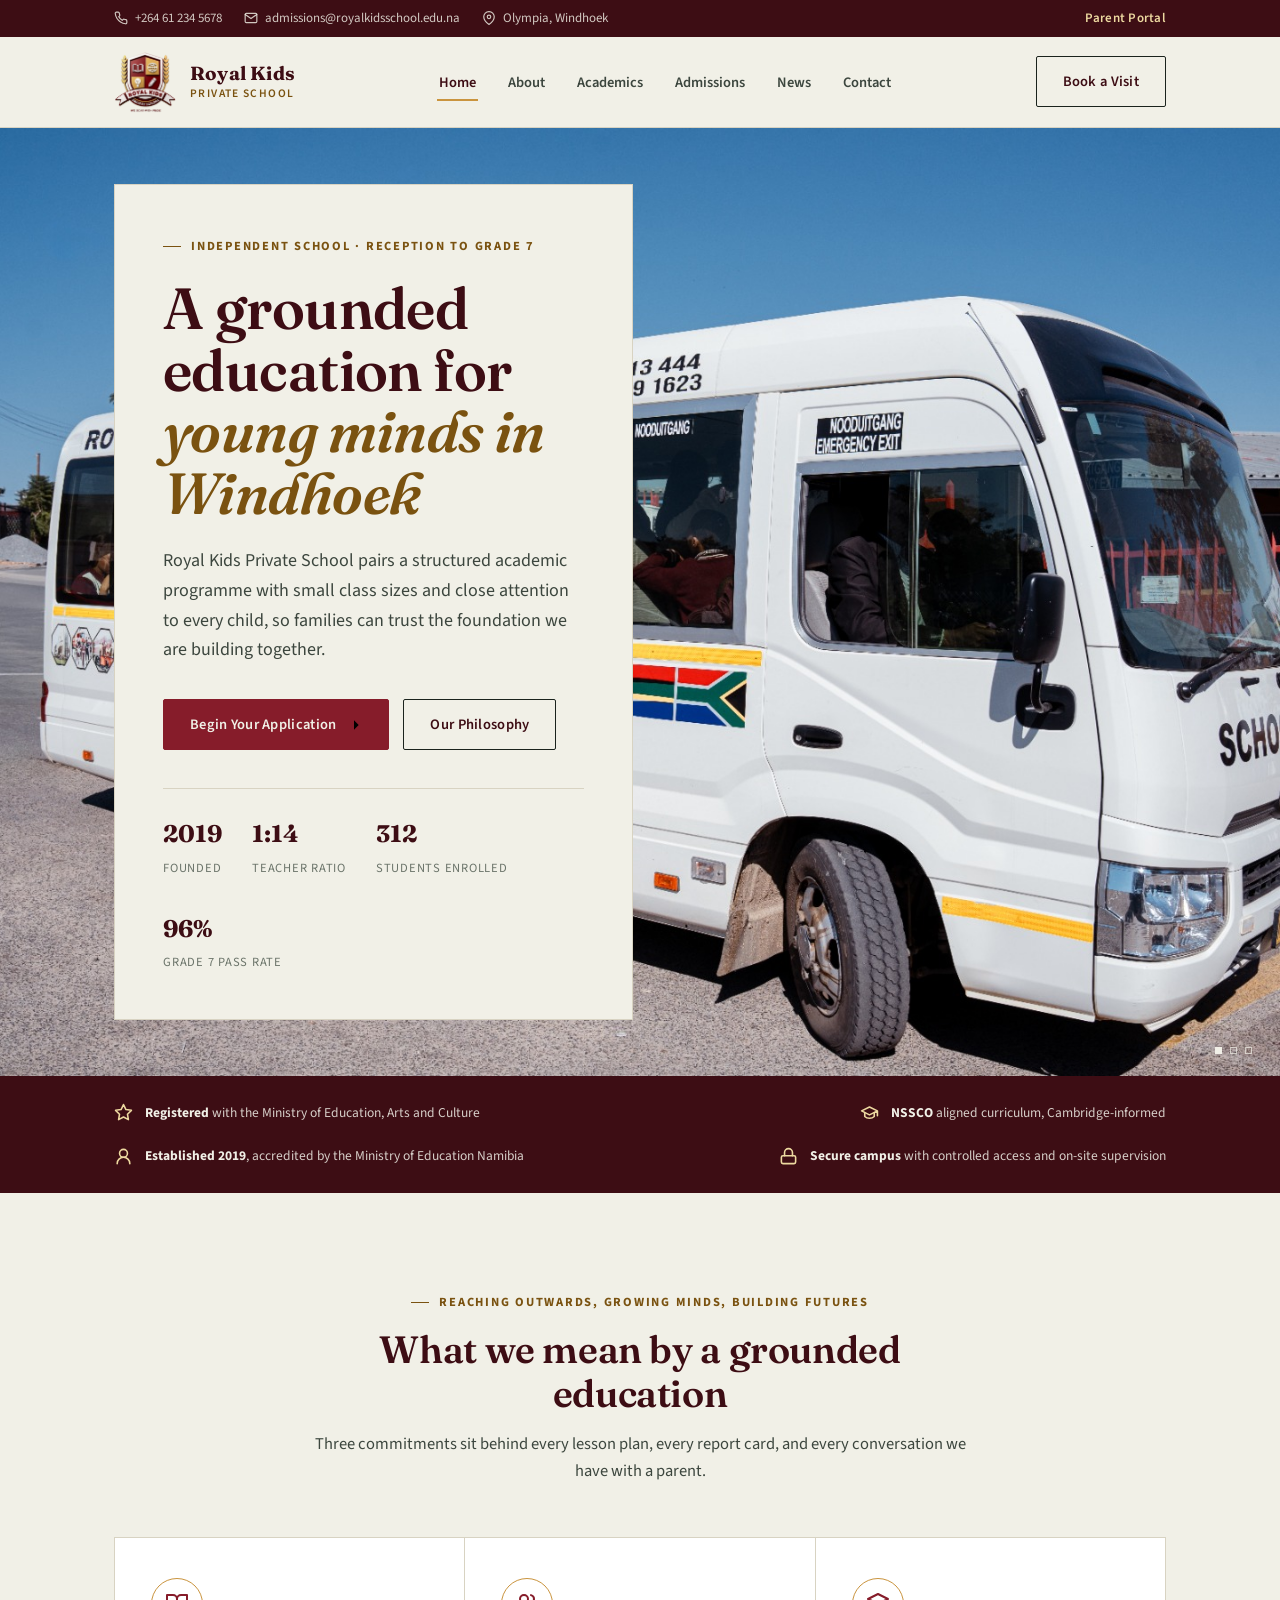
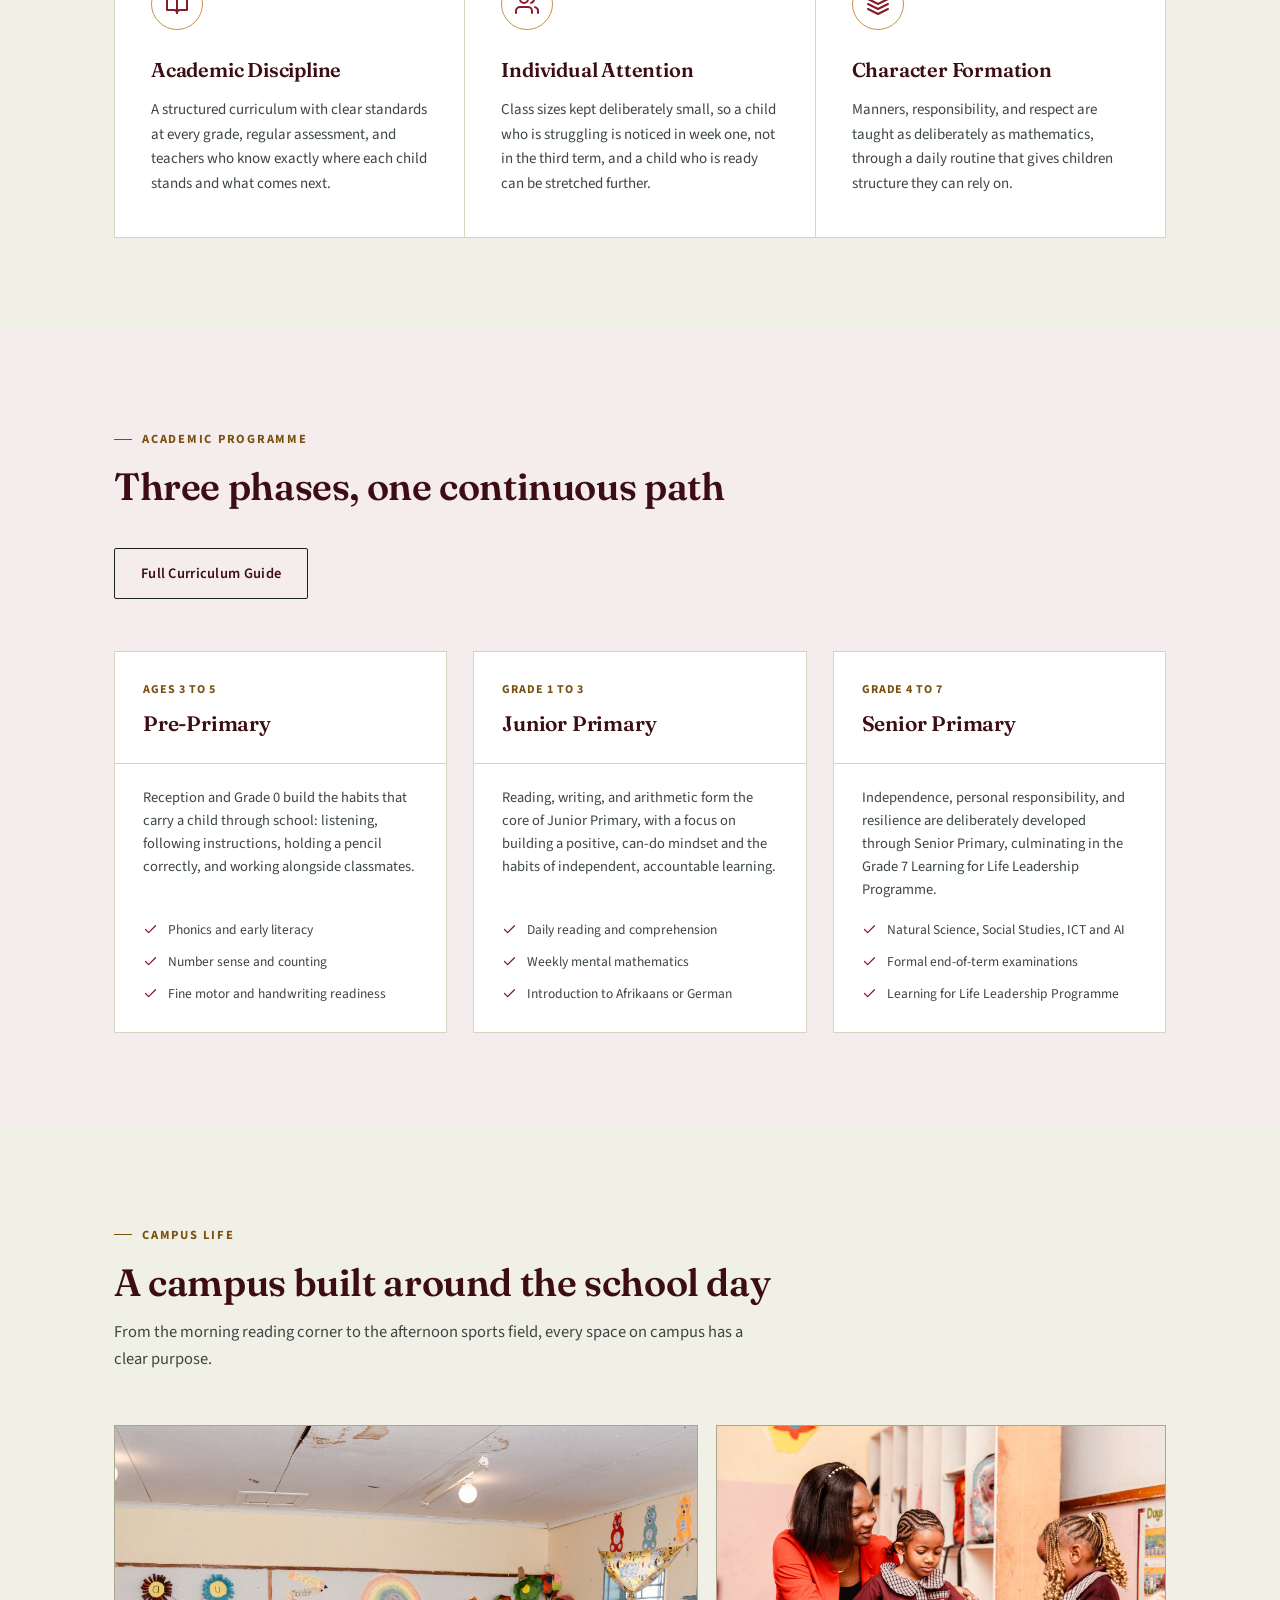
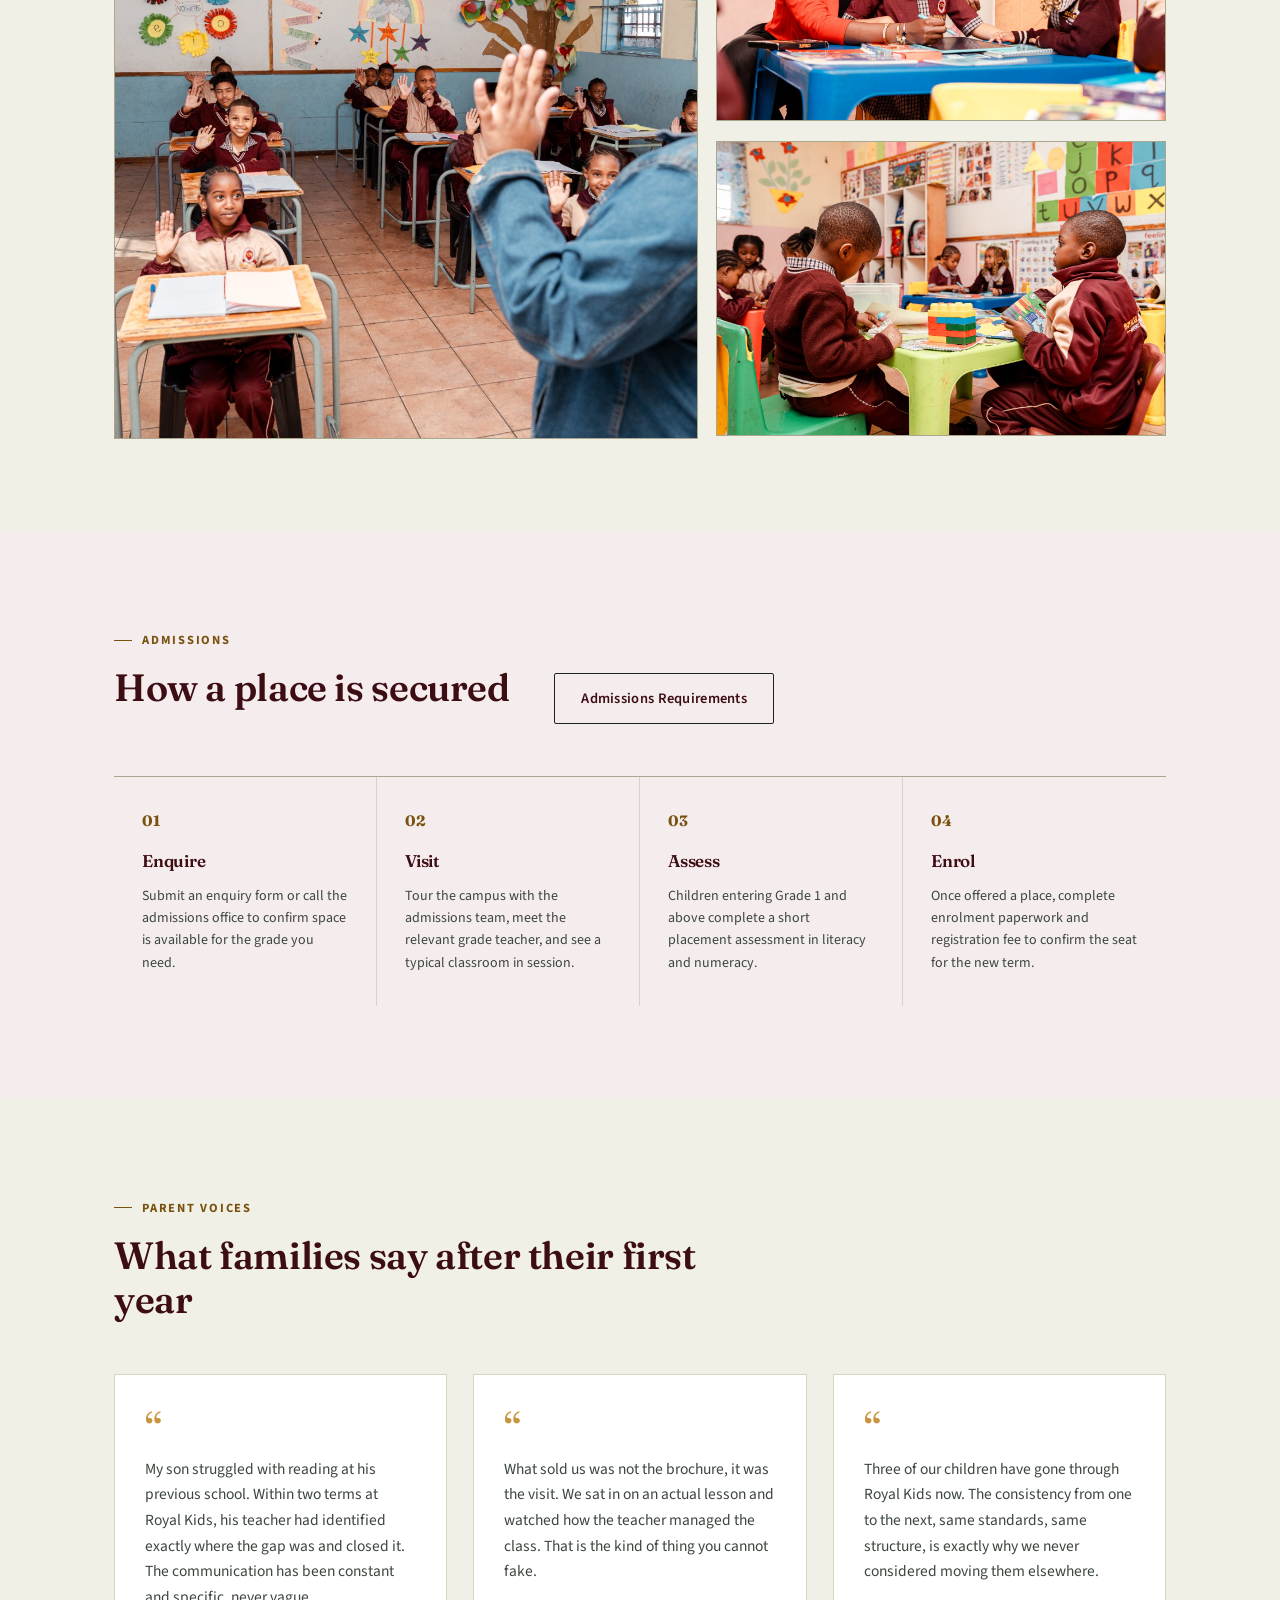
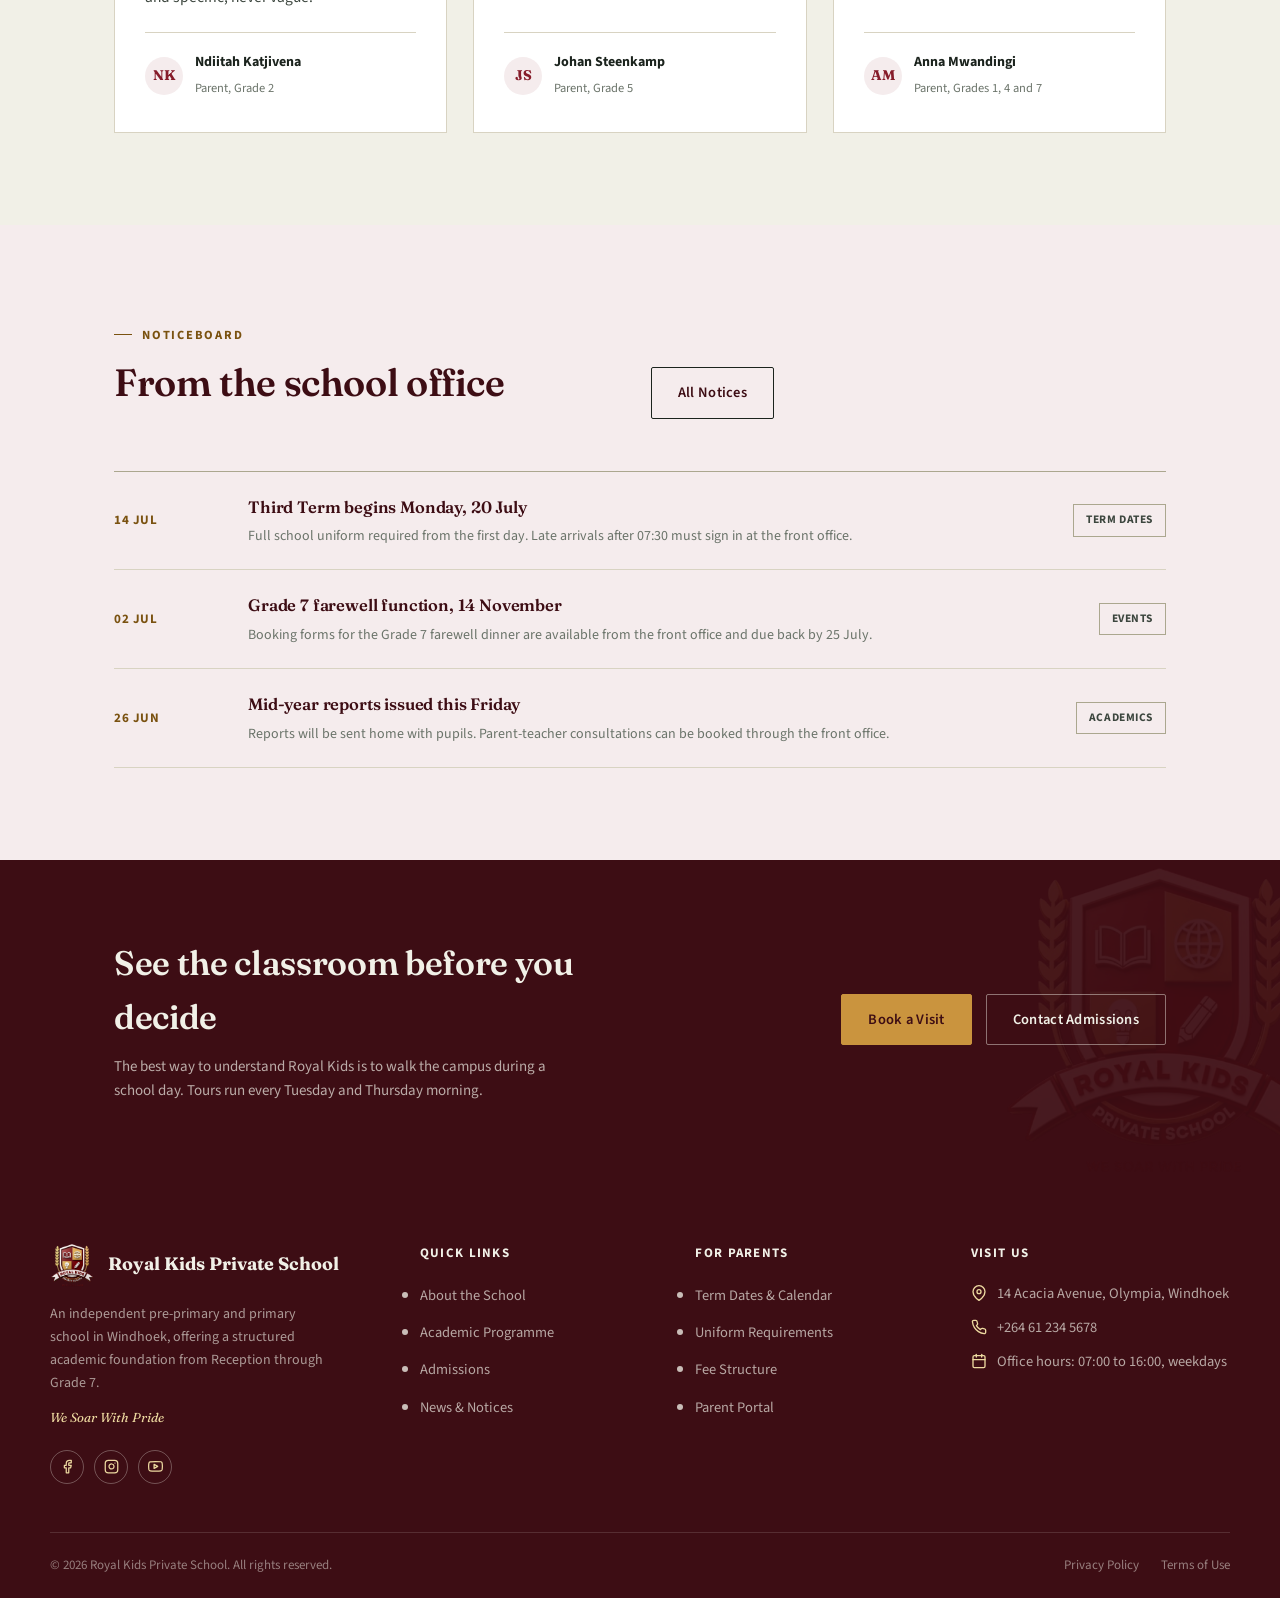
==== index.html @ d5364cf5 "feat(images): replace stock photos with real school photography Swaps all 15 stock/placeholder photo" ====
<!DOCTYPE html>
<html lang="en">
<head>
<meta charset="UTF-8">
<meta name="viewport" content="width=device-width, initial-scale=1.0">
<title>Royal Kids Private School | Windhoek, Namibia</title>
<meta name="description" content="Royal Kids Private School is an independent pre-primary and primary school in Windhoek, Namibia, offering a structured academic programme from Reception through Grade 7.">
<link rel="preconnect" href="https://fonts.googleapis.com">
<link rel="preconnect" href="https://fonts.gstatic.com" crossorigin>
<link href="https://fonts.googleapis.com/css2?family=Fraunces:ital,opsz,wght@0,9..144,400;0,9..144,500;0,9..144,600;0,9..144,700;1,9..144,500&family=Source+Sans+3:wght@400;500;600;700&display=swap" rel="stylesheet">
<link rel="icon" type="image/png" href="images/royal-logo.png">
<link rel="stylesheet" href="css/tokens.css">
<link rel="stylesheet" href="css/layout.css">
<link rel="stylesheet" href="css/home.css">
</head>
<body>

<div class="topbar">
  <div class="container">
    <div class="topbar-contact">
      <a href="tel:+264612345678">
        <svg class="icon" viewBox="0 0 24 24" stroke-width="2" stroke-linecap="round" stroke-linejoin="round"><path d="M22 16.92v3a2 2 0 0 1-2.18 2 19.79 19.79 0 0 1-8.63-3.07 19.5 19.5 0 0 1-6-6 19.79 19.79 0 0 1-3.07-8.67A2 2 0 0 1 4.11 2h3a2 2 0 0 1 2 1.72c.127.96.361 1.903.7 2.81a2 2 0 0 1-.45 2.11L8.09 9.91a16 16 0 0 0 6 6l1.27-1.27a2 2 0 0 1 2.11-.45c.907.339 1.85.573 2.81.7A2 2 0 0 1 22 16.92z"/></svg>
        +264 61 234 5678
      </a>
      <a href="mailto:admissions@royalkidsschool.edu.na">
        <svg class="icon" viewBox="0 0 24 24" stroke-width="2" stroke-linecap="round" stroke-linejoin="round"><path d="M4 4h16c1.1 0 2 .9 2 2v12c0 1.1-.9 2-2 2H4c-1.1 0-2-.9-2-2V6c0-1.1.9-2 2-2z"/><polyline points="22,6 12,13 2,6"/></svg>
        admissions@royalkidsschool.edu.na
      </a>
      <span>
        <svg class="icon" viewBox="0 0 24 24" stroke-width="2" stroke-linecap="round" stroke-linejoin="round"><path d="M21 10c0 7-9 13-9 13s-9-6-9-13a9 9 0 1 1 18 0z"/><circle cx="12" cy="10" r="3"/></svg>
        Olympia, Windhoek
      </span>
    </div>
    <div class="topbar-portal">
      <a href="#">Parent Portal</a>
    </div>
  </div>
</div>

<header class="site-header">
  <div class="container">
    <a href="index.html" class="brand">
      <img src="images/royal-logo.png" alt="Royal Kids Private School crest" class="brand-mark">
      <span class="brand-name">
        <strong>Royal Kids</strong>
        <span>Private School</span>
      </span>
    </a>
    <nav class="main-nav" aria-label="Primary">
      <ul>
        <li><a href="index.html" aria-current="page">Home</a></li>
        <li><a href="pages/about.html">About</a></li>
        <li><a href="pages/academics.html">Academics</a></li>
        <li><a href="pages/admissions.html">Admissions</a></li>
        <li><a href="pages/news.html">News</a></li>
        <li><a href="pages/contact.html">Contact</a></li>
      </ul>
    </nav>
    <div class="nav-cta">
      <a href="pages/admissions.html" class="btn btn-outline">Book a Visit</a>
      <button class="nav-toggle" aria-label="Open menu" aria-expanded="false" id="navToggle">
        <svg class="icon" viewBox="0 0 24 24" stroke-width="2" stroke-linecap="round" stroke-linejoin="round"><line x1="3" y1="12" x2="21" y2="12"/><line x1="3" y1="6" x2="21" y2="6"/><line x1="3" y1="18" x2="21" y2="18"/></svg>
      </button>
    </div>
  </div>
  <nav class="mobile-nav" id="mobileNav" aria-label="Mobile">
    <ul>
      <li><a href="index.html">Home</a></li>
      <li><a href="pages/about.html">About</a></li>
      <li><a href="pages/academics.html">Academics</a></li>
      <li><a href="pages/admissions.html">Admissions</a></li>
      <li><a href="pages/news.html">News</a></li>
      <li><a href="pages/contact.html">Contact</a></li>
    </ul>
    <div class="mobile-cta">
      <a href="pages/admissions.html" class="btn btn-primary" style="width:100%; justify-content:center;">Book a Visit</a>
    </div>
  </nav>
</header>

<main>

  <!-- HERO -->
  <section class="hero">
    <div class="hero-slideshow" aria-hidden="true">
      <div class="hero-slide is-active">
        <img src="images/photos/photo-hero-school-grounds.jpg" alt="">
      </div>
      <div class="hero-slide">
        <img src="images/photos/photo-hero-slide-2.jpg" alt="">
      </div>
      <div class="hero-slide">
        <img src="images/photos/photo-hero-slide-3.jpg" alt="">
      </div>
    </div>
    <div class="container">
      <div class="hero-copy">
        <span class="eyebrow">Independent School &middot; Reception to Grade 7</span>
        <h1>A grounded education for <em>young minds in Windhoek</em></h1>
        <p class="lede">Royal Kids Private School pairs a structured academic programme with small class sizes and close attention to every child, so families can trust the foundation we are building together.</p>
        <div class="hero-actions">
          <a href="pages/admissions.html" class="btn btn-primary">
            Begin Your Application
            <svg viewBox="0 0 24 24" stroke-width="2" stroke-linecap="round" stroke-linejoin="round"><line x1="5" y1="12" x2="19" y2="12"/><polyline points="12,5 19,12 12,19"/></svg>
          </a>
          <a href="pages/about.html" class="btn btn-outline">Our Philosophy</a>
        </div>
        <div class="hero-meta">
          <div class="hero-meta-item">
            <strong>2019</strong>
            <span>Founded</span>
          </div>
          <div class="hero-meta-item">
            <strong>1:14</strong>
            <span>Teacher Ratio</span>
          </div>
          <div class="hero-meta-item">
            <strong>312</strong>
            <span>Students Enrolled</span>
          </div>
          <div class="hero-meta-item">
            <strong>96%</strong>
            <span>Grade 7 Pass Rate</span>
          </div>
        </div>
      </div>
    </div>
    <div class="hero-indicators" aria-hidden="true">
      <button class="hero-indicator is-active"></button>
      <button class="hero-indicator"></button>
      <button class="hero-indicator"></button>
    </div>
  </section>

  <!-- CREDENTIALS STRIP -->
  <section class="credentials">
    <div class="container">
      <div class="credential-item">
        <svg class="icon" viewBox="0 0 24 24" stroke-width="2" stroke-linecap="round" stroke-linejoin="round"><path d="M12 2l3.09 6.26L22 9.27l-5 4.87 1.18 6.88L12 17.77l-6.18 3.25L7 14.14 2 9.27l6.91-1.01z"/></svg>
        <span><strong>Registered</strong> with the Ministry of Education, Arts and Culture</span>
      </div>
      <div class="credential-item">
        <svg class="icon" viewBox="0 0 24 24" stroke-width="2" stroke-linecap="round" stroke-linejoin="round"><path d="M22 10v6M2 10l10-5 10 5-10 5z"/><path d="M6 12v5c3 3 9 3 12 0v-5"/></svg>
        <span><strong>NSSCO</strong> aligned curriculum, Cambridge-informed</span>
      </div>
      <div class="credential-item">
        <svg class="icon" viewBox="0 0 24 24" stroke-width="2" stroke-linecap="round" stroke-linejoin="round"><circle cx="12" cy="8" r="5"/><path d="M20 21a8 8 0 1 0-16 0"/></svg>
        <span><strong>Established 2019</strong>, accredited by the Ministry of Education Namibia</span>
      </div>
      <div class="credential-item">
        <svg class="icon" viewBox="0 0 24 24" stroke-width="2" stroke-linecap="round" stroke-linejoin="round"><rect x="3" y="11" width="18" height="10" rx="2"/><path d="M7 11V7a5 5 0 0110 0v4"/></svg>
        <span><strong>Secure campus</strong> with controlled access and on-site supervision</span>
      </div>
    </div>
  </section>

  <!-- PHILOSOPHY PILLARS -->
  <section class="section">
    <div class="container">
      <div class="section-head section-head--center">
        <span class="eyebrow" style="justify-content:center;">Reaching Outwards, Growing Minds, Building Futures</span>
        <h2>What we mean by a grounded education</h2>
        <p>Three commitments sit behind every lesson plan, every report card, and every conversation we have with a parent.</p>
      </div>
      <div class="pillars">
        <div class="pillar">
          <div class="pillar-icon">
            <svg class="icon" viewBox="0 0 24 24" stroke-width="2" stroke-linecap="round" stroke-linejoin="round"><path d="M2 3h6a4 4 0 014 4v14a3 3 0 00-3-3H2z"/><path d="M22 3h-6a4 4 0 00-4 4v14a3 3 0 013-3h7z"/></svg>
          </div>
          <h3>Academic Discipline</h3>
          <p>A structured curriculum with clear standards at every grade, regular assessment, and teachers who know exactly where each child stands and what comes next.</p>
        </div>
        <div class="pillar">
          <div class="pillar-icon">
            <svg class="icon" viewBox="0 0 24 24" stroke-width="2" stroke-linecap="round" stroke-linejoin="round"><path d="M17 21v-2a4 4 0 00-4-4H5a4 4 0 00-4 4v2"/><circle cx="9" cy="7" r="4"/><path d="M23 21v-2a4 4 0 00-3-3.87"/><path d="M16 3.13a4 4 0 010 7.75"/></svg>
          </div>
          <h3>Individual Attention</h3>
          <p>Class sizes kept deliberately small, so a child who is struggling is noticed in week one, not in the third term, and a child who is ready can be stretched further.</p>
        </div>
        <div class="pillar">
          <div class="pillar-icon">
            <svg class="icon" viewBox="0 0 24 24" stroke-width="2" stroke-linecap="round" stroke-linejoin="round"><path d="M12 2L2 7l10 5 10-5-10-5z"/><path d="M2 17l10 5 10-5"/><path d="M2 12l10 5 10-5"/></svg>
          </div>
          <h3>Character Formation</h3>
          <p>Manners, responsibility, and respect are taught as deliberately as mathematics, through a daily routine that gives children structure they can rely on.</p>
        </div>
      </div>
    </div>
  </section>

  <!-- PROGRAMME PHASES -->
  <section class="section section--alt">
    <div class="container">
      <div class="section-head section-head--row">
        <div>
          <span class="eyebrow">Academic Programme</span>
          <h2>Three phases, one continuous path</h2>
        </div>
        <a href="pages/academics.html" class="btn btn-outline">Full Curriculum Guide</a>
      </div>
      <div class="phases">
        <div class="phase-card">
          <div class="phase-card-head">
            <span class="phase-age">Ages 3 to 5</span>
            <h3>Pre-Primary</h3>
          </div>
          <div class="phase-card-body">
            <p>Reception and Grade 0 build the habits that carry a child through school: listening, following instructions, holding a pencil correctly, and working alongside classmates.</p>
            <ul class="phase-list">
              <li><svg class="icon" viewBox="0 0 24 24" stroke-width="2" stroke-linecap="round" stroke-linejoin="round"><polyline points="20,6 9,17 4,12"/></svg> Phonics and early literacy</li>
              <li><svg class="icon" viewBox="0 0 24 24" stroke-width="2" stroke-linecap="round" stroke-linejoin="round"><polyline points="20,6 9,17 4,12"/></svg> Number sense and counting</li>
              <li><svg class="icon" viewBox="0 0 24 24" stroke-width="2" stroke-linecap="round" stroke-linejoin="round"><polyline points="20,6 9,17 4,12"/></svg> Fine motor and handwriting readiness</li>
            </ul>
          </div>
        </div>
        <div class="phase-card">
          <div class="phase-card-head">
            <span class="phase-age">Grade 1 to 3</span>
            <h3>Junior Primary</h3>
          </div>
          <div class="phase-card-body">
            <p>Reading, writing, and arithmetic form the core of Junior Primary, with a focus on building a positive, can-do mindset and the habits of independent, accountable learning.</p>
            <ul class="phase-list">
              <li><svg class="icon" viewBox="0 0 24 24" stroke-width="2" stroke-linecap="round" stroke-linejoin="round"><polyline points="20,6 9,17 4,12"/></svg> Daily reading and comprehension</li>
              <li><svg class="icon" viewBox="0 0 24 24" stroke-width="2" stroke-linecap="round" stroke-linejoin="round"><polyline points="20,6 9,17 4,12"/></svg> Weekly mental mathematics</li>
              <li><svg class="icon" viewBox="0 0 24 24" stroke-width="2" stroke-linecap="round" stroke-linejoin="round"><polyline points="20,6 9,17 4,12"/></svg> Introduction to Afrikaans or German</li>
            </ul>
          </div>
        </div>
        <div class="phase-card">
          <div class="phase-card-head">
            <span class="phase-age">Grade 4 to 7</span>
            <h3>Senior Primary</h3>
          </div>
          <div class="phase-card-body">
            <p>Independence, personal responsibility, and resilience are deliberately developed through Senior Primary, culminating in the Grade 7 Learning for Life Leadership Programme.</p>
            <ul class="phase-list">
              <li><svg class="icon" viewBox="0 0 24 24" stroke-width="2" stroke-linecap="round" stroke-linejoin="round"><polyline points="20,6 9,17 4,12"/></svg> Natural Science, Social Studies, ICT and AI</li>
              <li><svg class="icon" viewBox="0 0 24 24" stroke-width="2" stroke-linecap="round" stroke-linejoin="round"><polyline points="20,6 9,17 4,12"/></svg> Formal end-of-term examinations</li>
              <li><svg class="icon" viewBox="0 0 24 24" stroke-width="2" stroke-linecap="round" stroke-linejoin="round"><polyline points="20,6 9,17 4,12"/></svg> Learning for Life Leadership Programme</li>
            </ul>
          </div>
        </div>
      </div>
    </div>
  </section>

  <!-- CAMPUS LIFE -->
  <section class="section">
    <div class="container">
      <div class="section-head">
        <span class="eyebrow">Campus Life</span>
        <h2>A campus built around the school day</h2>
        <p>From the morning reading corner to the afternoon sports field, every space on campus has a clear purpose.</p>
      </div>
      <div class="campus-grid">
        <div class="campus-feature">
          <img src="images/photos/photo-campus-classroom.jpg" alt="Royal Kids pupils at their desks in a primary school classroom in Windhoek">
        </div>
        <div class="campus-side">
          <div class="campus-tile">
            <img src="images/photos/photo-campus-library.jpg" alt="A Royal Kids teacher reading together with two pupils at their classroom table">
          </div>
          <div class="campus-tile">
            <img src="images/photos/photo-campus-playground.jpg" alt="Royal Kids pupils playing with building blocks and puzzles in the classroom">
          </div>
        </div>
      </div>
    </div>
  </section>

  <!-- ADMISSIONS PROCESS -->
  <section class="section section--alt">
    <div class="container">
      <div class="section-head section-head--row">
        <div>
          <span class="eyebrow">Admissions</span>
          <h2>How a place is secured</h2>
        </div>
        <a href="pages/admissions.html" class="btn btn-outline">Admissions Requirements</a>
      </div>
    </div>
    <div class="container" style="padding-top: 0;">
      <div class="steps">
        <div class="step">
          <span class="step-number">01</span>
          <h3>Enquire</h3>
          <p>Submit an enquiry form or call the admissions office to confirm space is available for the grade you need.</p>
        </div>
        <div class="step">
          <span class="step-number">02</span>
          <h3>Visit</h3>
          <p>Tour the campus with the admissions team, meet the relevant grade teacher, and see a typical classroom in session.</p>
        </div>
        <div class="step">
          <span class="step-number">03</span>
          <h3>Assess</h3>
          <p>Children entering Grade 1 and above complete a short placement assessment in literacy and numeracy.</p>
        </div>
        <div class="step">
          <span class="step-number">04</span>
          <h3>Enrol</h3>
          <p>Once offered a place, complete enrolment paperwork and registration fee to confirm the seat for the new term.</p>
        </div>
      </div>
    </div>
  </section>

  <!-- TESTIMONIALS -->
  <section class="section">
    <div class="container">
      <div class="section-head">
        <span class="eyebrow">Parent Voices</span>
        <h2>What families say after their first year</h2>
      </div>
      <div class="testimonials">
        <div class="testimonial">
          <span class="testimonial-quote-mark">&ldquo;</span>
          <p class="quote">My son struggled with reading at his previous school. Within two terms at Royal Kids, his teacher had identified exactly where the gap was and closed it. The communication has been constant and specific, never vague.</p>
          <div class="testimonial-byline">
            <div class="testimonial-avatar">NK</div>
            <div>
              <strong>Ndiitah Katjivena</strong>
              <span>Parent, Grade 2</span>
            </div>
          </div>
        </div>
        <div class="testimonial">
          <span class="testimonial-quote-mark">&ldquo;</span>
          <p class="quote">What sold us was not the brochure, it was the visit. We sat in on an actual lesson and watched how the teacher managed the class. That is the kind of thing you cannot fake.</p>
          <div class="testimonial-byline">
            <div class="testimonial-avatar">JS</div>
            <div>
              <strong>Johan Steenkamp</strong>
              <span>Parent, Grade 5</span>
            </div>
          </div>
        </div>
        <div class="testimonial">
          <span class="testimonial-quote-mark">&ldquo;</span>
          <p class="quote">Three of our children have gone through Royal Kids now. The consistency from one to the next, same standards, same structure, is exactly why we never considered moving them elsewhere.</p>
          <div class="testimonial-byline">
            <div class="testimonial-avatar">AM</div>
            <div>
              <strong>Anna Mwandingi</strong>
              <span>Parent, Grades 1, 4 and 7</span>
            </div>
          </div>
        </div>
      </div>
    </div>
  </section>

  <!-- NEWS / NOTICEBOARD -->
  <section class="section section--alt">
    <div class="container">
      <div class="section-head section-head--row">
        <div>
          <span class="eyebrow">Noticeboard</span>
          <h2>From the school office</h2>
        </div>
        <a href="pages/news.html" class="btn btn-outline">All Notices</a>
      </div>
      <div class="notice-list">
        <div class="notice-row">
          <span class="notice-date">14 Jul</span>
          <div class="notice-body">
            <h4>Third Term begins Monday, 20 July</h4>
            <p>Full school uniform required from the first day. Late arrivals after 07:30 must sign in at the front office.</p>
          </div>
          <span class="notice-tag">Term Dates</span>
        </div>
        <div class="notice-row">
          <span class="notice-date">02 Jul</span>
          <div class="notice-body">
            <h4>Grade 7 farewell function, 14 November</h4>
            <p>Booking forms for the Grade 7 farewell dinner are available from the front office and due back by 25 July.</p>
          </div>
          <span class="notice-tag">Events</span>
        </div>
        <div class="notice-row">
          <span class="notice-date">26 Jun</span>
          <div class="notice-body">
            <h4>Mid-year reports issued this Friday</h4>
            <p>Reports will be sent home with pupils. Parent-teacher consultations can be booked through the front office.</p>
          </div>
          <span class="notice-tag">Academics</span>
        </div>
      </div>
    </div>
  </section>

  <!-- CTA BAND -->
  <section class="cta-band">
    <img src="images/royal-logo.png" alt="" class="cta-band-watermark">
    <div class="container">
      <div>
        <h2>See the classroom before you decide</h2>
        <p>The best way to understand Royal Kids is to walk the campus during a school day. Tours run every Tuesday and Thursday morning.</p>
      </div>
      <div class="cta-band-actions">
        <a href="pages/admissions.html" class="btn btn-on-dark">Book a Visit</a>
        <a href="pages/contact.html" class="btn btn-ghost-on-dark">Contact Admissions</a>
      </div>
    </div>
  </section>

</main>

<footer class="site-footer">
  <div class="container footer-top">
    <div class="footer-brand">
      <div class="footer-brand-row">
        <img src="images/royal-logo.png" alt="Royal Kids Private School crest" class="brand-mark">
        <strong>Royal Kids Private School</strong>
      </div>
      <p class="footer-tagline">An independent pre-primary and primary school in Windhoek, offering a structured academic foundation from Reception through Grade 7.</p>
      <p class="footer-soar">We Soar With Pride</p>
      <div class="footer-social">
        <a href="#" aria-label="Facebook"><svg class="icon" viewBox="0 0 24 24" stroke-width="2" stroke-linecap="round" stroke-linejoin="round"><path d="M18 2h-3a5 5 0 00-5 5v3H7v4h3v8h4v-8h3l1-4h-4V7a1 1 0 011-1h3z"/></svg></a>
        <a href="#" aria-label="Instagram"><svg class="icon" viewBox="0 0 24 24" stroke-width="2" stroke-linecap="round" stroke-linejoin="round"><rect x="2" y="2" width="20" height="20" rx="5"/><path d="M16 11.37A4 4 0 1112.63 8 4 4 0 0116 11.37z"/><line x1="17.5" y1="6.5" x2="17.51" y2="6.5"/></svg></a>
        <a href="#" aria-label="YouTube"><svg class="icon" viewBox="0 0 24 24" stroke-width="2" stroke-linecap="round" stroke-linejoin="round"><path d="M22.54 6.42a2.78 2.78 0 00-1.94-2C18.88 4 12 4 12 4s-6.88 0-8.6.46a2.78 2.78 0 00-1.94 2A29 29 0 001 11.75a29 29 0 00.46 5.33A2.78 2.78 0 003.4 19c1.72.46 8.6.46 8.6.46s6.88 0 8.6-.46a2.78 2.78 0 001.94-2 29 29 0 00.46-5.25 29 29 0 00-.46-5.33z"/><polygon points="9.75,15.02 15.5,11.75 9.75,8.48"/></svg></a>
      </div>
    </div>
    <div class="footer-col">
      <h4>Quick Links</h4>
      <ul>
        <li><a href="pages/about.html">About the School</a></li>
        <li><a href="pages/academics.html">Academic Programme</a></li>
        <li><a href="pages/admissions.html">Admissions</a></li>
        <li><a href="pages/news.html">News &amp; Notices</a></li>
      </ul>
    </div>
    <div class="footer-col">
      <h4>For Parents</h4>
      <ul>
        <li><a href="#">Term Dates &amp; Calendar</a></li>
        <li><a href="#">Uniform Requirements</a></li>
        <li><a href="#">Fee Structure</a></li>
        <li><a href="#">Parent Portal</a></li>
      </ul>
    </div>
    <div class="footer-col">
      <h4>Visit Us</h4>
      <ul class="footer-contact">
        <li>
          <svg class="icon" viewBox="0 0 24 24" stroke-width="2" stroke-linecap="round" stroke-linejoin="round"><path d="M21 10c0 7-9 13-9 13s-9-6-9-13a9 9 0 1118 0z"/><circle cx="12" cy="10" r="3"/></svg>
          14 Acacia Avenue, Olympia, Windhoek
        </li>
        <li>
          <svg class="icon" viewBox="0 0 24 24" stroke-width="2" stroke-linecap="round" stroke-linejoin="round"><path d="M22 16.92v3a2 2 0 01-2.18 2 19.79 19.79 0 01-8.63-3.07 19.5 19.5 0 01-6-6 19.79 19.79 0 01-3.07-8.67A2 2 0 014.11 2h3a2 2 0 012 1.72c.127.96.361 1.903.7 2.81a2 2 0 01-.45 2.11L8.09 9.91a16 16 0 006 6l1.27-1.27a2 2 0 012.11-.45c.907.339 1.85.573 2.81.7A2 2 0 0122 16.92z"/></svg>
          +264 61 234 5678
        </li>
        <li>
          <svg class="icon" viewBox="0 0 24 24" stroke-width="2" stroke-linecap="round" stroke-linejoin="round"><rect x="3" y="4" width="18" height="18" rx="2"/><line x1="16" y1="2" x2="16" y2="6"/><line x1="8" y1="2" x2="8" y2="6"/><line x1="3" y1="10" x2="21" y2="10"/></svg>
          Office hours: 07:00 to 16:00, weekdays
        </li>
      </ul>
    </div>
  </div>
  <div class="container footer-bottom">
    <span>&copy; 2026 Royal Kids Private School. All rights reserved.</span>
    <div class="footer-bottom-links">
      <a href="#">Privacy Policy</a>
      <a href="#">Terms of Use</a>
    </div>
  </div>
</footer>

<script src="js/main.js"></script>
</body>
</html>
---- css/tokens.css ----
/* ============================================================
   ROYAL KIDS PRIVATE SCHOOL — DESIGN TOKENS
   A traditional, editorial school identity: maroon and gold,
   warm paper ground.
   No gradients. No drop-shadows-as-decoration. Hairline rules
   throughout, in the spirit of a certificate or report card.
   ============================================================ */

:root {
  /* ---- Color: brand ---- */
  --forest-900: #3D0D14;   /* deepest maroon, nav/footer ground */
  --forest-700: #861C2A;   /* primary brand maroon */
  --forest-600: #9E2333;   /* lighter step, hovers */
  --forest-100: #F5ECED;   /* pale maroon wash for sections */

  --brass-700:  #7A5210;   /* deep gold, text-on-paper accent */
  --brass-500:  #CA943E;   /* primary gold accent */
  --brass-200:  #EDD9A0;   /* pale gold wash */

  --maroon-700: #3A0B14;   /* deep secondary, distinct from primary */
  --maroon-500: #521220;

  /* ---- Color: neutrals ---- */
  --paper:      #f1f0e7;   /* warm sage-tinted paper, page ground */
  --paper-raised: #ffffff; /* cards/panels above paper */
  --ink-900:    #1b231d;   /* near-black, warm green-cast, body text */
  --ink-700:    #3c463e;   /* secondary text */
  --ink-500:    #6b746a;   /* tertiary / muted text */
  --line:       #d8d3c2;   /* hairline borders on paper */
  --line-deep:  #aba78f;   /* slightly stronger hairline */

  /* ---- Type ---- */
  --font-display: "Fraunces", "Iowan Old Style", Georgia, serif;
  --font-body: "Source Sans 3", "Segoe UI", system-ui, sans-serif;

  /* ---- Scale ---- */
  --radius-sm: 2px;
  --radius-md: 3px;

  /* ---- Shadow: used only for true elevation, never decoration ---- */
  --shadow-card: 0 1px 2px rgba(61, 13, 20, 0.06), 0 6px 16px rgba(61, 13, 20, 0.07);

  /* ---- Layout ---- */
  --container: 1180px;
  --container-narrow: 760px;
  --gutter: clamp(20px, 5vw, 64px);
}

* { box-sizing: border-box; }

html {
  scroll-behavior: smooth;
}

@media (prefers-reduced-motion: reduce) {
  html { scroll-behavior: auto; }
  *, *::before, *::after {
    animation-duration: 0.001ms !important;
    animation-iteration-count: 1 !important;
    transition-duration: 0.001ms !important;
  }
}

body {
  margin: 0;
  font-family: var(--font-body);
  background: var(--paper);
  color: var(--ink-900);
  font-size: 16.5px;
  line-height: 1.6;
  -webkit-font-smoothing: antialiased;
}

img { max-width: 100%; display: block; }

a { color: inherit; text-decoration: none; }

h1, h2, h3, h4 {
  font-family: var(--font-display);
  font-weight: 600;
  margin: 0;
  color: var(--forest-900);
  letter-spacing: -0.01em;
}

p { margin: 0; }

ul { margin: 0; padding: 0; }

button { font-family: inherit; cursor: pointer; }

:focus-visible {
  outline: 2px solid var(--brass-700);
  outline-offset: 3px;
}

.container {
  max-width: var(--container);
  margin: 0 auto;
  padding-inline: var(--gutter);
}

.container-narrow {
  max-width: var(--container-narrow);
  margin: 0 auto;
  padding-inline: var(--gutter);
}

/* ---- Eyebrow label: used only where it encodes a real category ---- */
.eyebrow {
  display: inline-flex;
  align-items: center;
  gap: 10px;
  font-family: var(--font-body);
  font-size: 12.5px;
  font-weight: 700;
  letter-spacing: 0.14em;
  text-transform: uppercase;
  color: var(--brass-700);
}

.eyebrow::before {
  content: "";
  width: 18px;
  height: 1px;
  background: var(--brass-700);
  display: inline-block;
}

/* ---- Double rule: the recurring section-divider signature ---- */
.ledger-rule {
  height: 9px;
  border-top: 1px solid var(--line-deep);
  border-bottom: 1px solid var(--line-deep);
}

.ledger-rule--brass {
  border-color: var(--brass-500);
  opacity: 0.6;
}

/* ---- Buttons ---- */
.btn {
  display: inline-flex;
  align-items: center;
  gap: 10px;
  font-family: var(--font-body);
  font-weight: 600;
  font-size: 14.5px;
  letter-spacing: 0.02em;
  padding: 13px 26px;
  border-radius: var(--radius-sm);
  border: 1px solid transparent;
  transition: background 160ms ease, color 160ms ease, border-color 160ms ease;
  white-space: nowrap;
}

.btn-primary {
  background: var(--forest-700);
  color: var(--paper);
  border-color: var(--forest-700);
}
.btn-primary:hover { background: var(--forest-600); }

.btn-outline {
  background: transparent;
  color: var(--forest-900);
  border-color: var(--ink-900);
}
.btn-outline:hover {
  background: var(--forest-900);
  color: var(--paper);
  border-color: var(--forest-900);
}

.btn-on-dark {
  background: var(--brass-500);
  color: var(--forest-900);
  border-color: var(--brass-500);
}
.btn-on-dark:hover { background: var(--brass-200); }

.btn-ghost-on-dark {
  background: transparent;
  color: var(--paper);
  border-color: rgba(241, 240, 231, 0.45);
}
.btn-ghost-on-dark:hover {
  border-color: var(--paper);
  background: rgba(241, 240, 231, 0.08);
}

.btn svg { width: 16px; height: 16px; flex-shrink: 0; }

/* ---- Icon sizing helper ---- */
.icon { width: 22px; height: 22px; stroke: currentColor; fill: none; }
---- css/layout.css ----
/* ============================================================
   SITE HEADER / NAVIGATION
   ============================================================ */

.topbar {
  background: var(--forest-900);
  color: var(--paper);
  font-size: 13px;
}

.topbar .container {
  display: flex;
  align-items: center;
  justify-content: space-between;
  padding-top: 8px;
  padding-bottom: 8px;
  flex-wrap: wrap;
  gap: 8px;
}

.topbar-contact {
  display: flex;
  gap: 22px;
  flex-wrap: wrap;
}

.topbar-contact a,
.topbar-contact span {
  display: inline-flex;
  align-items: center;
  gap: 7px;
  color: rgba(241, 240, 231, 0.82);
  transition: color 150ms ease;
}

.topbar-contact a:hover { color: var(--brass-200); }

.topbar-contact .icon { width: 14px; height: 14px; }

@media (max-width: 700px) {
  .topbar-contact a[href^="mailto"],
  .topbar-contact span { display: none; }
}

.topbar-portal a {
  color: var(--brass-200);
  font-weight: 600;
  letter-spacing: 0.02em;
}

.site-header {
  background: var(--paper);
  border-bottom: 1px solid var(--line);
  position: sticky;
  top: 0;
  z-index: 50;
}

.site-header .container {
  display: flex;
  align-items: center;
  justify-content: space-between;
  padding-top: 14px;
  padding-bottom: 14px;
  gap: 24px;
}

.brand {
  display: flex;
  align-items: center;
  gap: 14px;
}

.brand-mark { width: 62px; height: 62px; flex-shrink: 0; }

.brand-name {
  display: flex;
  flex-direction: column;
  line-height: 1.15;
}

.brand-name strong {
  font-family: var(--font-display);
  font-size: 19px;
  font-weight: 700;
  color: var(--forest-900);
  letter-spacing: 0.01em;
}

.brand-name span {
  font-size: 11.5px;
  letter-spacing: 0.12em;
  text-transform: uppercase;
  color: var(--brass-700);
  font-weight: 600;
  margin-top: 2px;
}

.main-nav {
  display: flex;
  align-items: center;
  gap: 30px;
}

.main-nav ul {
  display: flex;
  gap: 28px;
  list-style: none;
}

.main-nav a {
  font-size: 14.5px;
  font-weight: 600;
  color: var(--ink-700);
  padding: 6px 2px;
  border-bottom: 2px solid transparent;
  transition: color 150ms ease, border-color 150ms ease;
}

.main-nav a:hover,
.main-nav a[aria-current="page"] {
  color: var(--forest-900);
  border-bottom-color: var(--brass-500);
}

.nav-cta { display: flex; align-items: center; gap: 12px; }

.nav-toggle {
  display: none;
  background: transparent;
  border: 1px solid var(--line-deep);
  border-radius: var(--radius-sm);
  width: 42px;
  height: 38px;
  align-items: center;
  justify-content: center;
}

.nav-toggle .icon { width: 20px; height: 20px; color: var(--forest-900); }

@media (max-width: 900px) {
  .main-nav { display: none; }
  .nav-toggle { display: flex; }
  .nav-cta .btn-outline { display: none; }
}

.mobile-nav {
  display: none;
  background: var(--paper);
  border-bottom: 1px solid var(--line);
}

.mobile-nav.is-open { display: block; }

.mobile-nav ul {
  list-style: none;
  display: flex;
  flex-direction: column;
}

.mobile-nav a {
  display: block;
  padding: 14px var(--gutter);
  font-size: 15px;
  font-weight: 600;
  color: var(--ink-700);
  border-top: 1px solid var(--line);
}

.mobile-nav .mobile-cta {
  padding: 16px var(--gutter) 20px;
  border-top: 1px solid var(--line);
}

/* ============================================================
   SITE FOOTER
   ============================================================ */

.site-footer {
  background: var(--forest-900);
  color: rgba(241, 240, 231, 0.78);
}

.footer-top {
  padding: 64px 0 48px;
  display: grid;
  grid-template-columns: 1.4fr 1fr 1fr 1.1fr;
  gap: 40px;
}

@media (max-width: 880px) {
  .footer-top { grid-template-columns: 1fr 1fr; row-gap: 36px; }
}
@media (max-width: 560px) {
  .footer-top { grid-template-columns: 1fr; }
}

.footer-brand .brand-mark { width: 44px; height: 44px; }

.footer-brand {
  display: flex;
  flex-direction: column;
  gap: 16px;
}

.footer-brand-row { display: flex; align-items: center; gap: 14px; }

.footer-brand-row strong {
  font-family: var(--font-display);
  font-size: 18px;
  color: var(--paper);
}

.footer-tagline {
  font-size: 14px;
  line-height: 1.65;
  max-width: 280px;
  color: rgba(241, 240, 231, 0.62);
}

.footer-soar {
  font-family: var(--font-display);
  font-style: italic;
  font-size: 13px;
  color: var(--brass-200);
  margin-top: -4px;
}

.footer-social {
  display: flex;
  gap: 10px;
  margin-top: 6px;
}

.footer-social a {
  width: 34px;
  height: 34px;
  border: 1px solid rgba(241, 240, 231, 0.3);
  border-radius: 50%;
  display: flex;
  align-items: center;
  justify-content: center;
  transition: border-color 150ms ease, background 150ms ease;
}

.footer-social a:hover {
  border-color: var(--brass-500);
  background: rgba(202, 148, 62, 0.15);
}

.footer-social .icon { width: 15px; height: 15px; color: var(--brass-200); }

.footer-col h4 {
  font-family: var(--font-body);
  color: var(--paper);
  font-size: 13px;
  font-weight: 700;
  letter-spacing: 0.1em;
  text-transform: uppercase;
  margin-bottom: 18px;
}

.footer-col ul { display: flex; flex-direction: column; gap: 11px; }

.footer-col a {
  font-size: 14.5px;
  color: rgba(241, 240, 231, 0.68);
  transition: color 150ms ease;
}

.footer-col a:hover { color: var(--brass-200); }

.footer-contact li {
  display: flex;
  align-items: flex-start;
  gap: 10px;
  font-size: 14.5px;
  color: rgba(241, 240, 231, 0.68);
}

.footer-contact .icon { width: 16px; height: 16px; flex-shrink: 0; margin-top: 3px; color: var(--brass-200); }

.footer-bottom {
  border-top: 1px solid rgba(241, 240, 231, 0.14);
  padding: 22px 0;
  display: flex;
  justify-content: space-between;
  align-items: center;
  flex-wrap: wrap;
  gap: 10px;
  font-size: 13px;
  color: rgba(241, 240, 231, 0.5);
}

.footer-bottom-links { display: flex; gap: 22px; }
.footer-bottom-links a:hover { color: var(--brass-200); }

/* ============================================================
   CTA BAND (used across all pages)
   ============================================================ */

.cta-band {
  background: var(--forest-900);
  color: var(--paper);
  position: relative;
  overflow: hidden;
}

.cta-band .container {
  padding-top: 76px;
  padding-bottom: 76px;
  display: flex;
  justify-content: space-between;
  align-items: center;
  gap: 36px;
  flex-wrap: wrap;
  position: relative;
  z-index: 1;
}

.cta-band h2 {
  color: var(--paper);
  font-size: clamp(26px, 3vw, 34px);
  max-width: 480px;
  margin-bottom: 10px;
}

.cta-band p { color: rgba(241, 240, 231, 0.7); font-size: 15px; max-width: 460px; }

.cta-band-actions { display: flex; gap: 14px; flex-wrap: wrap; }

.cta-band-watermark {
  position: absolute;
  right: -40px;
  top: 50%;
  transform: translateY(-50%);
  width: 320px;
  height: 320px;
  opacity: 0.06;
  pointer-events: none;
}

@media (max-width: 700px) {
  .cta-band-watermark { display: none; }
}
---- css/home.css ----
/* ============================================================
   HOME — HERO
   Full-bleed photo slideshow behind a solid copy panel.
   ============================================================ */

.hero {
  position: relative;
  overflow: hidden;
  min-height: 580px;
  display: flex;
  align-items: center;
}

.hero-slideshow {
  position: absolute;
  inset: 0;
  z-index: 0;
}

.hero-slide {
  position: absolute;
  inset: 0;
  opacity: 0;
  transition: opacity 1.2s ease;
}

.hero-slide.is-active { opacity: 1; }

.hero-slide img {
  width: 100%;
  height: 100%;
  display: block;
  object-fit: cover;
}

.hero-indicators {
  position: absolute;
  bottom: 22px;
  right: 28px;
  z-index: 2;
  display: flex;
  gap: 8px;
}

.hero-indicator {
  width: 7px;
  height: 7px;
  padding: 0;
  border: 1px solid rgba(241, 240, 231, 0.7);
  background: transparent;
  cursor: pointer;
  flex-shrink: 0;
}

.hero-indicator.is-active { background: var(--paper); }

.hero .container {
  position: relative;
  z-index: 1;
  display: grid;
  grid-template-columns: 1fr 0.92fr;
  gap: 56px;
  align-items: center;
  padding-top: 56px;
  padding-bottom: 56px;
}

@media (max-width: 980px) {
  .hero { min-height: auto; }
  .hero .container { grid-template-columns: 1fr; gap: 0; padding-top: 40px; padding-bottom: 40px; }
}

.hero-copy {
  background: var(--paper);
  padding: 44px 48px;
  border: 1px solid var(--line);
}

.hero-copy .eyebrow { margin-bottom: 22px; }

.hero-copy h1 {
  font-size: clamp(36px, 4.6vw, 58px);
  line-height: 1.06;
  margin-bottom: 22px;
}

.hero-copy h1 em {
  font-style: italic;
  color: var(--brass-700);
}

.hero-copy p.lede {
  font-size: 18px;
  line-height: 1.65;
  color: var(--ink-700);
  max-width: 480px;
  margin-bottom: 34px;
}

.hero-actions {
  display: flex;
  gap: 14px;
  flex-wrap: wrap;
  margin-bottom: 38px;
}

.hero-meta {
  display: flex;
  gap: 30px;
  flex-wrap: wrap;
  padding-top: 26px;
  border-top: 1px solid var(--line);
}

.hero-meta-item strong {
  display: block;
  font-family: var(--font-display);
  font-size: 24px;
  color: var(--forest-900);
}

.hero-meta-item span {
  font-size: 12.5px;
  letter-spacing: 0.06em;
  text-transform: uppercase;
  color: var(--ink-500);
}

/* ============================================================
   CREDENTIALS STRIP
   ============================================================ */

.credentials {
  background: var(--forest-900);
  color: var(--paper);
}

.credentials .container {
  display: flex;
  justify-content: space-between;
  align-items: center;
  flex-wrap: wrap;
  gap: 22px;
  padding-top: 26px;
  padding-bottom: 26px;
}

.credential-item {
  display: flex;
  align-items: center;
  gap: 12px;
  font-size: 13.5px;
  color: rgba(241, 240, 231, 0.85);
}

.credential-item .icon { width: 19px; height: 19px; color: var(--brass-200); }

.credential-item strong { color: var(--paper); font-weight: 700; }

/* ============================================================
   SECTION SCAFFOLDING
   ============================================================ */

.section { padding: 92px 0; }
.section--tight { padding: 72px 0; }
.section--alt { background: var(--forest-100); }

.section-head {
  max-width: 660px;
  margin-bottom: 52px;
}

.section-head .eyebrow { margin-bottom: 16px; }

.section-head h2 {
  font-size: clamp(28px, 3.2vw, 38px);
  line-height: 1.16;
  margin-bottom: 14px;
}

.section-head p {
  font-size: 16.5px;
  color: var(--ink-700);
  line-height: 1.65;
}

.section-head--center { margin-inline: auto; text-align: center; }
.section-head--row {
  display: flex;
  justify-content: space-between;
  align-items: flex-end;
  gap: 24px;
  flex-wrap: wrap;
}

/* ============================================================
   PILLARS (three philosophy pillars — not numbered, since
   they are not a sequence, just three coequal commitments)
   ============================================================ */

.pillars {
  display: grid;
  grid-template-columns: repeat(3, 1fr);
  gap: 1px;
  background: var(--line);
  border: 1px solid var(--line);
}

@media (max-width: 820px) {
  .pillars { grid-template-columns: 1fr; }
}

.pillar {
  background: var(--paper-raised);
  padding: 40px 36px;
}

.pillar-icon {
  width: 52px;
  height: 52px;
  border: 1px solid var(--brass-500);
  border-radius: 50%;
  display: flex;
  align-items: center;
  justify-content: center;
  margin-bottom: 24px;
}

.pillar-icon .icon { width: 24px; height: 24px; color: var(--forest-700); }

.pillar h3 {
  font-size: 20px;
  margin-bottom: 12px;
}

.pillar p {
  font-size: 15px;
  color: var(--ink-700);
  line-height: 1.65;
}

/* ============================================================
   PROGRAMME PHASES (academic stages)
   ============================================================ */

.phases {
  display: grid;
  grid-template-columns: repeat(3, 1fr);
  gap: 26px;
}

@media (max-width: 880px) {
  .phases { grid-template-columns: 1fr; }
}

.phase-card {
  background: var(--paper-raised);
  border: 1px solid var(--line);
  display: flex;
  flex-direction: column;
}

.phase-card-head {
  padding: 28px 28px 22px;
  border-bottom: 1px solid var(--line);
}

.phase-age {
  font-size: 12px;
  font-weight: 700;
  letter-spacing: 0.08em;
  text-transform: uppercase;
  color: var(--brass-700);
  margin-bottom: 8px;
  display: block;
}

.phase-card-head h3 { font-size: 21px; }

.phase-card-body { padding: 22px 28px 28px; flex: 1; display: flex; flex-direction: column; }

.phase-card-body p {
  font-size: 14.5px;
  color: var(--ink-700);
  line-height: 1.6;
  margin-bottom: 18px;
}

.phase-list {
  list-style: none;
  display: flex;
  flex-direction: column;
  gap: 10px;
  margin-top: auto;
}

.phase-list li {
  display: flex;
  align-items: flex-start;
  gap: 10px;
  font-size: 13.5px;
  color: var(--ink-700);
}

.phase-list .icon { width: 15px; height: 15px; color: var(--forest-700); margin-top: 3px; flex-shrink: 0; }

/* ============================================================
   CAMPUS LIFE — gallery composition
   ============================================================ */

.campus-grid {
  display: grid;
  grid-template-columns: 1.3fr 1fr;
  gap: 18px;
}

@media (max-width: 760px) {
  .campus-grid { grid-template-columns: 1fr; }
}

.campus-feature {
  border: 1px solid var(--line-deep);
  background: var(--paper-raised);
  overflow: hidden;
  aspect-ratio: 600 / 630;
}

.campus-feature img, .campus-tile img { width: 100%; height: 100%; display: block; object-fit: cover; }

.campus-side {
  display: grid;
  grid-template-rows: 1fr 1fr;
  gap: 18px;
}

.campus-tile {
  border: 1px solid var(--line-deep);
  background: var(--paper-raised);
  overflow: hidden;
  aspect-ratio: 700 / 460;
}

/* ============================================================
   ADMISSIONS STEPS (a genuine sequence — numbering justified)
   ============================================================ */

.steps {
  display: grid;
  grid-template-columns: repeat(4, 1fr);
  gap: 0;
  border-top: 1px solid var(--line-deep);
}

@media (max-width: 880px) {
  .steps { grid-template-columns: 1fr; }
}

.step {
  padding: 32px 28px;
  border-right: 1px solid var(--line);
  position: relative;
}

.step:last-child { border-right: none; }

@media (max-width: 880px) {
  .step { border-right: none; border-bottom: 1px solid var(--line); }
  .step:last-child { border-bottom: none; }
}

.step-number {
  font-family: var(--font-display);
  font-size: 15px;
  color: var(--brass-700);
  font-weight: 700;
  margin-bottom: 14px;
  display: block;
}

.step h3 {
  font-size: 17px;
  margin-bottom: 10px;
}

.step p {
  font-size: 14px;
  color: var(--ink-700);
  line-height: 1.6;
}

/* ============================================================
   TESTIMONIALS
   ============================================================ */

.testimonials {
  display: grid;
  grid-template-columns: repeat(3, 1fr);
  gap: 26px;
}

@media (max-width: 880px) {
  .testimonials { grid-template-columns: 1fr; }
}

.testimonial {
  background: var(--paper-raised);
  border: 1px solid var(--line);
  padding: 32px 30px;
  display: flex;
  flex-direction: column;
}

.testimonial-quote-mark {
  font-family: var(--font-display);
  font-size: 44px;
  line-height: 1;
  color: var(--brass-500);
  margin-bottom: 6px;
}

.testimonial p.quote {
  font-size: 15.5px;
  color: var(--ink-700);
  line-height: 1.65;
  margin-bottom: 22px;
  flex: 1;
}

.testimonial-byline {
  display: flex;
  align-items: center;
  gap: 12px;
  padding-top: 18px;
  border-top: 1px solid var(--line);
}

.testimonial-avatar {
  width: 38px;
  height: 38px;
  border-radius: 50%;
  background: var(--forest-100);
  display: flex;
  align-items: center;
  justify-content: center;
  font-family: var(--font-display);
  font-weight: 700;
  color: var(--forest-700);
  font-size: 14px;
  flex-shrink: 0;
}

.testimonial-byline strong { display: block; font-size: 14px; color: var(--ink-900); }
.testimonial-byline span { font-size: 12.5px; color: var(--ink-500); }

/* ============================================================
   NEWS / NOTICEBOARD
   ============================================================ */

.notice-list {
  display: flex;
  flex-direction: column;
}

.notice-row {
  display: grid;
  grid-template-columns: 110px 1fr auto;
  align-items: center;
  gap: 24px;
  padding: 22px 0;
  border-bottom: 1px solid var(--line);
}

@media (max-width: 700px) {
  .notice-row { grid-template-columns: 1fr; gap: 8px; }
}

.notice-row:first-child { border-top: 1px solid var(--line-deep); }

.notice-date {
  font-size: 13px;
  font-weight: 700;
  letter-spacing: 0.04em;
  color: var(--brass-700);
  text-transform: uppercase;
}

.notice-body h4 { font-size: 16.5px; margin-bottom: 5px; }
.notice-body p { font-size: 14px; color: var(--ink-500); }

.notice-tag {
  font-size: 11.5px;
  font-weight: 700;
  letter-spacing: 0.05em;
  text-transform: uppercase;
  padding: 6px 12px;
  border: 1px solid var(--line-deep);
  color: var(--ink-700);
  white-space: nowrap;
}
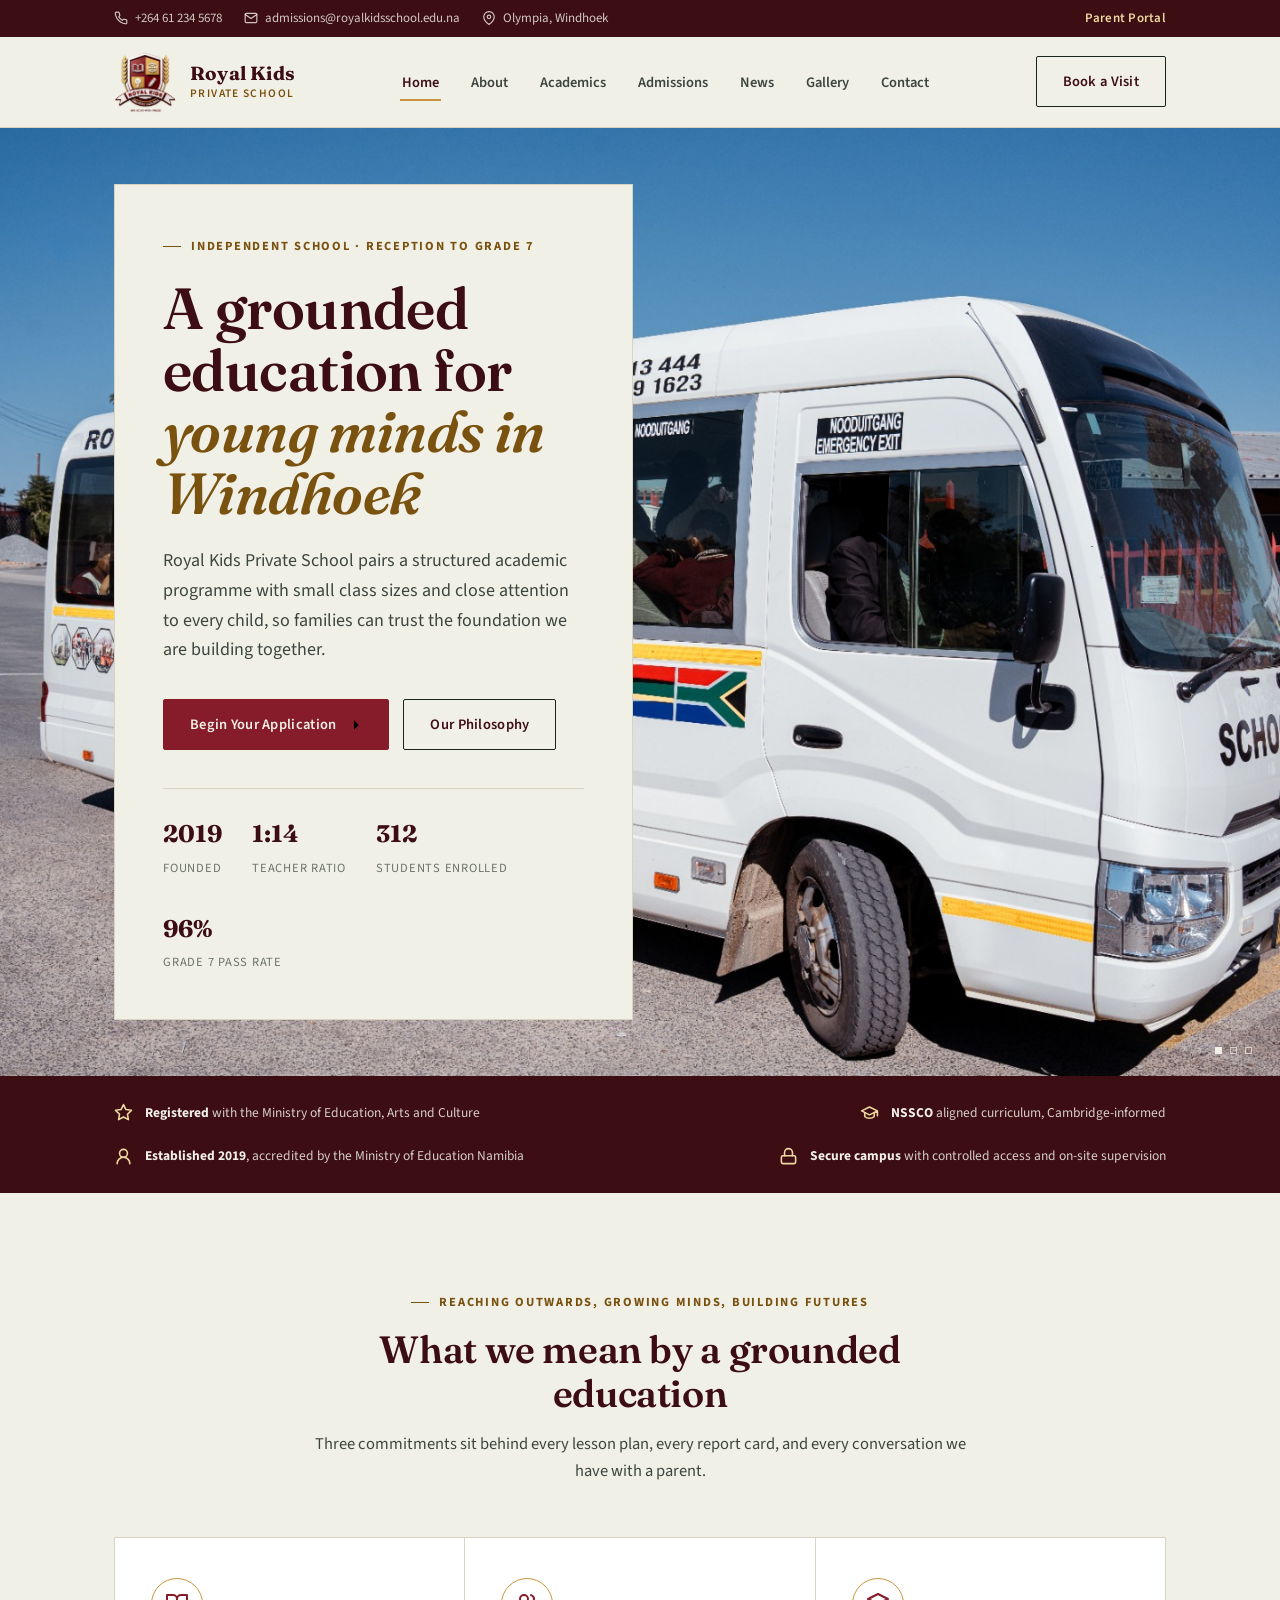
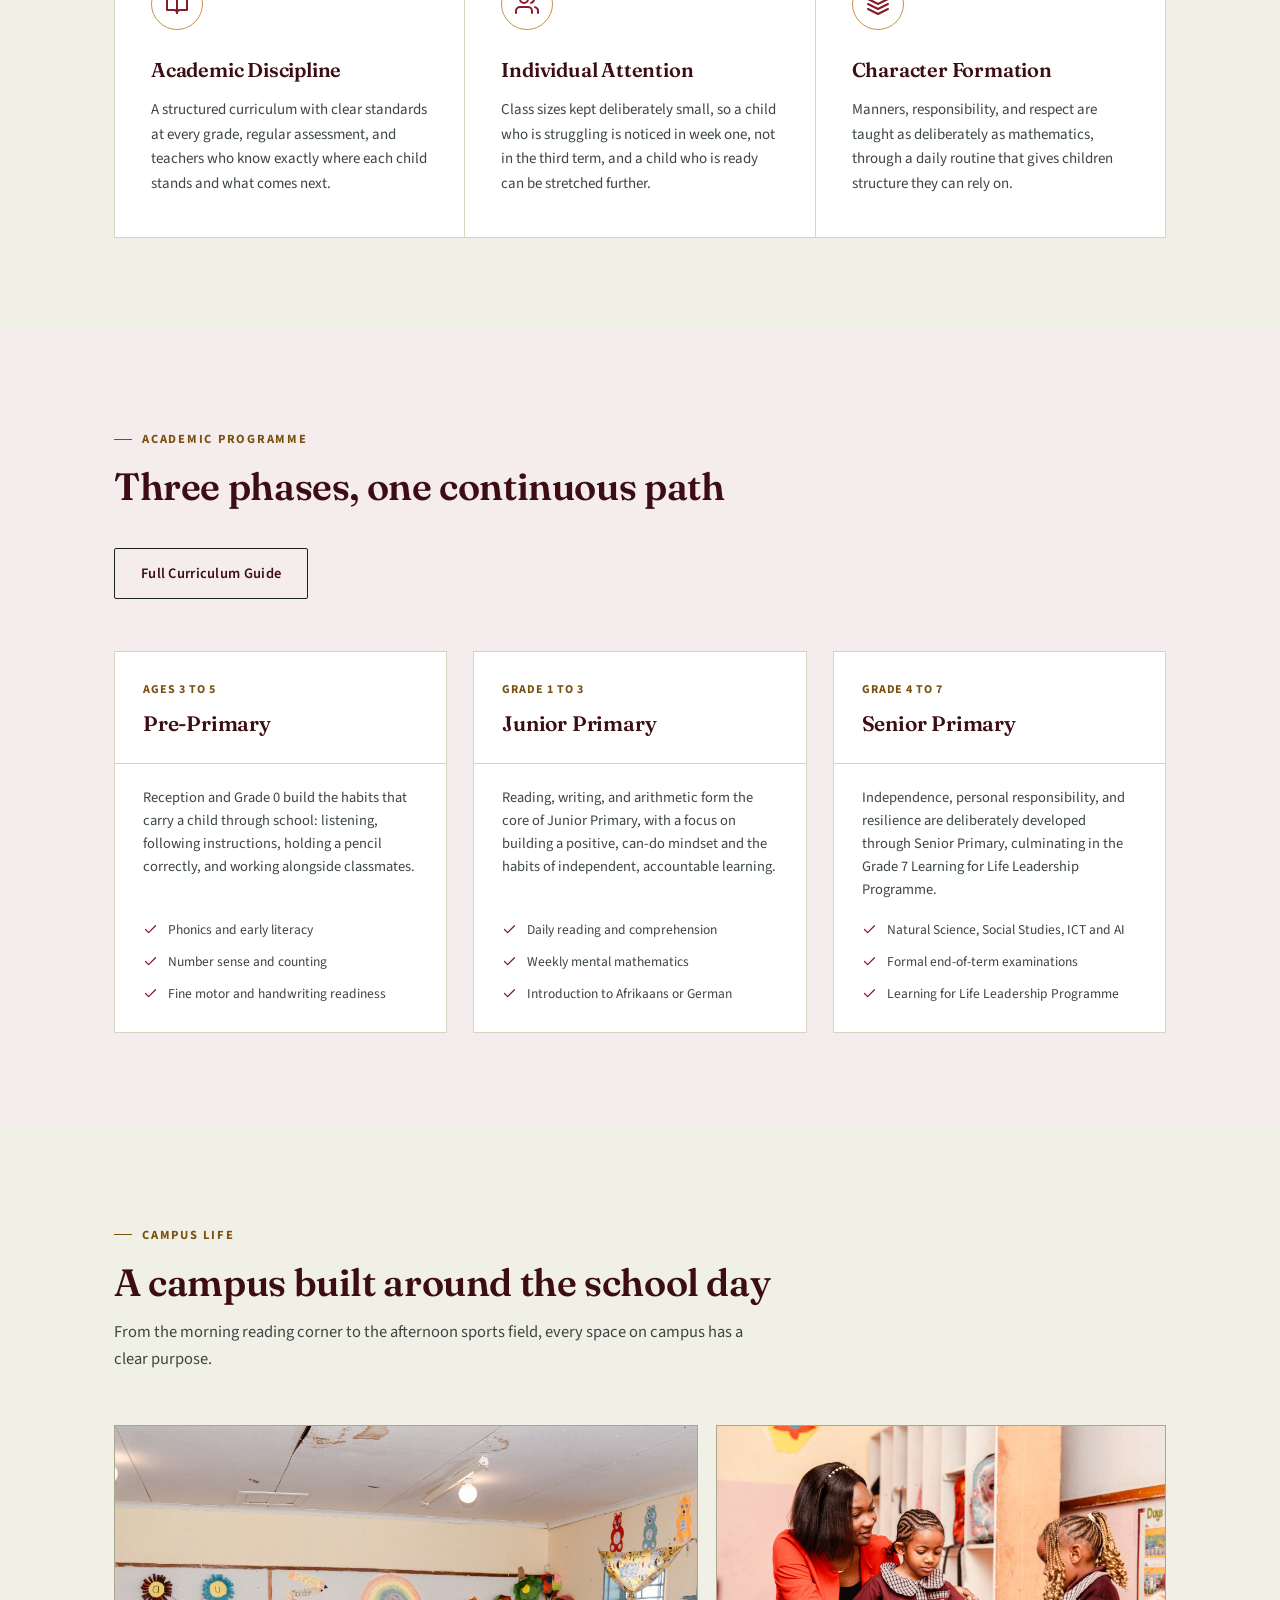
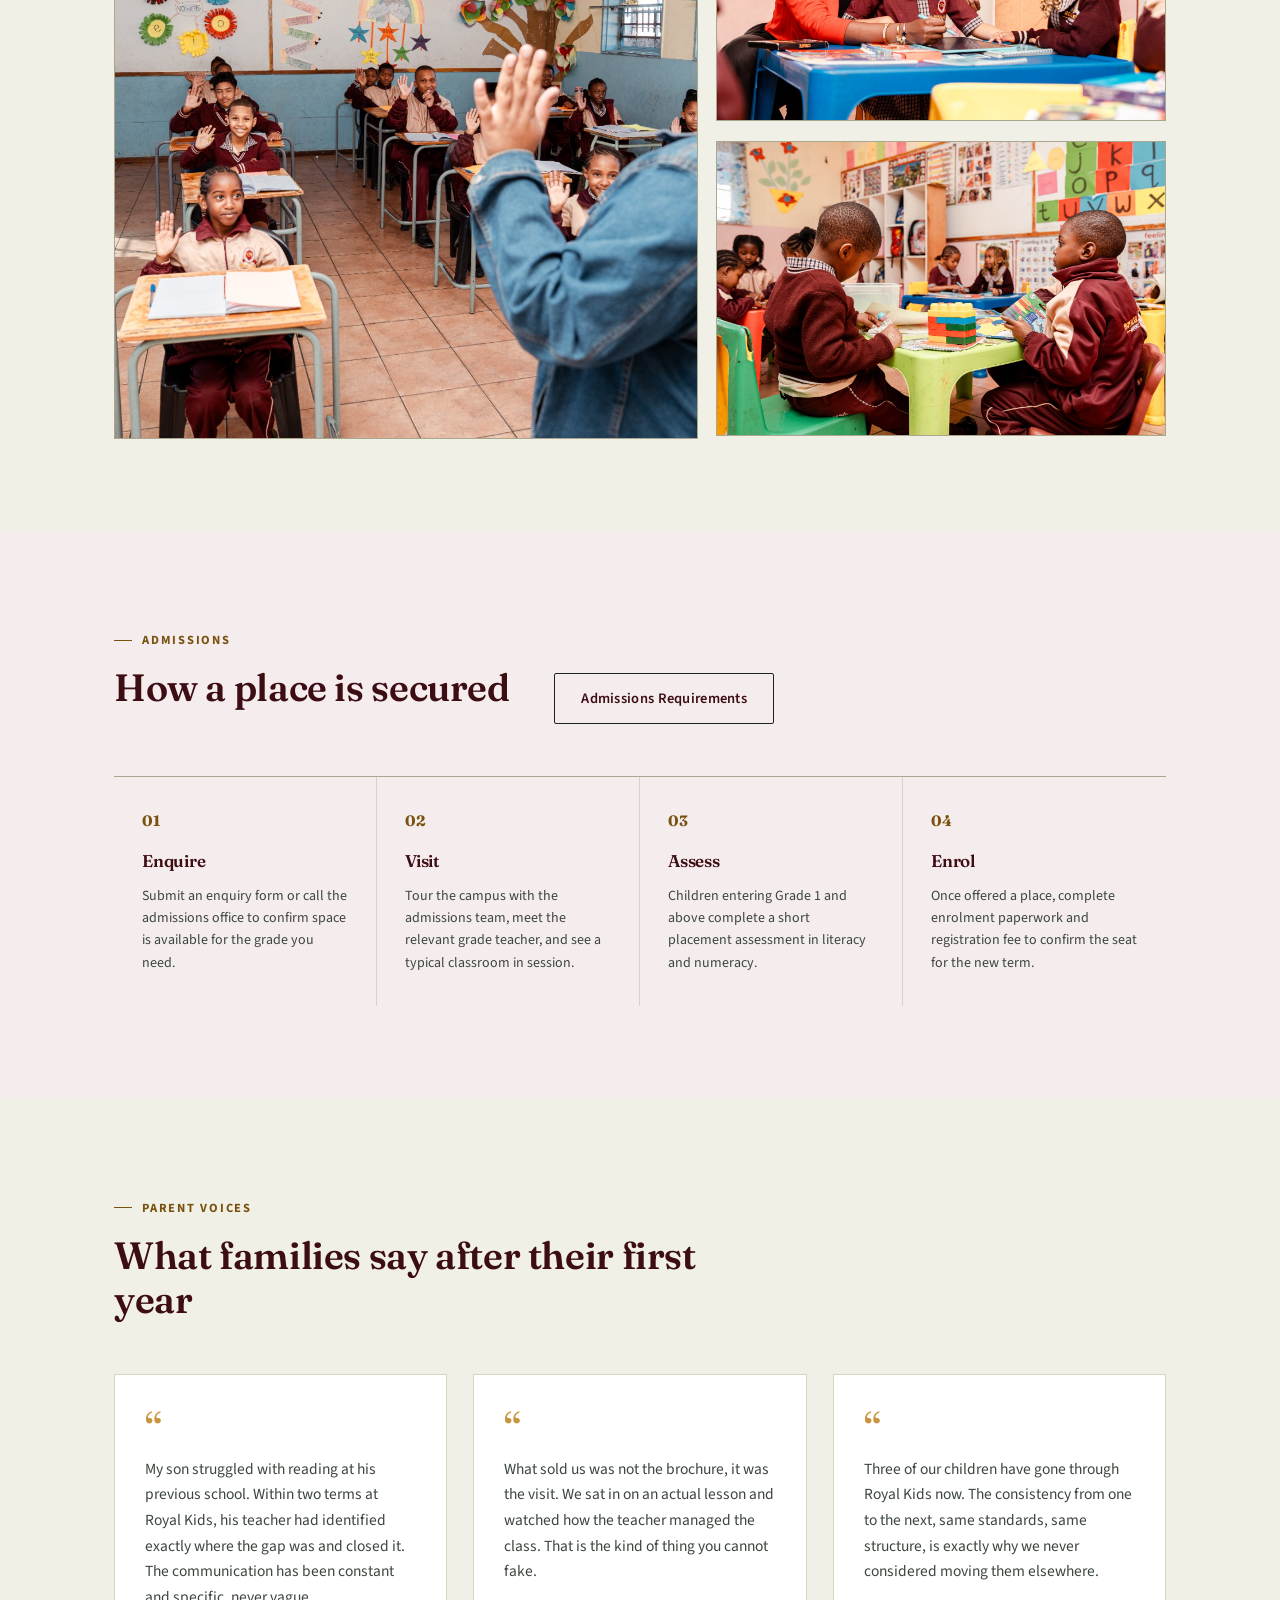
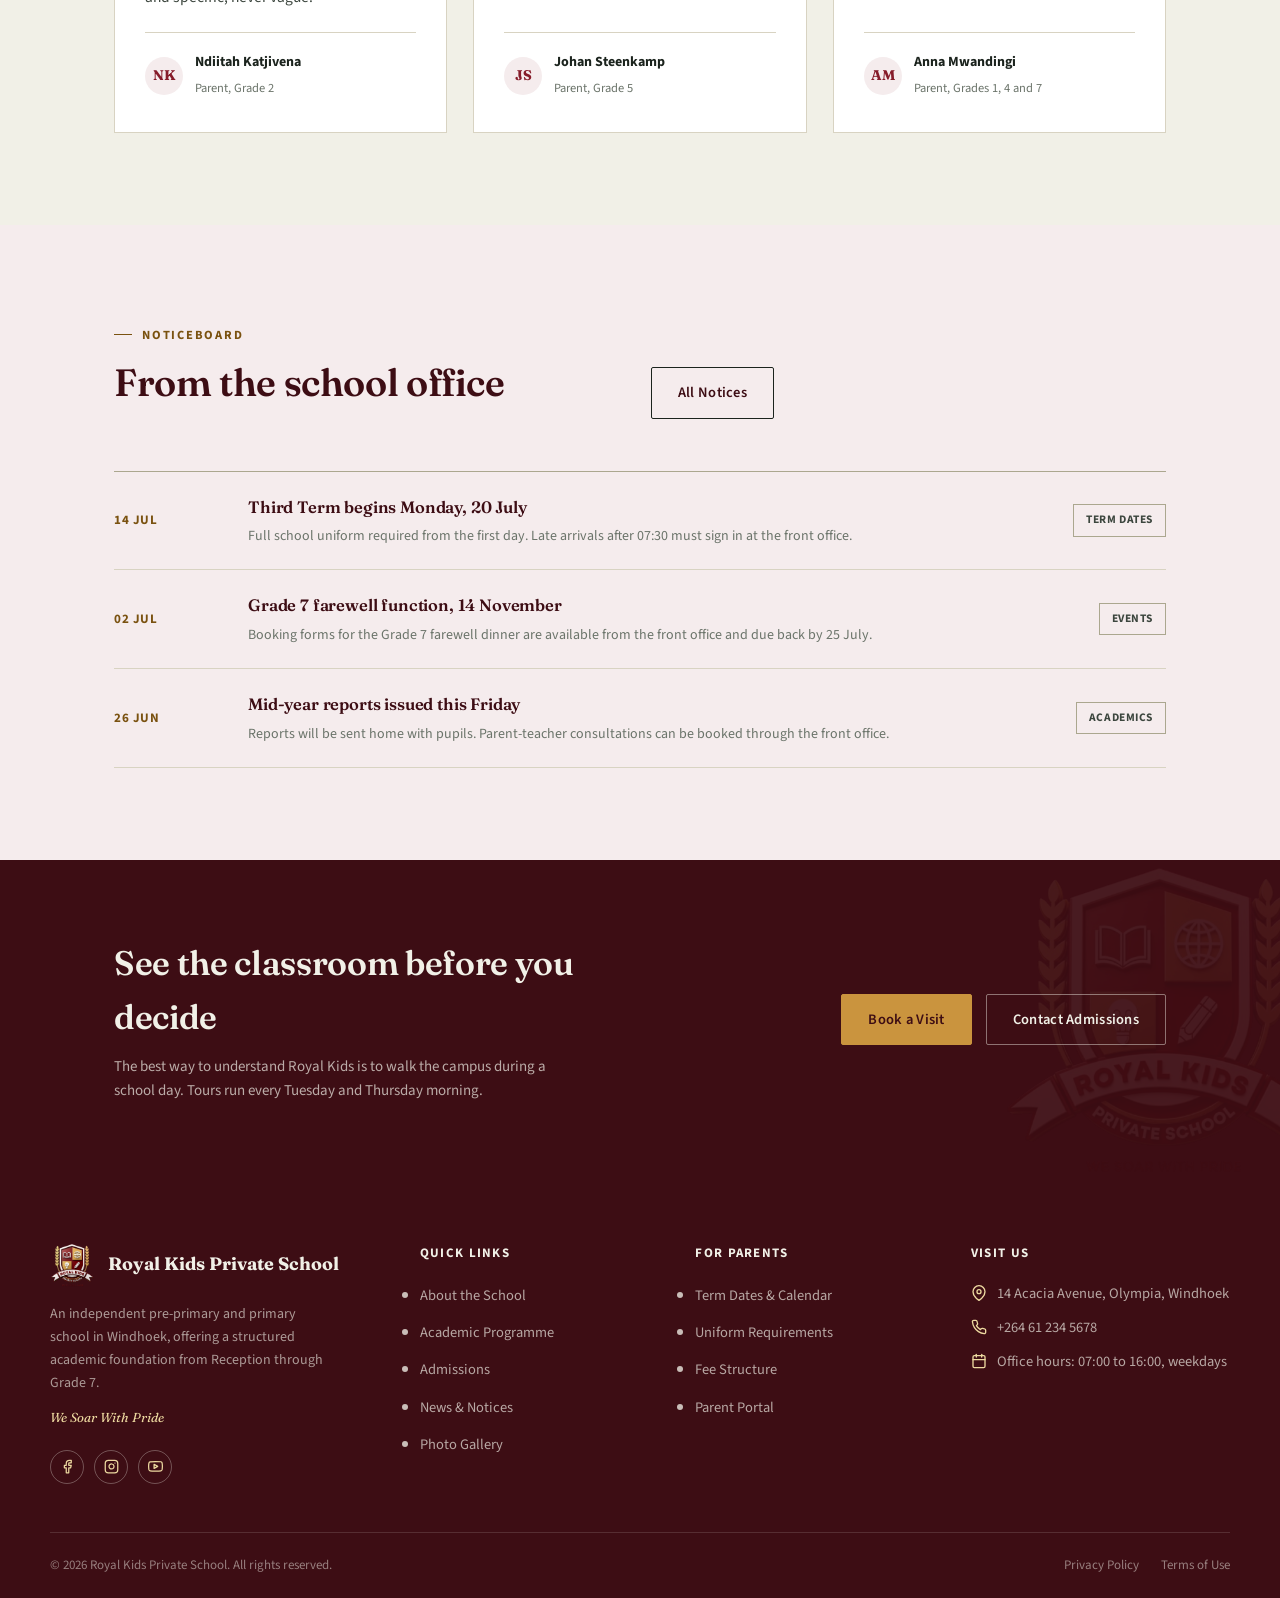
==== commit c1f0aac1: "feat(gallery): add photo gallery page with filtering and lightbox Adds a new gallery page showcasing" ====
--- a/index.html
+++ b/index.html
@@ -53,6 +53,7 @@
         <li><a href="pages/academics.html">Academics</a></li>
         <li><a href="pages/admissions.html">Admissions</a></li>
         <li><a href="pages/news.html">News</a></li>
+        <li><a href="pages/gallery.html">Gallery</a></li>
         <li><a href="pages/contact.html">Contact</a></li>
       </ul>
     </nav>
@@ -70,6 +71,7 @@
       <li><a href="pages/academics.html">Academics</a></li>
       <li><a href="pages/admissions.html">Admissions</a></li>
       <li><a href="pages/news.html">News</a></li>
+      <li><a href="pages/gallery.html">Gallery</a></li>
       <li><a href="pages/contact.html">Contact</a></li>
     </ul>
     <div class="mobile-cta">
@@ -429,6 +431,7 @@
         <li><a href="pages/academics.html">Academic Programme</a></li>
         <li><a href="pages/admissions.html">Admissions</a></li>
         <li><a href="pages/news.html">News &amp; Notices</a></li>
+        <li><a href="pages/gallery.html">Photo Gallery</a></li>
       </ul>
     </div>
     <div class="footer-col">
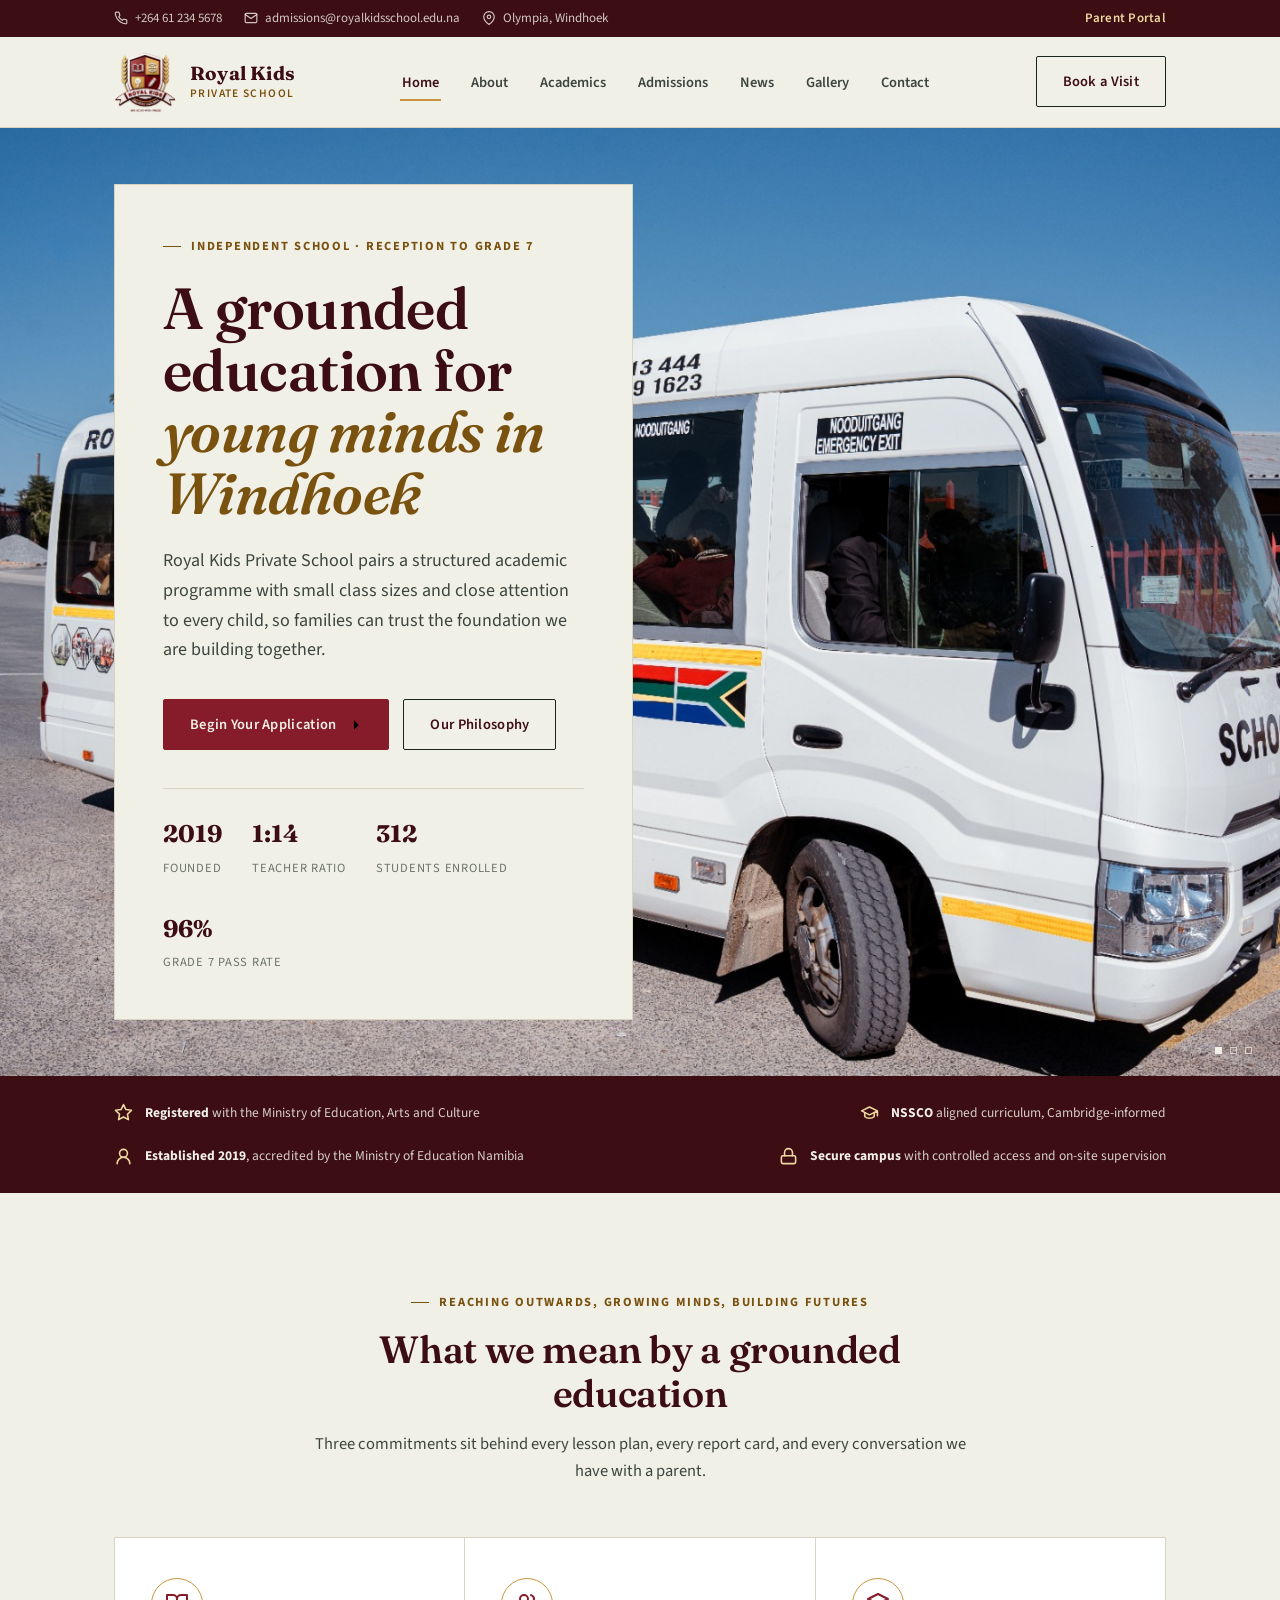
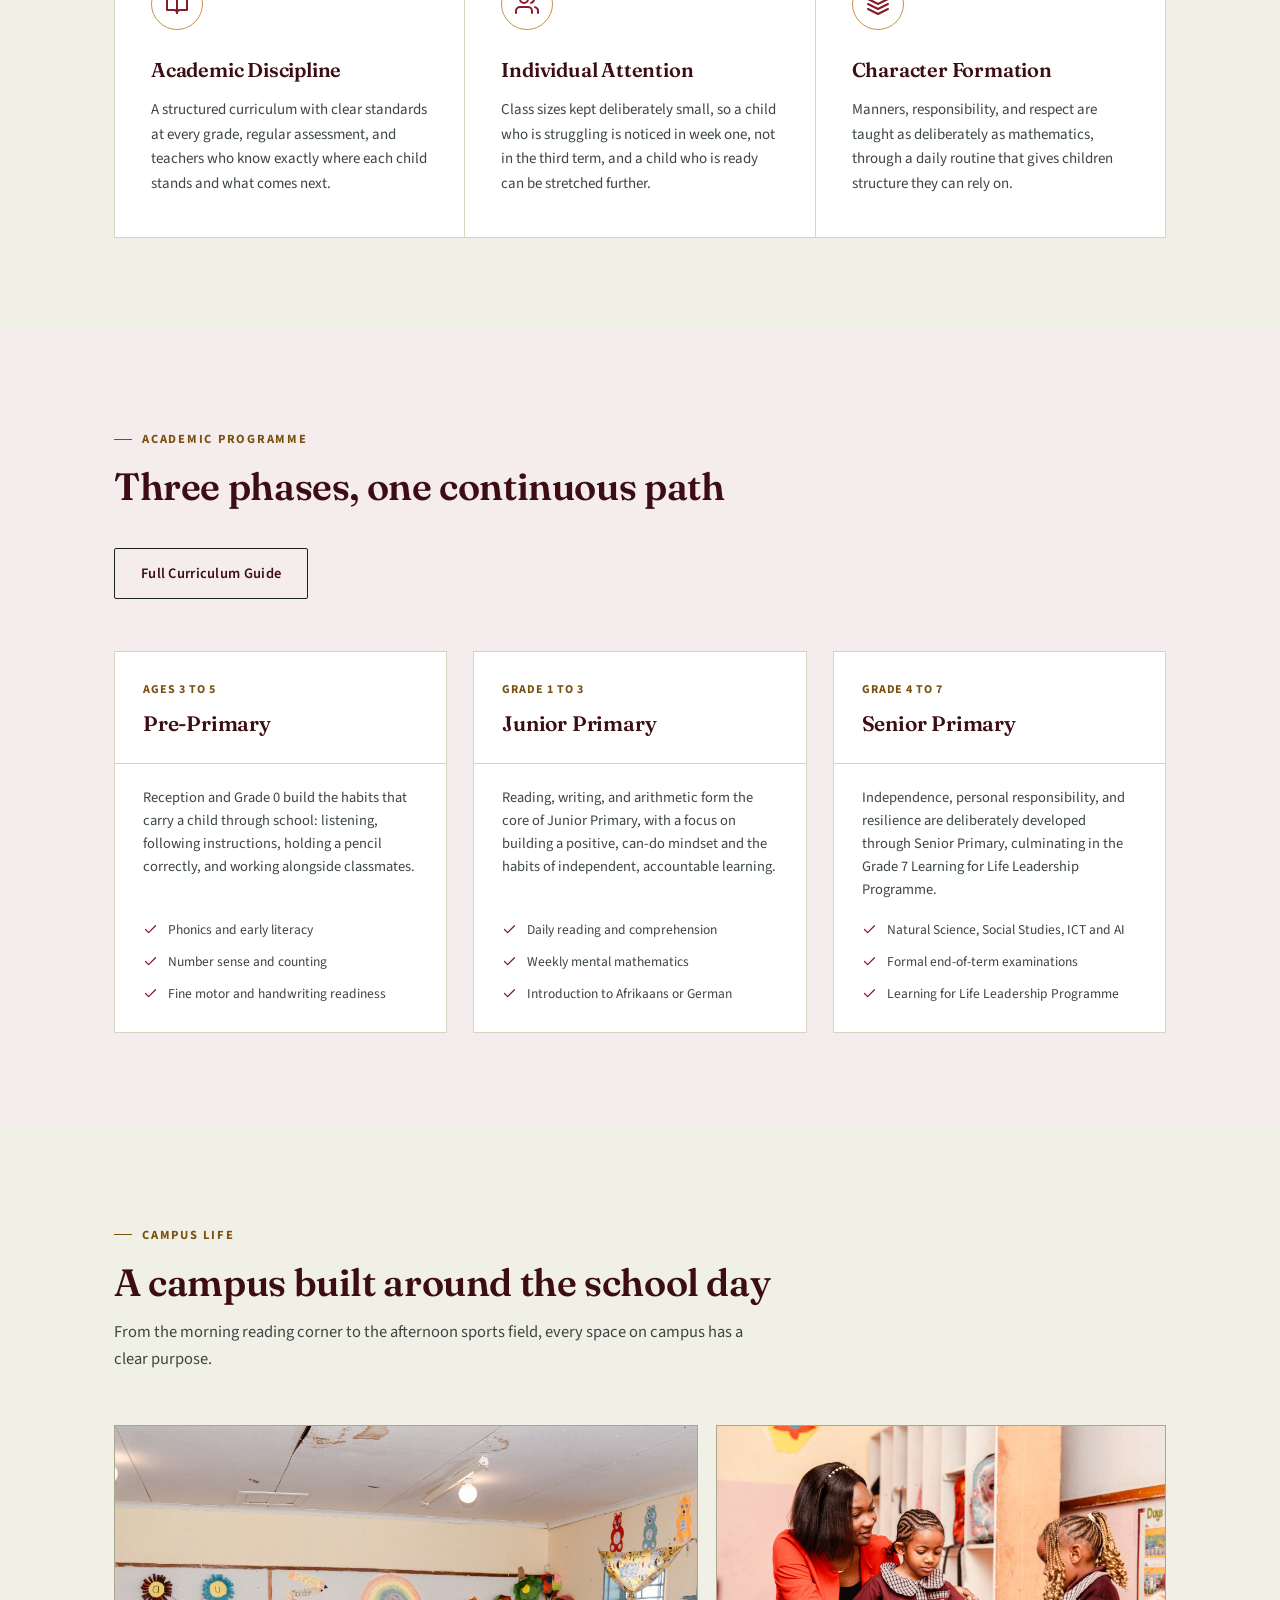
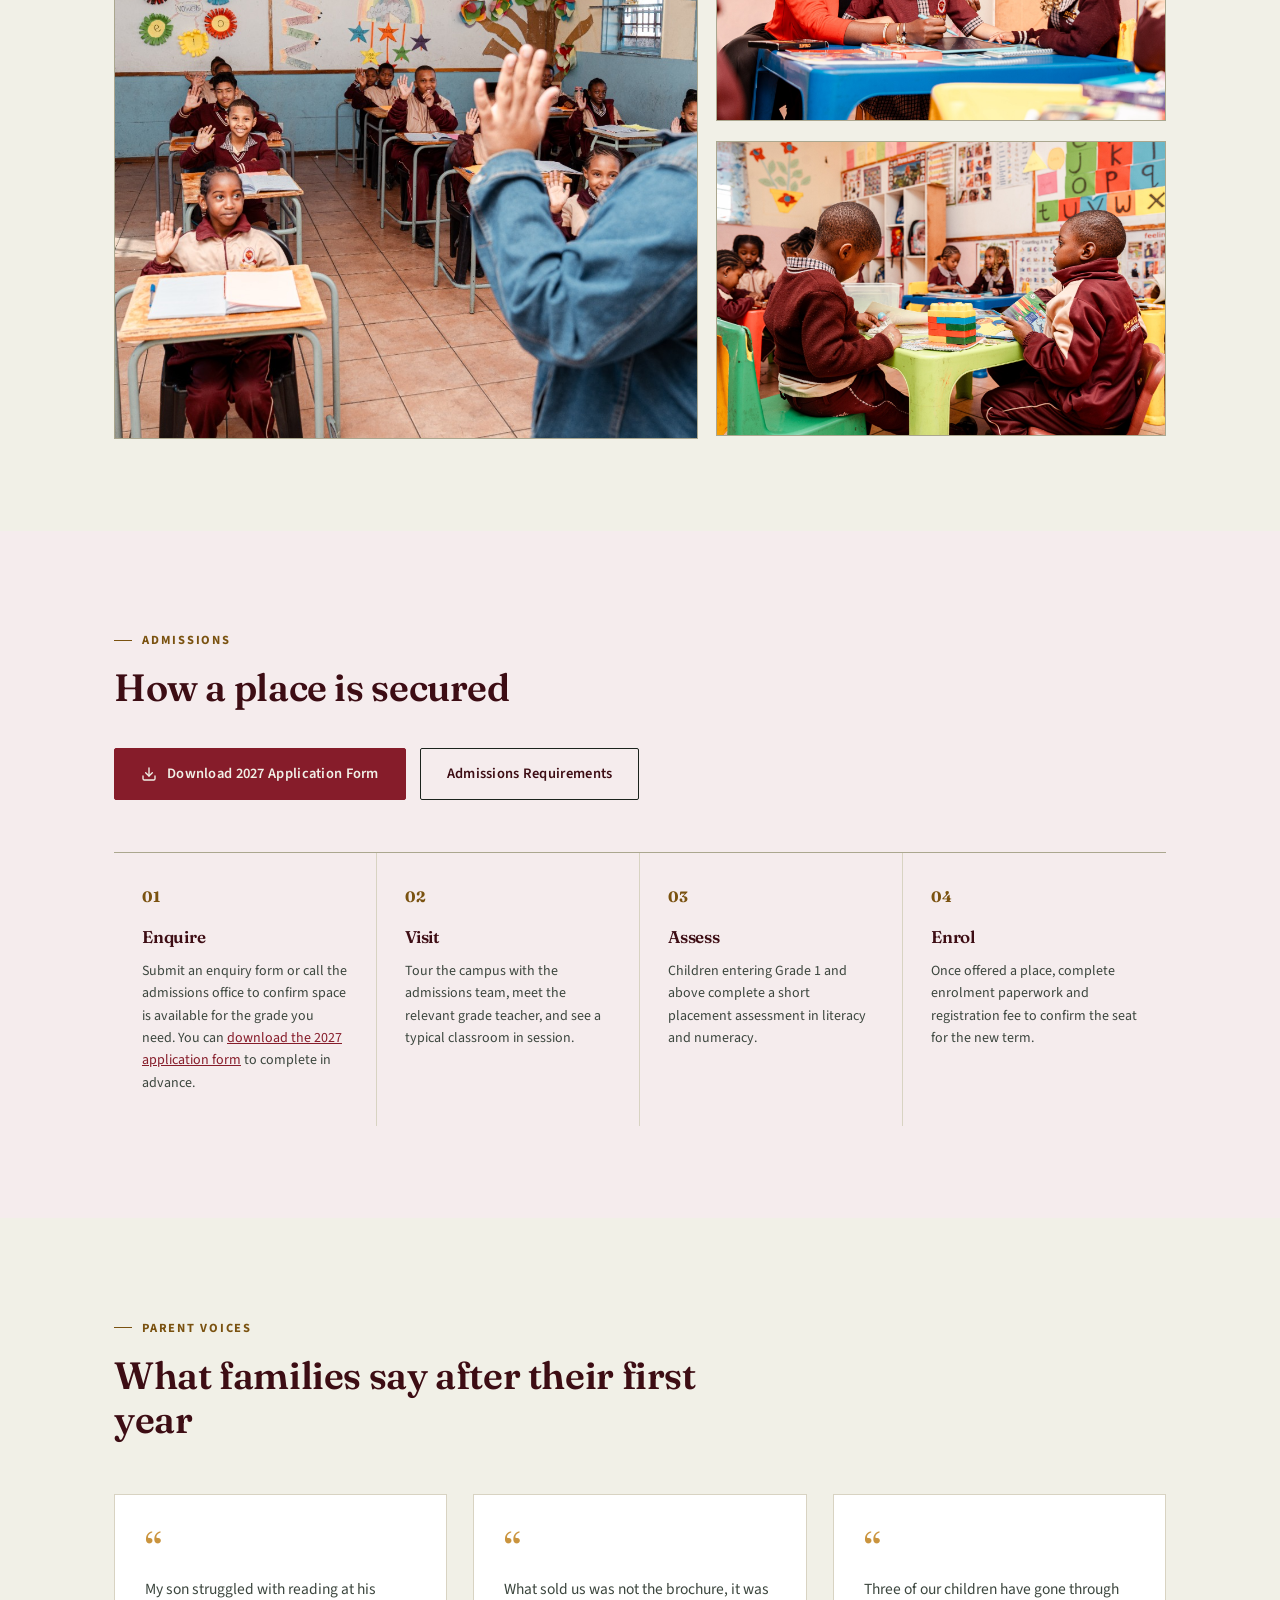
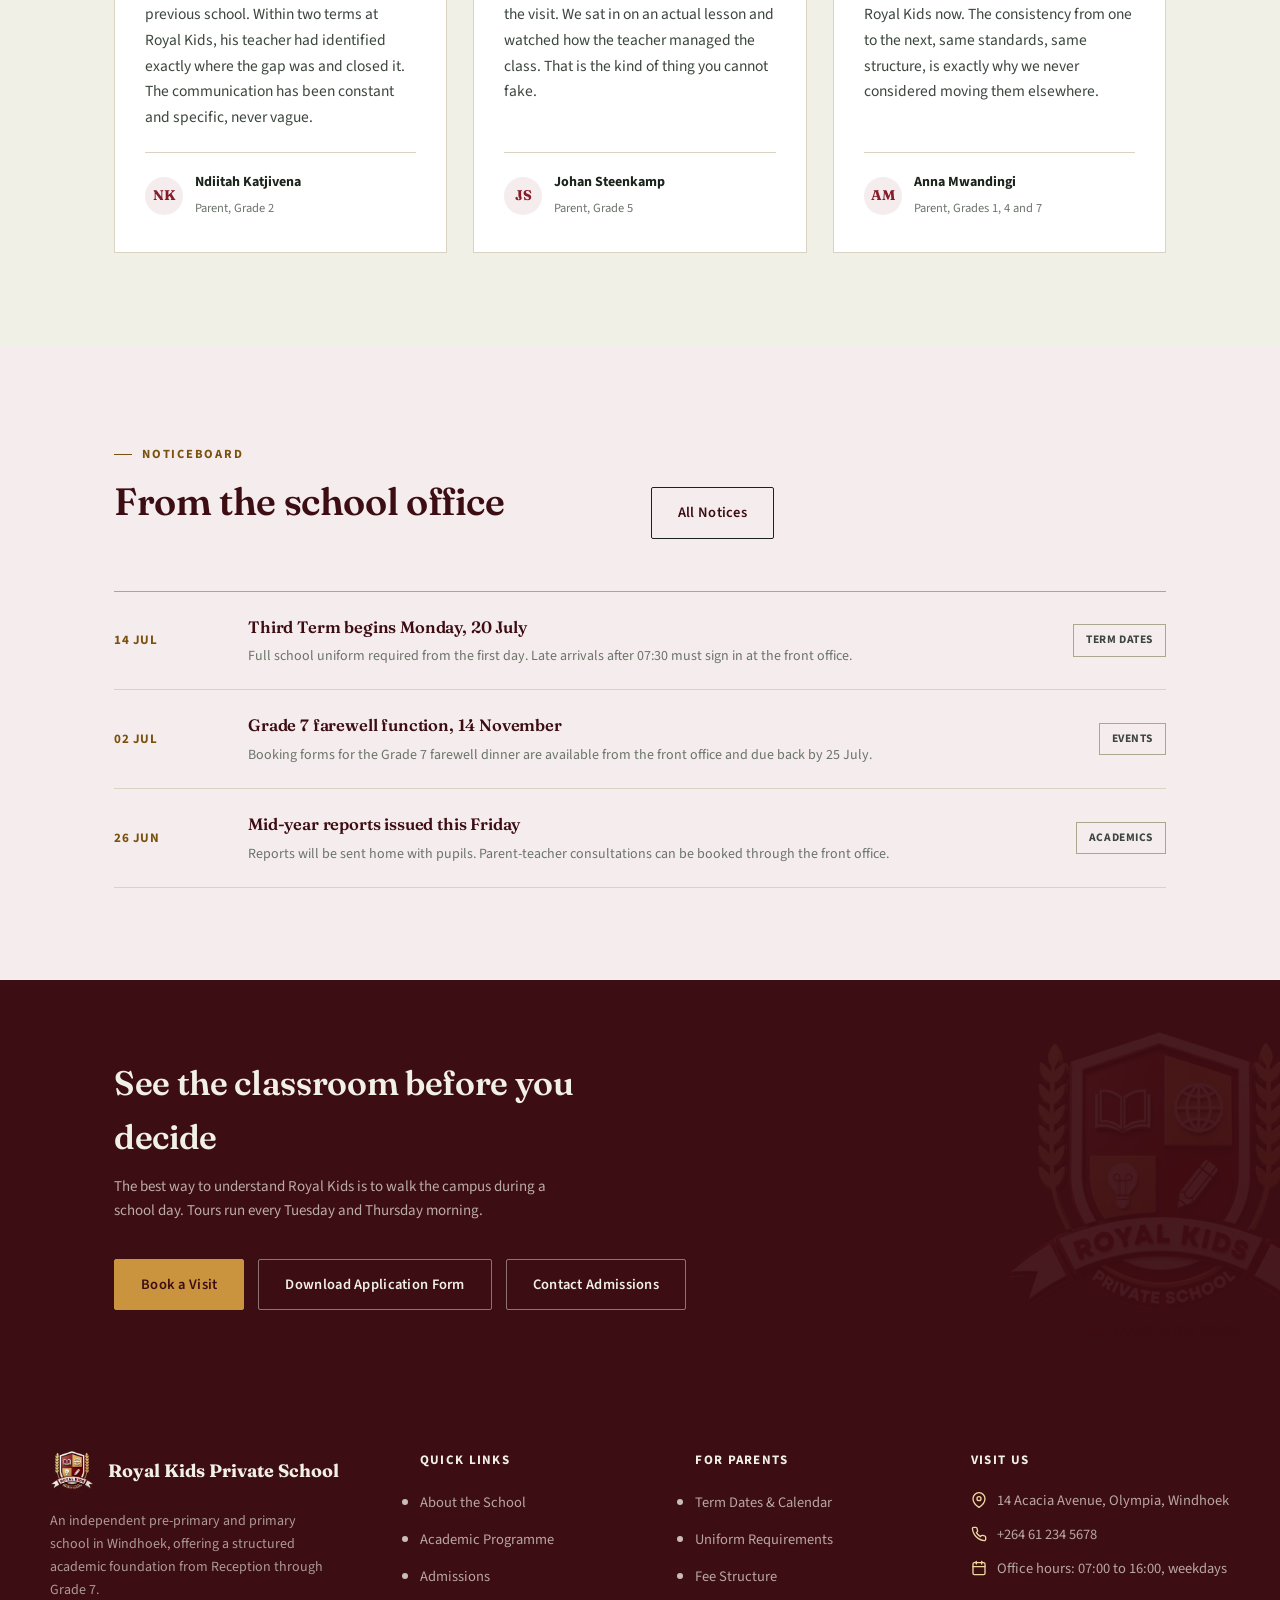
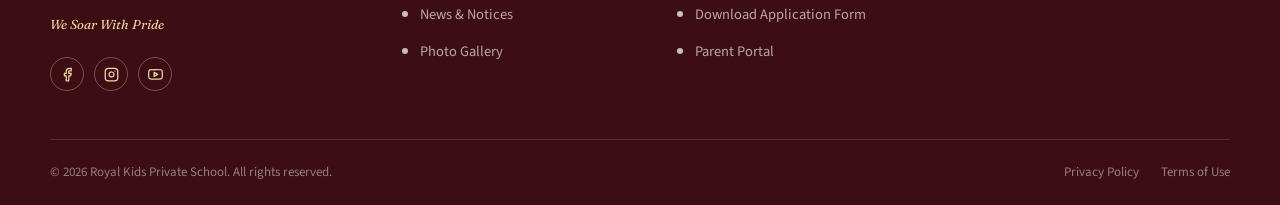
==== commit 59d5ec77: "feat(admissions): add downloadable 2027 application form site-wide Adds the application form as a do" ====
--- a/index.html
+++ b/index.html
@@ -279,7 +279,13 @@
           <span class="eyebrow">Admissions</span>
           <h2>How a place is secured</h2>
         </div>
-        <a href="pages/admissions.html" class="btn btn-outline">Admissions Requirements</a>
+        <div class="cta-band-actions">
+          <a href="documents/royal-kids-2027-application-form.pdf" download class="btn btn-primary">
+            <svg class="icon" viewBox="0 0 24 24" stroke-width="2" stroke-linecap="round" stroke-linejoin="round"><path d="M21 15v4a2 2 0 01-2 2H5a2 2 0 01-2-2v-4"/><polyline points="7 10 12 15 17 10"/><line x1="12" y1="15" x2="12" y2="3"/></svg>
+            Download 2027 Application Form
+          </a>
+          <a href="pages/admissions.html" class="btn btn-outline">Admissions Requirements</a>
+        </div>
       </div>
     </div>
     <div class="container" style="padding-top: 0;">
@@ -287,7 +293,7 @@
         <div class="step">
           <span class="step-number">01</span>
           <h3>Enquire</h3>
-          <p>Submit an enquiry form or call the admissions office to confirm space is available for the grade you need.</p>
+          <p>Submit an enquiry form or call the admissions office to confirm space is available for the grade you need. You can <a href="documents/royal-kids-2027-application-form.pdf" download style="color: var(--forest-700); text-decoration: underline;">download the 2027 application form</a> to complete in advance.</p>
         </div>
         <div class="step">
           <span class="step-number">02</span>
@@ -402,6 +408,7 @@
       </div>
       <div class="cta-band-actions">
         <a href="pages/admissions.html" class="btn btn-on-dark">Book a Visit</a>
+        <a href="documents/royal-kids-2027-application-form.pdf" download class="btn btn-ghost-on-dark">Download Application Form</a>
         <a href="pages/contact.html" class="btn btn-ghost-on-dark">Contact Admissions</a>
       </div>
     </div>
@@ -440,6 +447,7 @@
         <li><a href="#">Term Dates &amp; Calendar</a></li>
         <li><a href="#">Uniform Requirements</a></li>
         <li><a href="#">Fee Structure</a></li>
+        <li><a href="documents/royal-kids-2027-application-form.pdf" download>Download Application Form</a></li>
         <li><a href="#">Parent Portal</a></li>
       </ul>
     </div>
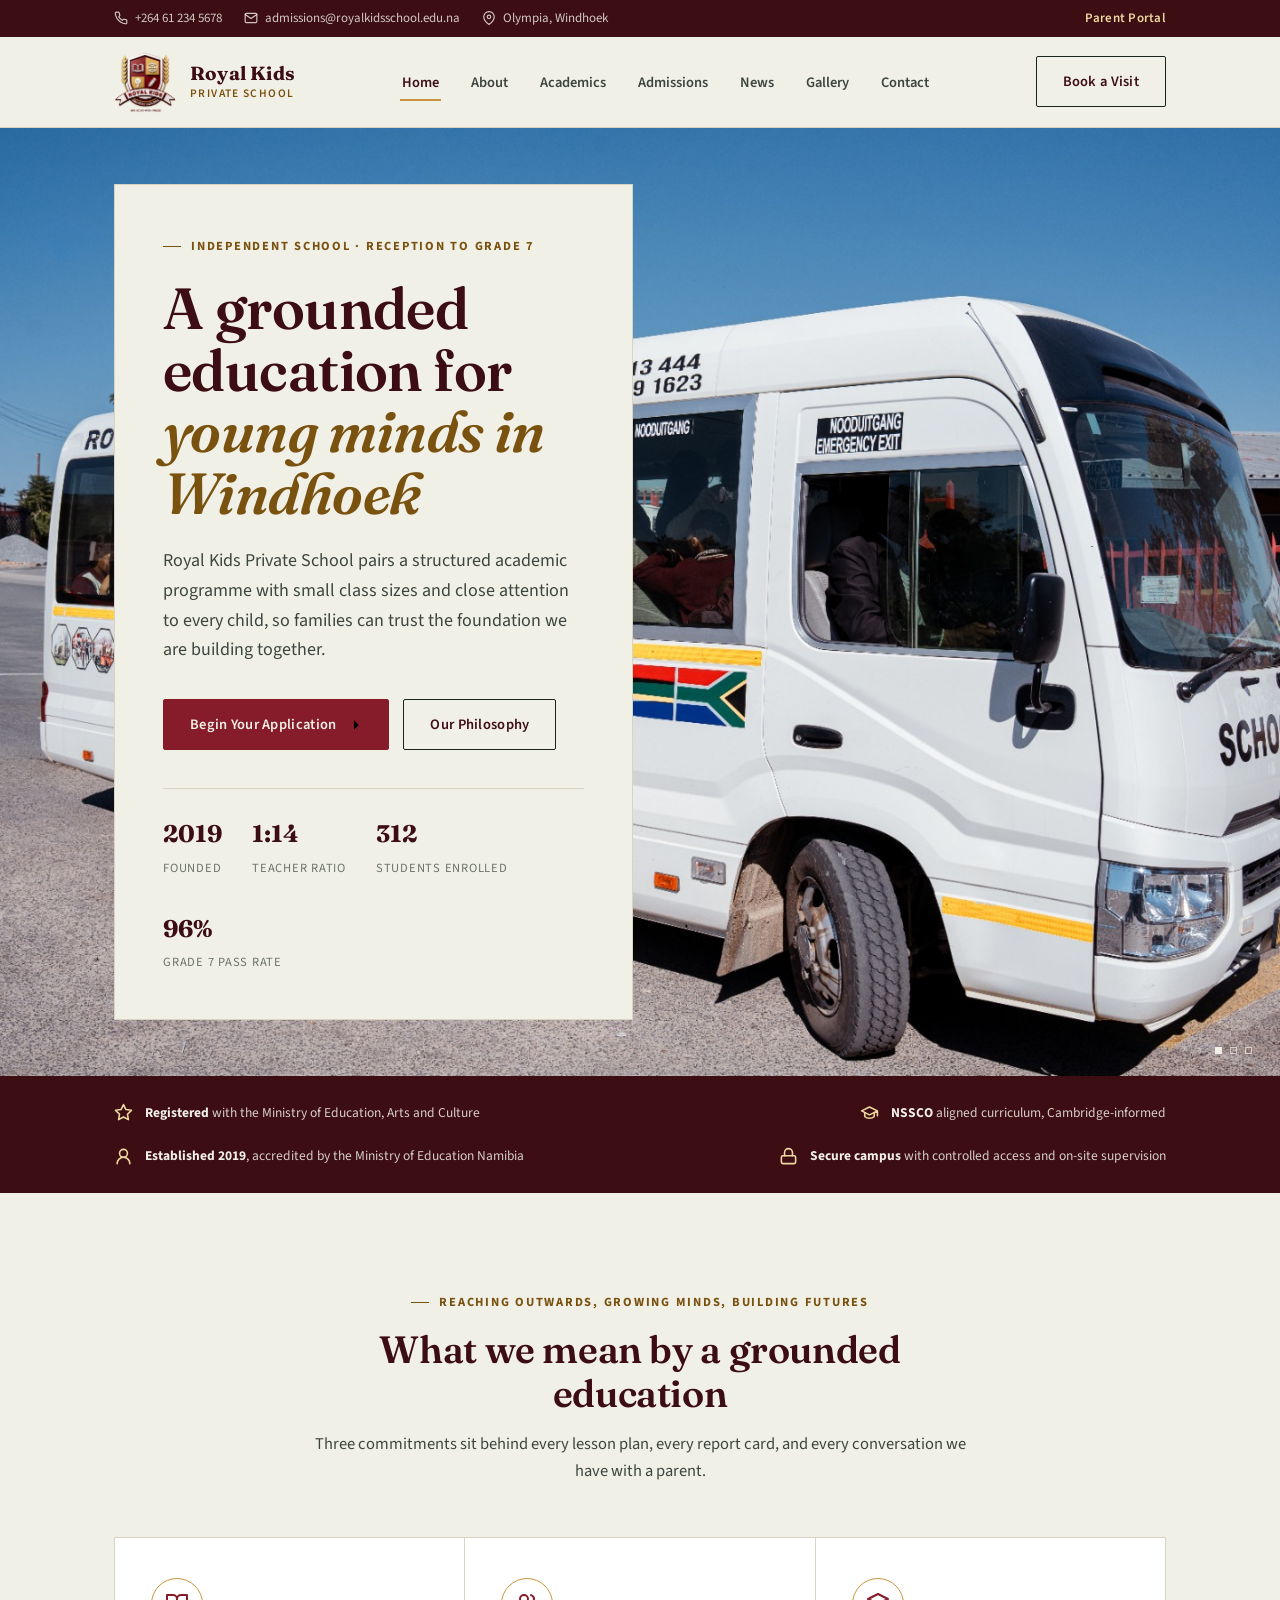
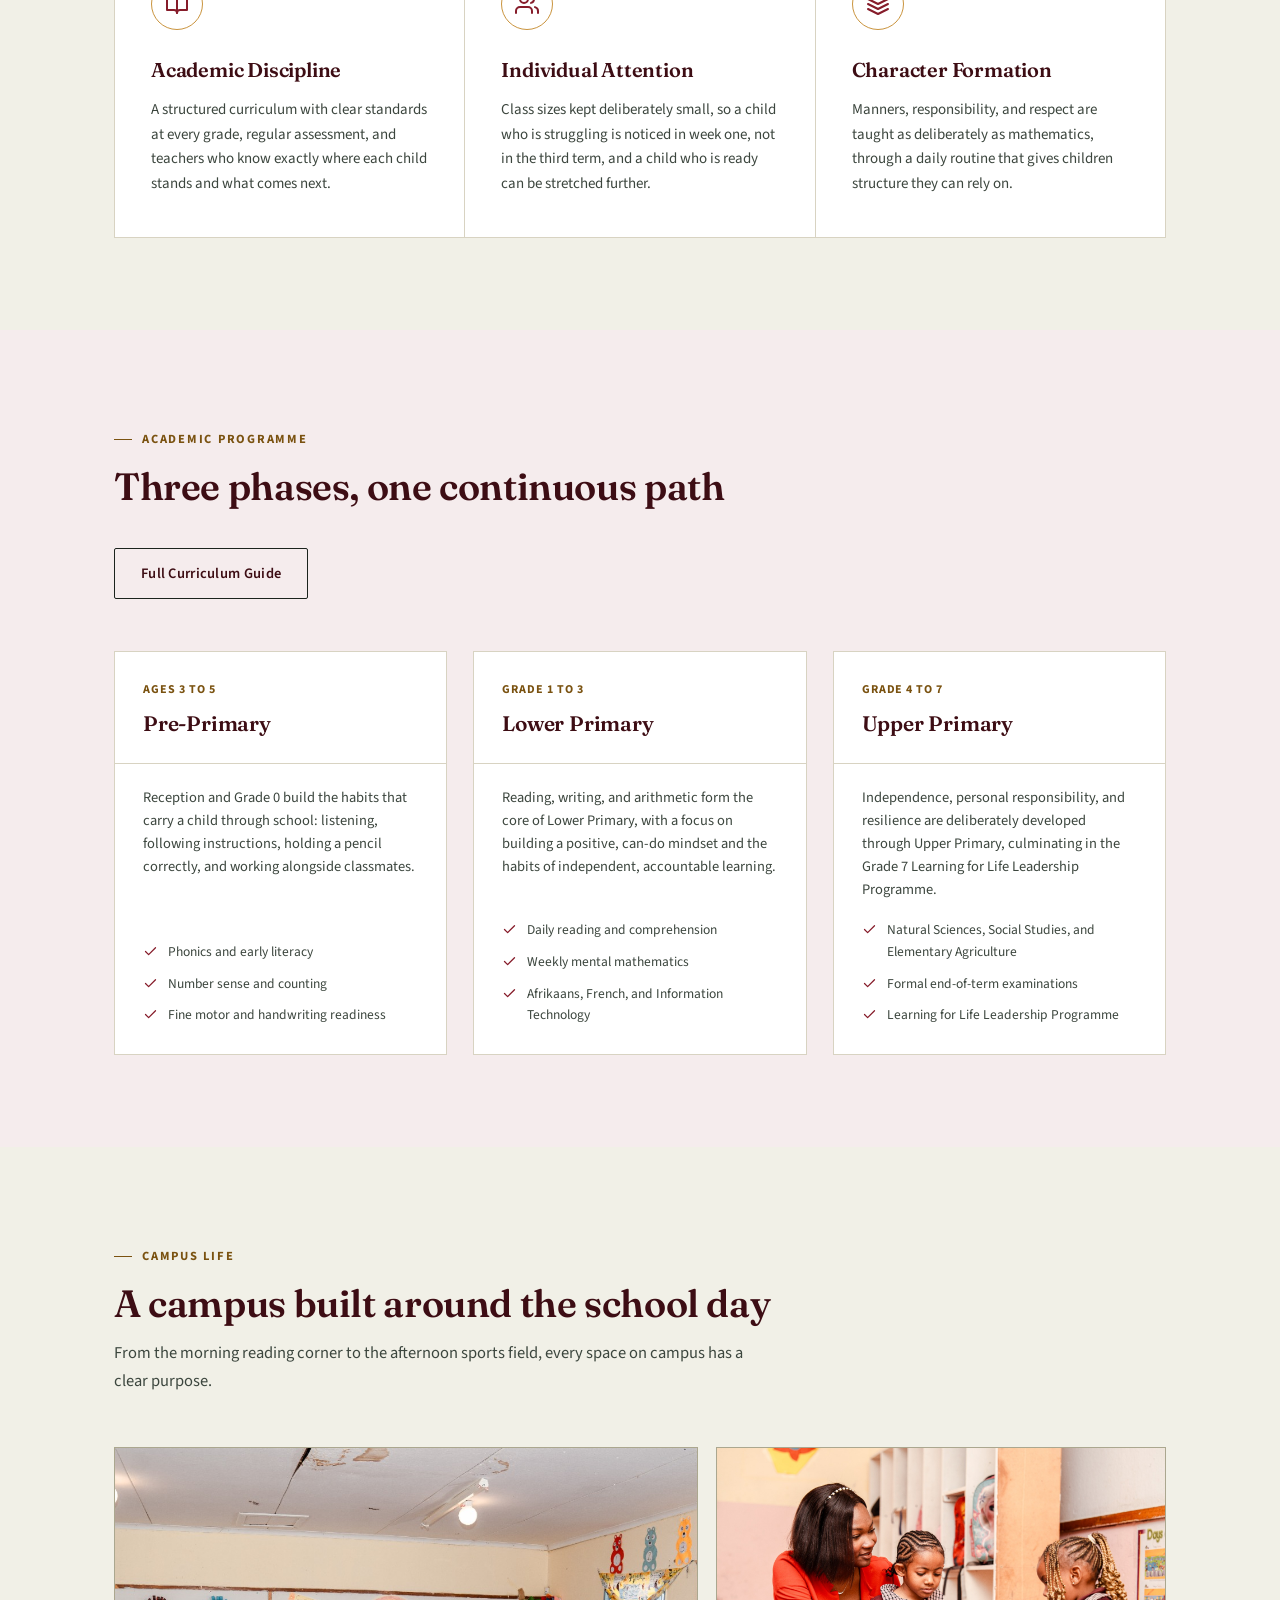
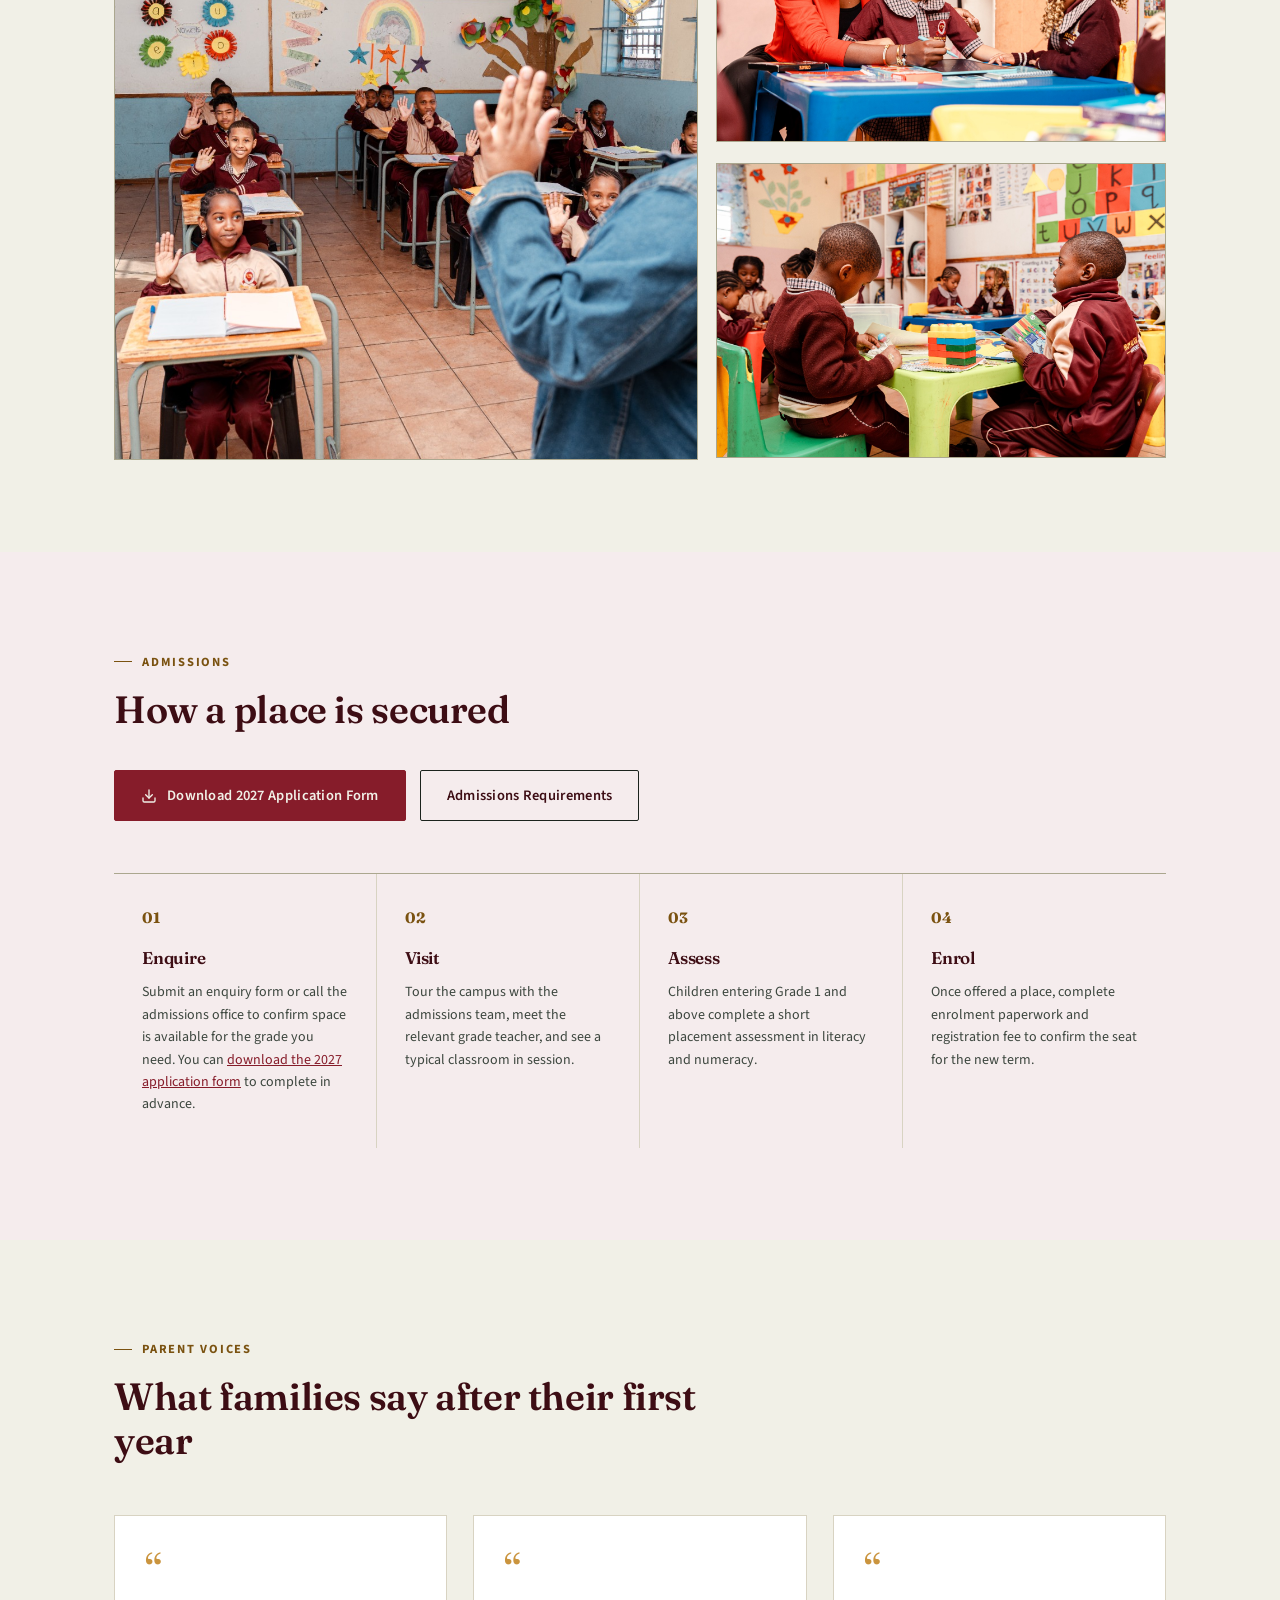
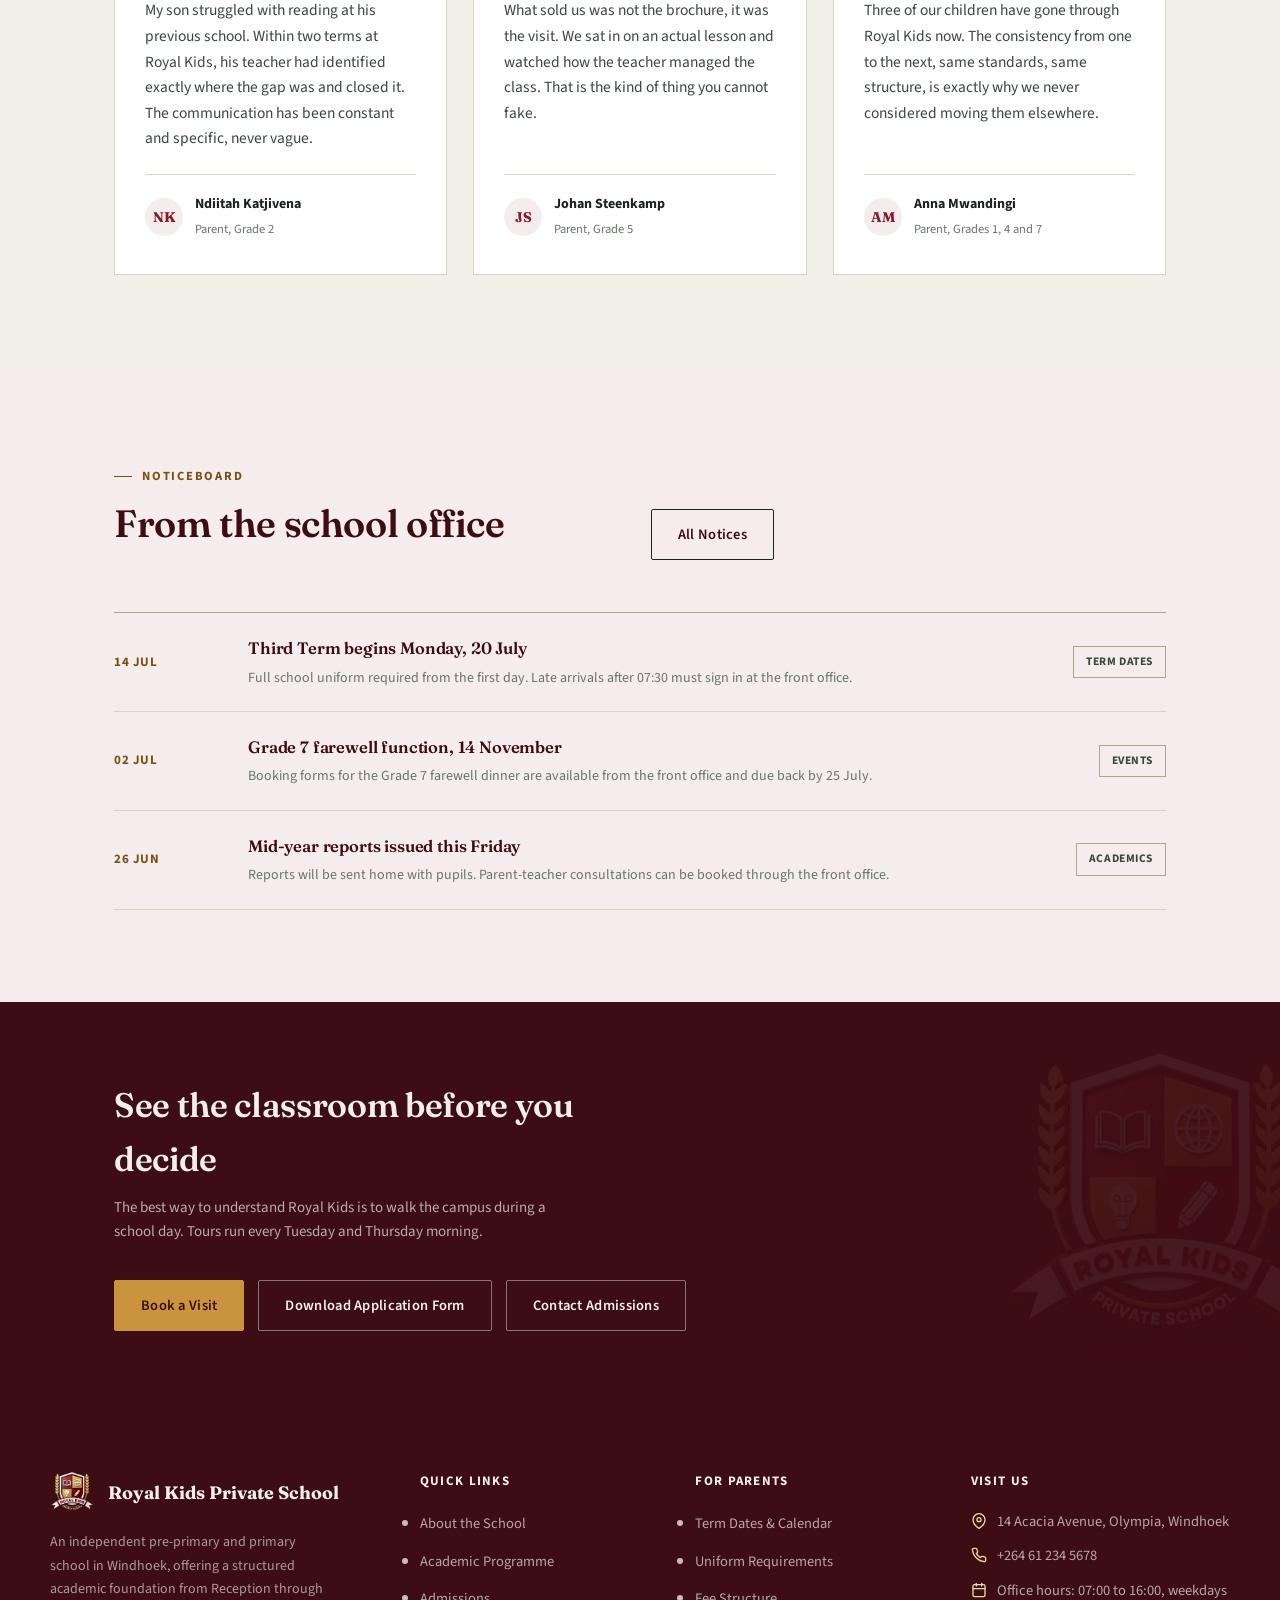
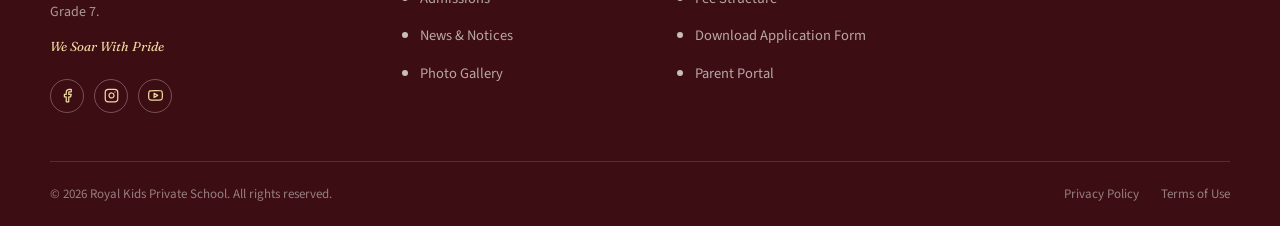
==== commit 51cf1252: "feat(academics): update curriculum to real Lower/Upper Primary subjects Renames Junior/Senior Primar" ====
--- a/index.html
+++ b/index.html
@@ -218,26 +218,26 @@
         <div class="phase-card">
           <div class="phase-card-head">
             <span class="phase-age">Grade 1 to 3</span>
-            <h3>Junior Primary</h3>
+            <h3>Lower Primary</h3>
           </div>
           <div class="phase-card-body">
-            <p>Reading, writing, and arithmetic form the core of Junior Primary, with a focus on building a positive, can-do mindset and the habits of independent, accountable learning.</p>
+            <p>Reading, writing, and arithmetic form the core of Lower Primary, with a focus on building a positive, can-do mindset and the habits of independent, accountable learning.</p>
             <ul class="phase-list">
               <li><svg class="icon" viewBox="0 0 24 24" stroke-width="2" stroke-linecap="round" stroke-linejoin="round"><polyline points="20,6 9,17 4,12"/></svg> Daily reading and comprehension</li>
               <li><svg class="icon" viewBox="0 0 24 24" stroke-width="2" stroke-linecap="round" stroke-linejoin="round"><polyline points="20,6 9,17 4,12"/></svg> Weekly mental mathematics</li>
-              <li><svg class="icon" viewBox="0 0 24 24" stroke-width="2" stroke-linecap="round" stroke-linejoin="round"><polyline points="20,6 9,17 4,12"/></svg> Introduction to Afrikaans or German</li>
+              <li><svg class="icon" viewBox="0 0 24 24" stroke-width="2" stroke-linecap="round" stroke-linejoin="round"><polyline points="20,6 9,17 4,12"/></svg> Afrikaans, French, and Information Technology</li>
             </ul>
           </div>
         </div>
         <div class="phase-card">
           <div class="phase-card-head">
             <span class="phase-age">Grade 4 to 7</span>
-            <h3>Senior Primary</h3>
+            <h3>Upper Primary</h3>
           </div>
           <div class="phase-card-body">
-            <p>Independence, personal responsibility, and resilience are deliberately developed through Senior Primary, culminating in the Grade 7 Learning for Life Leadership Programme.</p>
+            <p>Independence, personal responsibility, and resilience are deliberately developed through Upper Primary, culminating in the Grade 7 Learning for Life Leadership Programme.</p>
             <ul class="phase-list">
-              <li><svg class="icon" viewBox="0 0 24 24" stroke-width="2" stroke-linecap="round" stroke-linejoin="round"><polyline points="20,6 9,17 4,12"/></svg> Natural Science, Social Studies, ICT and AI</li>
+              <li><svg class="icon" viewBox="0 0 24 24" stroke-width="2" stroke-linecap="round" stroke-linejoin="round"><polyline points="20,6 9,17 4,12"/></svg> Natural Sciences, Social Studies, and Elementary Agriculture</li>
               <li><svg class="icon" viewBox="0 0 24 24" stroke-width="2" stroke-linecap="round" stroke-linejoin="round"><polyline points="20,6 9,17 4,12"/></svg> Formal end-of-term examinations</li>
               <li><svg class="icon" viewBox="0 0 24 24" stroke-width="2" stroke-linecap="round" stroke-linejoin="round"><polyline points="20,6 9,17 4,12"/></svg> Learning for Life Leadership Programme</li>
             </ul>
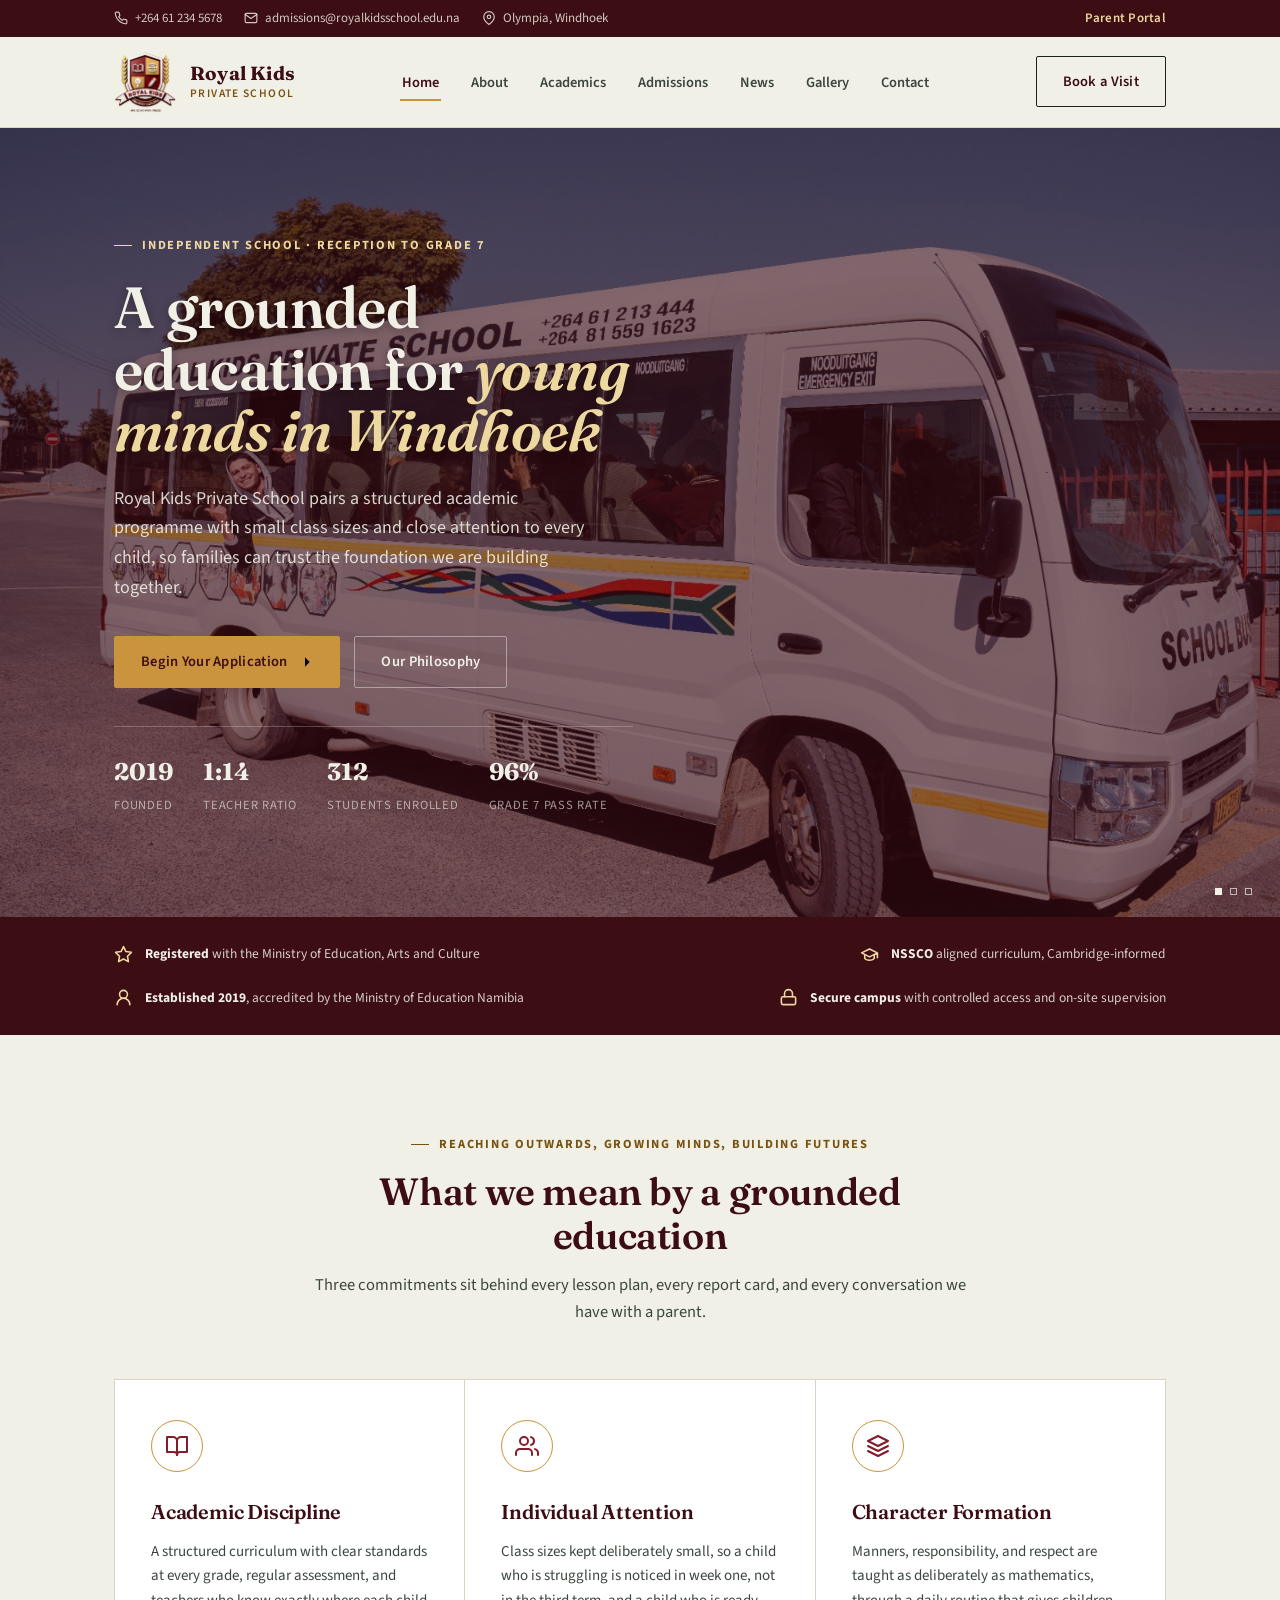
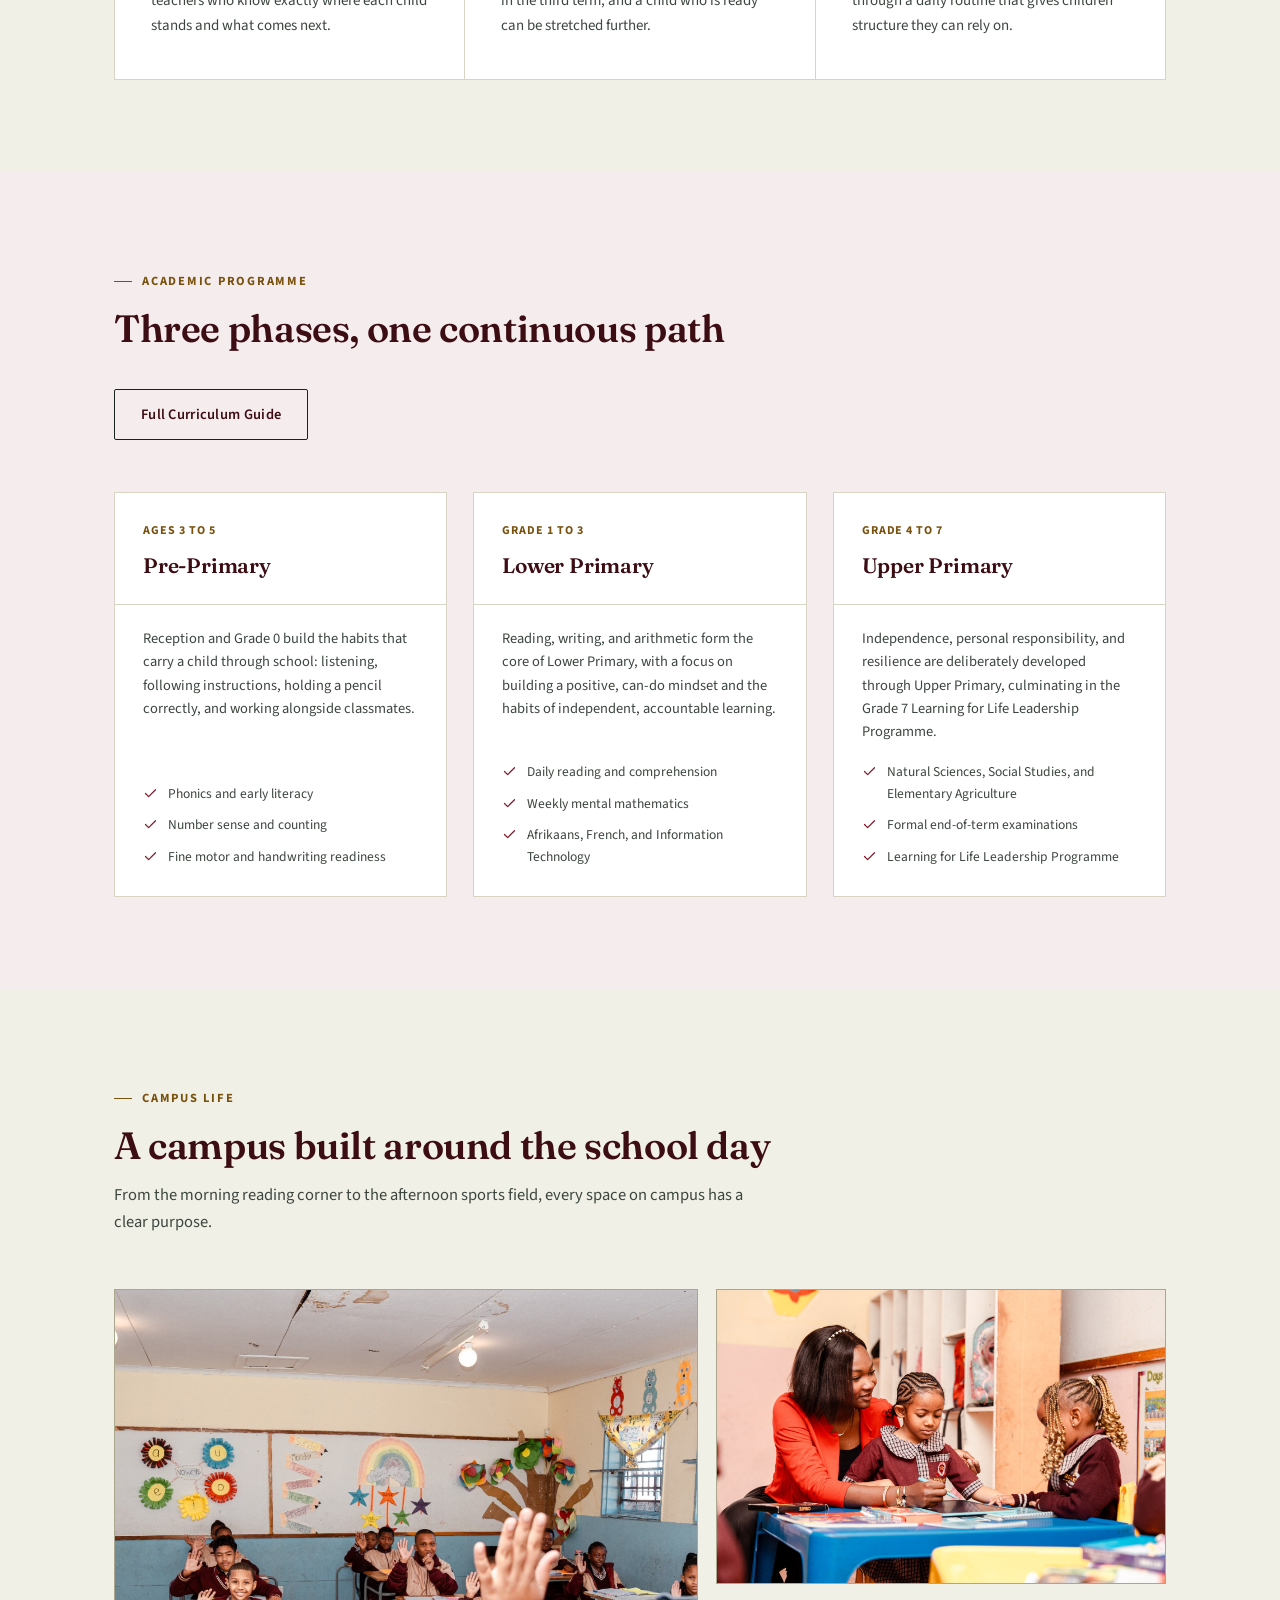
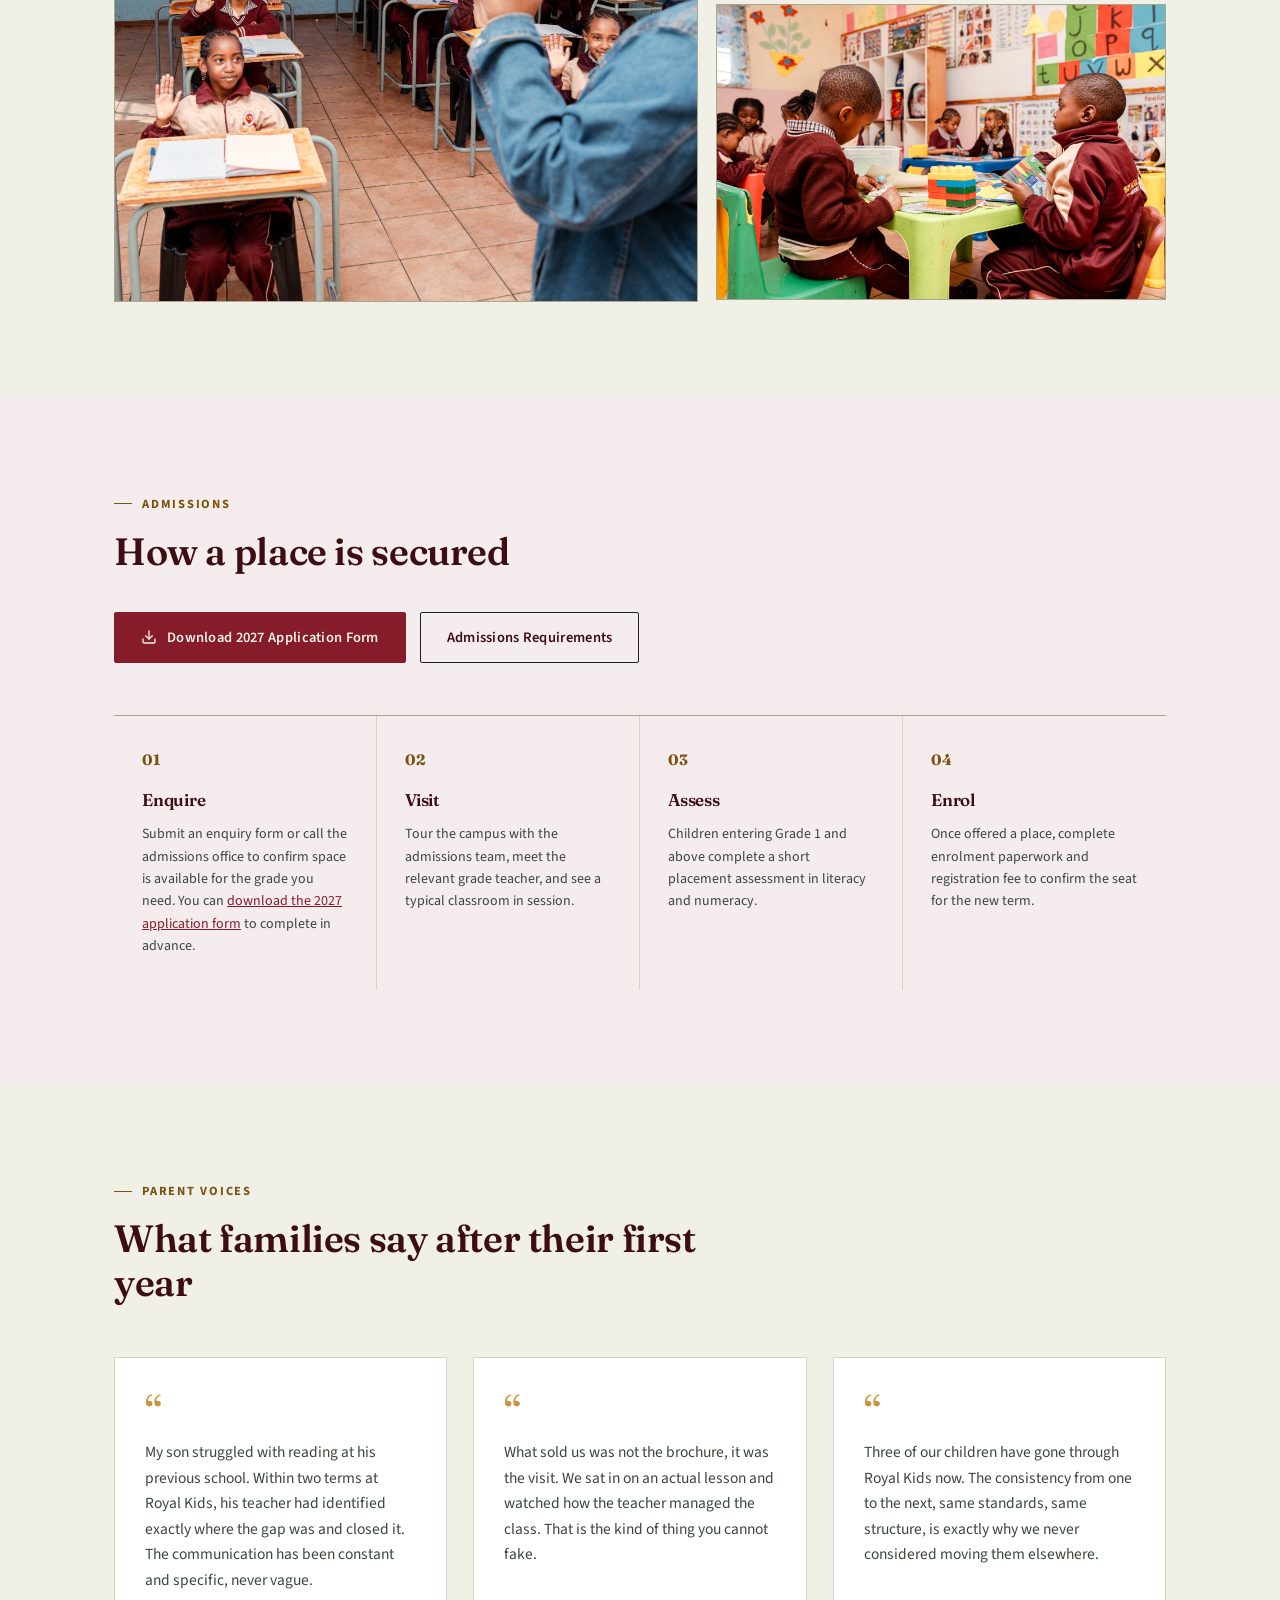
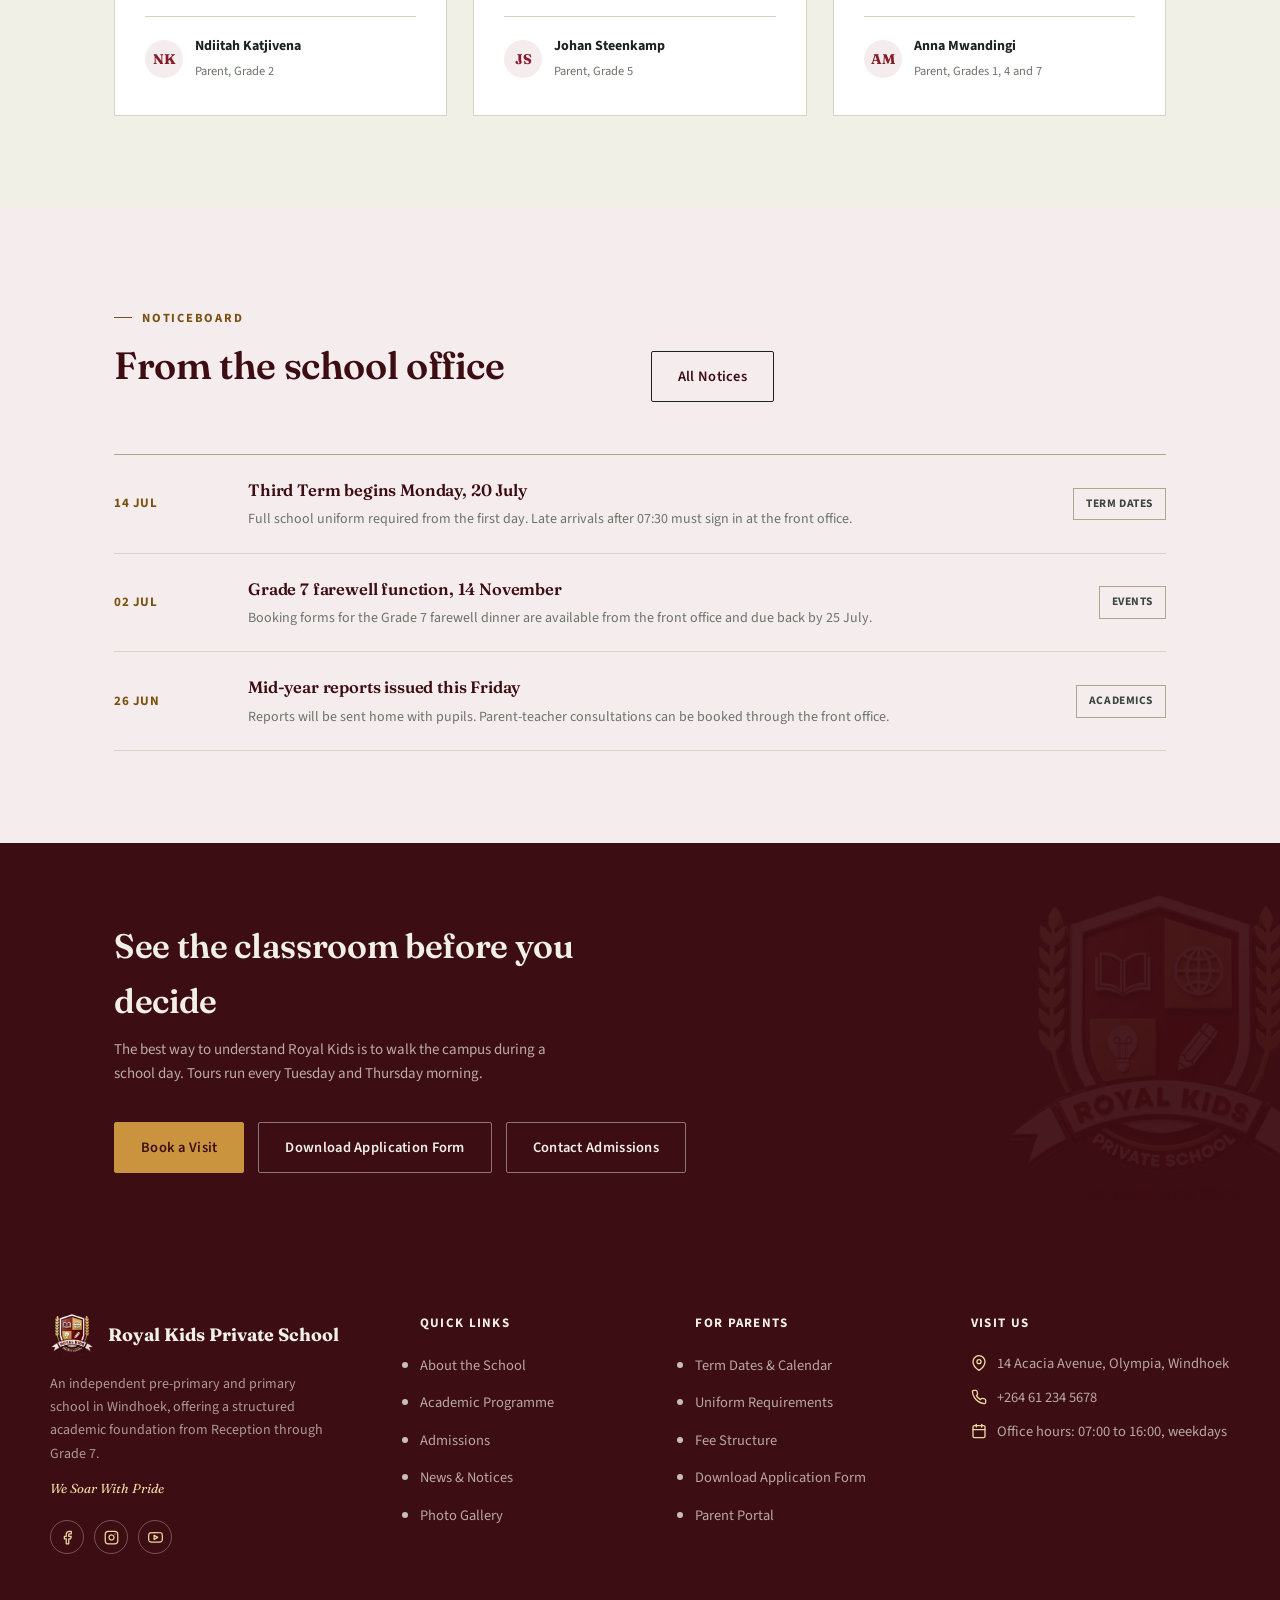
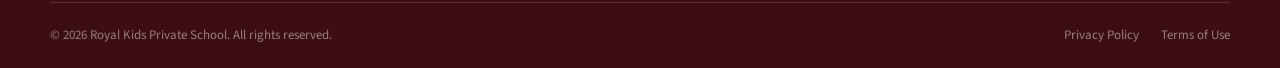
==== commit 43637d7c: "style(hero): make homepage hero copy panel transparent over photos Replaces the solid paper card beh" ====
--- a/index.html
+++ b/index.html
@@ -101,11 +101,11 @@
         <h1>A grounded education for <em>young minds in Windhoek</em></h1>
         <p class="lede">Royal Kids Private School pairs a structured academic programme with small class sizes and close attention to every child, so families can trust the foundation we are building together.</p>
         <div class="hero-actions">
-          <a href="pages/admissions.html" class="btn btn-primary">
+          <a href="pages/admissions.html" class="btn btn-on-dark">
             Begin Your Application
             <svg viewBox="0 0 24 24" stroke-width="2" stroke-linecap="round" stroke-linejoin="round"><line x1="5" y1="12" x2="19" y2="12"/><polyline points="12,5 19,12 12,19"/></svg>
           </a>
-          <a href="pages/about.html" class="btn btn-outline">Our Philosophy</a>
+          <a href="pages/about.html" class="btn btn-ghost-on-dark">Our Philosophy</a>
         </div>
         <div class="hero-meta">
           <div class="hero-meta-item">
--- a/css/home.css
+++ b/css/home.css
@@ -1,6 +1,7 @@
 /* ============================================================
    HOME — HERO
-   Full-bleed photo slideshow behind a solid copy panel.
+   Full-bleed photo slideshow with a flat maroon tint, copy sits
+   directly on the photo (no solid card) so the photos stay visible.
    ============================================================ */
 
 .hero {
@@ -9,6 +10,15 @@
   min-height: 580px;
   display: flex;
   align-items: center;
+}
+
+.hero::after {
+  content: '';
+  position: absolute;
+  inset: 0;
+  background: rgba(61, 13, 20, 0.6);
+  z-index: 1;
+  pointer-events: none;
 }
 
 .hero-slideshow {
@@ -56,7 +66,7 @@
 
 .hero .container {
   position: relative;
-  z-index: 1;
+  z-index: 2;
   display: grid;
   grid-template-columns: 1fr 0.92fr;
   gap: 56px;
@@ -71,28 +81,30 @@
 }
 
 .hero-copy {
-  background: var(--paper);
-  padding: 44px 48px;
-  border: 1px solid var(--line);
-}
-
-.hero-copy .eyebrow { margin-bottom: 22px; }
+  background: transparent;
+  padding: 44px 0;
+}
+
+.hero-copy .eyebrow { color: var(--brass-200); margin-bottom: 22px; }
+.hero-copy .eyebrow::before { background: var(--brass-200); }
 
 .hero-copy h1 {
+  color: var(--paper);
   font-size: clamp(36px, 4.6vw, 58px);
   line-height: 1.06;
   margin-bottom: 22px;
+  text-shadow: 0 2px 10px rgba(27, 12, 8, 0.35);
 }
 
 .hero-copy h1 em {
   font-style: italic;
-  color: var(--brass-700);
+  color: var(--brass-200);
 }
 
 .hero-copy p.lede {
   font-size: 18px;
   line-height: 1.65;
-  color: var(--ink-700);
+  color: rgba(241, 240, 231, 0.88);
   max-width: 480px;
   margin-bottom: 34px;
 }
@@ -109,21 +121,21 @@
   gap: 30px;
   flex-wrap: wrap;
   padding-top: 26px;
-  border-top: 1px solid var(--line);
+  border-top: 1px solid rgba(241, 240, 231, 0.25);
 }
 
 .hero-meta-item strong {
   display: block;
   font-family: var(--font-display);
   font-size: 24px;
-  color: var(--forest-900);
+  color: var(--paper);
 }
 
 .hero-meta-item span {
   font-size: 12.5px;
   letter-spacing: 0.06em;
   text-transform: uppercase;
-  color: var(--ink-500);
+  color: rgba(241, 240, 231, 0.62);
 }
 
 /* ============================================================
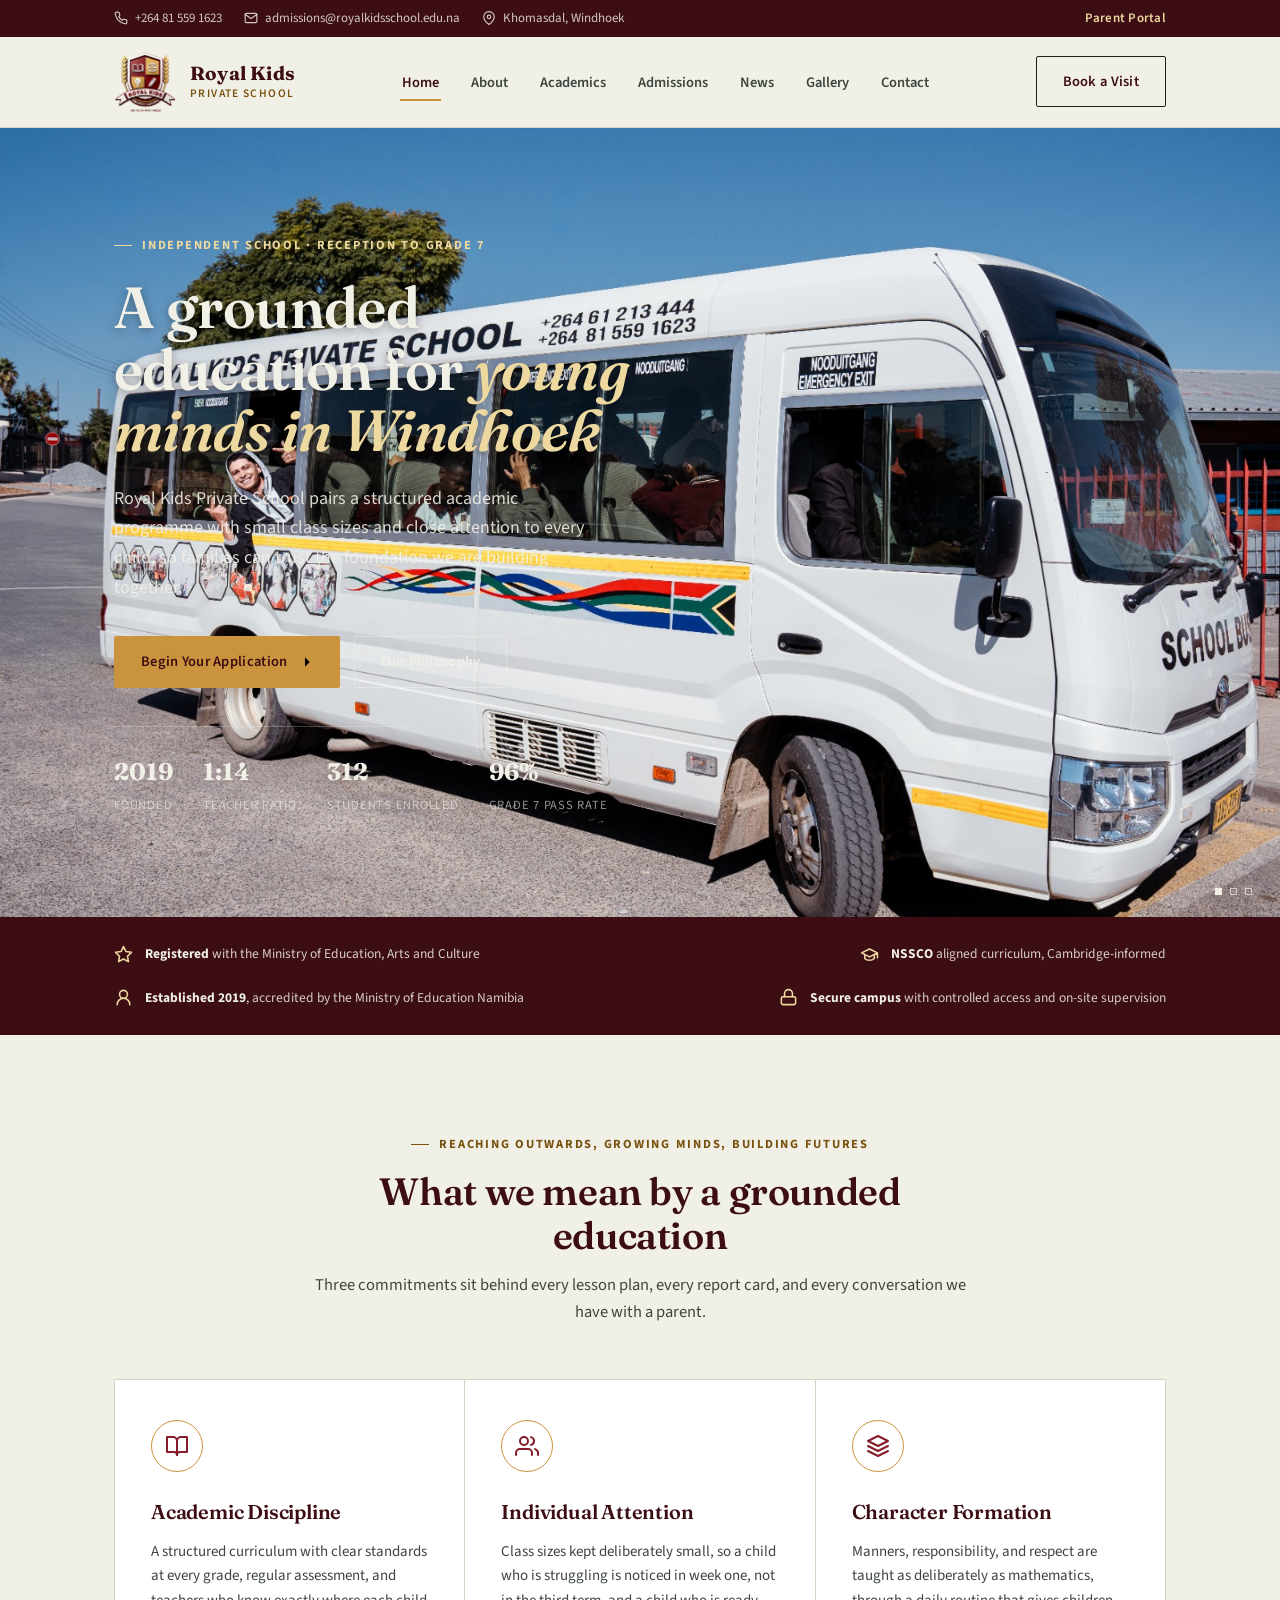
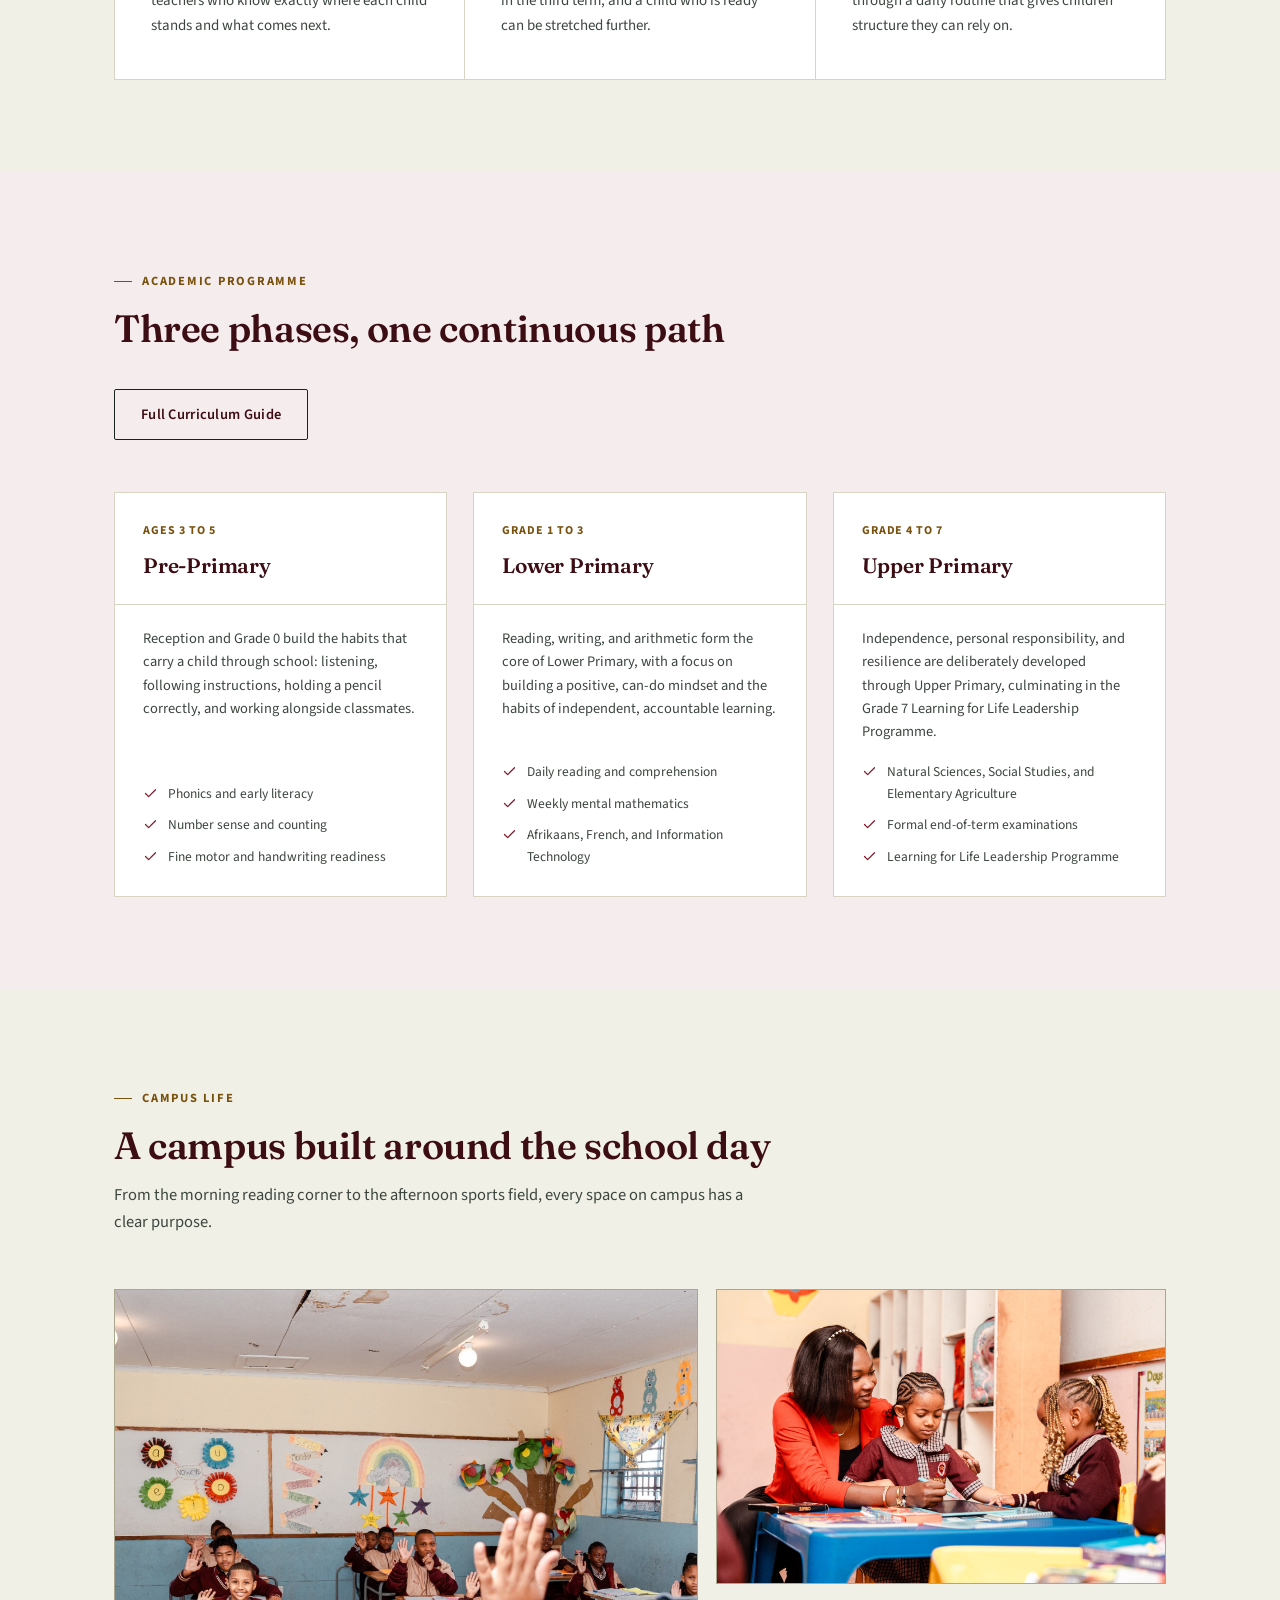
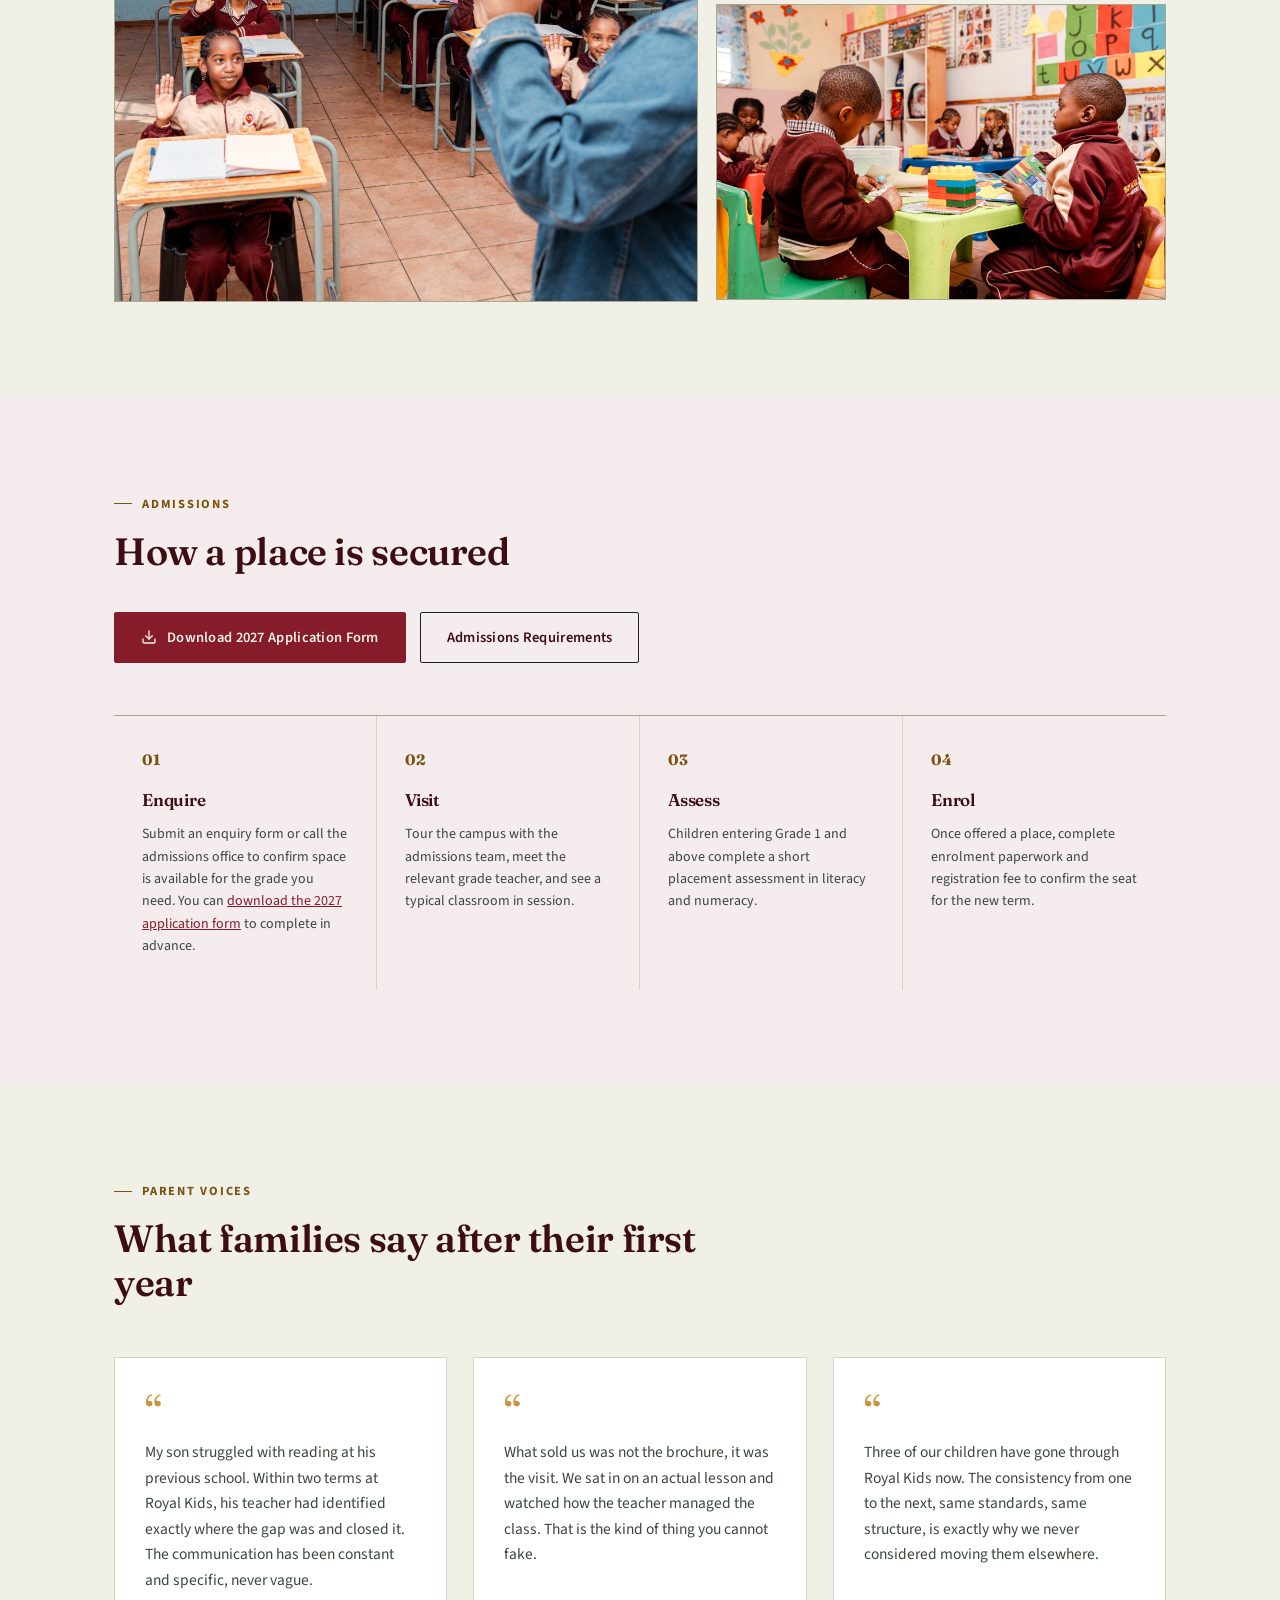
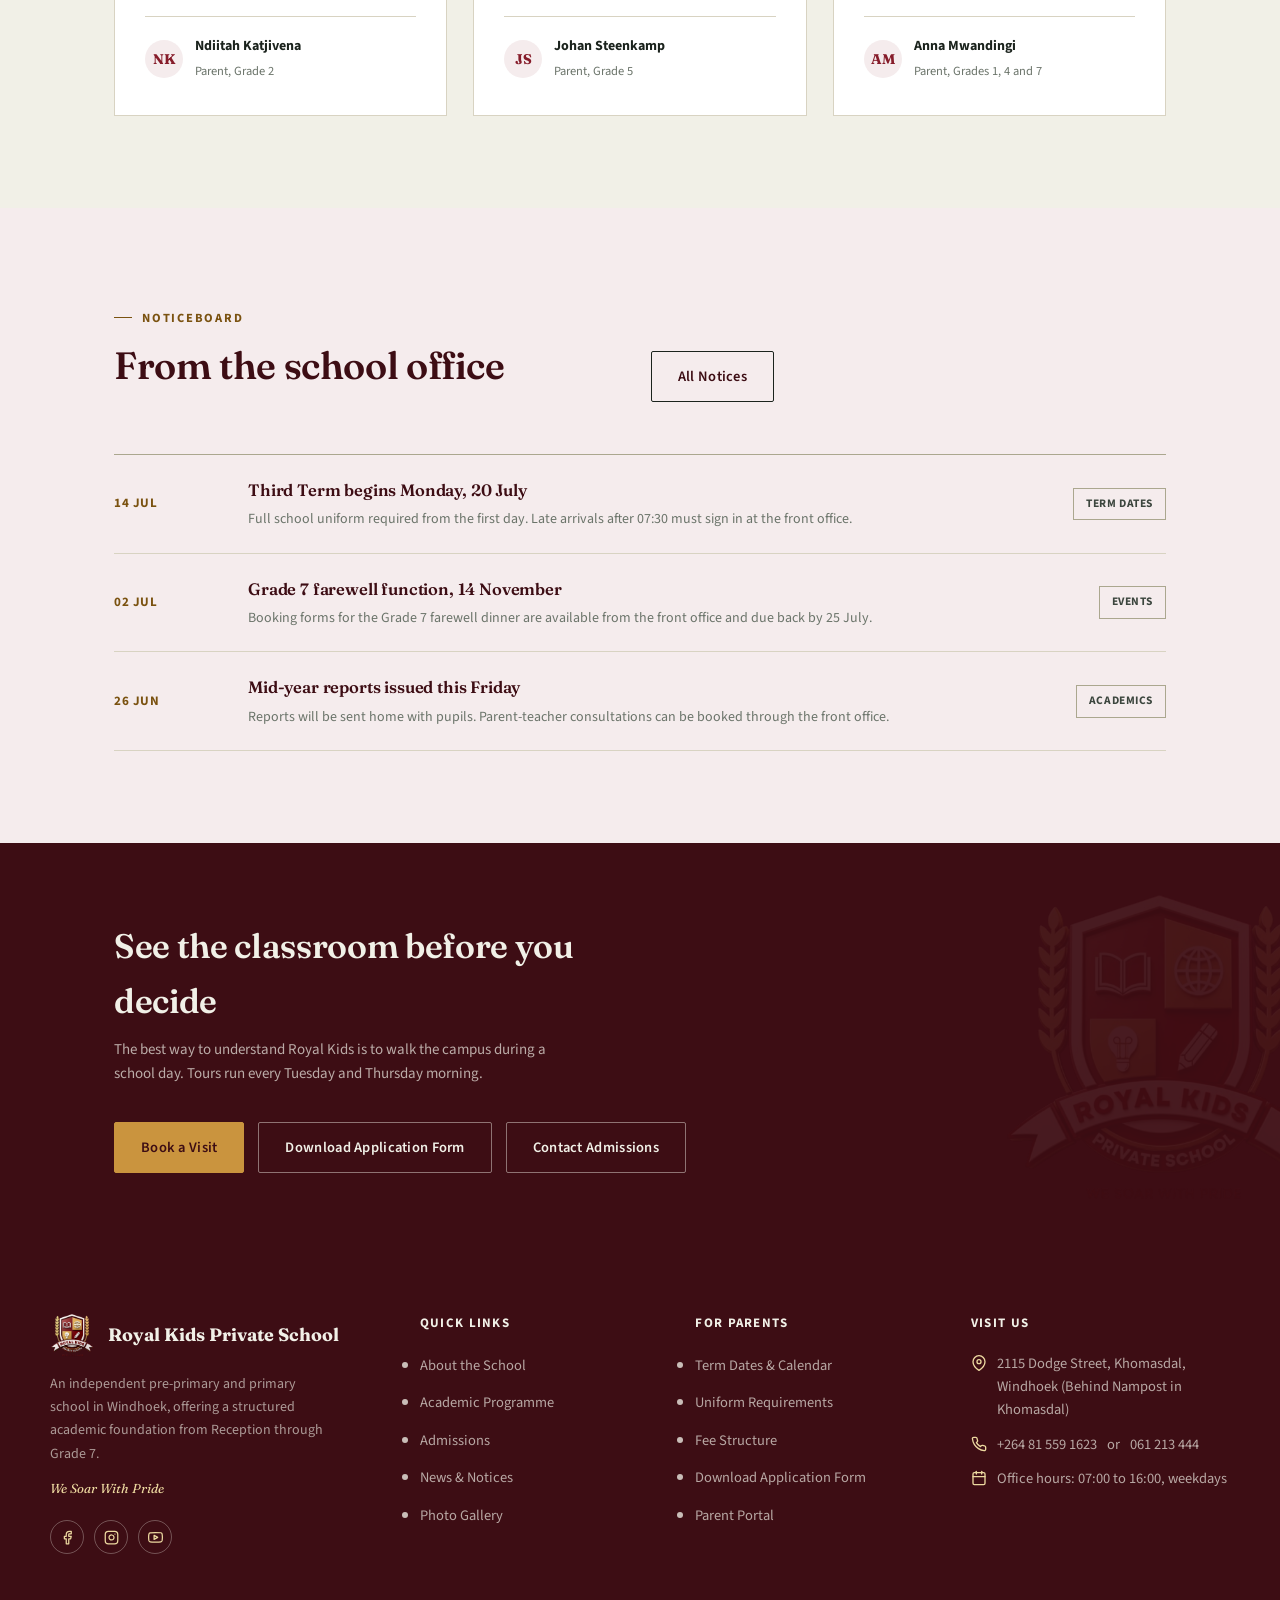
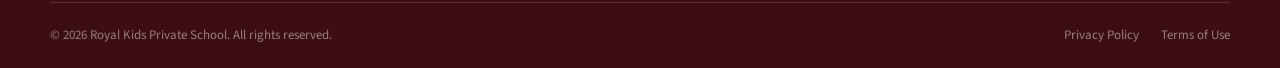
==== commit 42d58f42: "fix(content): apply school-provided factual corrections site-wide Remove campus size, two admission " ====
--- a/index.html
+++ b/index.html
@@ -18,9 +18,9 @@
 <div class="topbar">
   <div class="container">
     <div class="topbar-contact">
-      <a href="tel:+264612345678">
+      <a href="tel:+264815591623">
         <svg class="icon" viewBox="0 0 24 24" stroke-width="2" stroke-linecap="round" stroke-linejoin="round"><path d="M22 16.92v3a2 2 0 0 1-2.18 2 19.79 19.79 0 0 1-8.63-3.07 19.5 19.5 0 0 1-6-6 19.79 19.79 0 0 1-3.07-8.67A2 2 0 0 1 4.11 2h3a2 2 0 0 1 2 1.72c.127.96.361 1.903.7 2.81a2 2 0 0 1-.45 2.11L8.09 9.91a16 16 0 0 0 6 6l1.27-1.27a2 2 0 0 1 2.11-.45c.907.339 1.85.573 2.81.7A2 2 0 0 1 22 16.92z"/></svg>
-        +264 61 234 5678
+        +264 81 559 1623
       </a>
       <a href="mailto:admissions@royalkidsschool.edu.na">
         <svg class="icon" viewBox="0 0 24 24" stroke-width="2" stroke-linecap="round" stroke-linejoin="round"><path d="M4 4h16c1.1 0 2 .9 2 2v12c0 1.1-.9 2-2 2H4c-1.1 0-2-.9-2-2V6c0-1.1.9-2 2-2z"/><polyline points="22,6 12,13 2,6"/></svg>
@@ -28,7 +28,7 @@
       </a>
       <span>
         <svg class="icon" viewBox="0 0 24 24" stroke-width="2" stroke-linecap="round" stroke-linejoin="round"><path d="M21 10c0 7-9 13-9 13s-9-6-9-13a9 9 0 1 1 18 0z"/><circle cx="12" cy="10" r="3"/></svg>
-        Olympia, Windhoek
+        Khomasdal, Windhoek
       </span>
     </div>
     <div class="topbar-portal">
@@ -456,11 +456,11 @@
       <ul class="footer-contact">
         <li>
           <svg class="icon" viewBox="0 0 24 24" stroke-width="2" stroke-linecap="round" stroke-linejoin="round"><path d="M21 10c0 7-9 13-9 13s-9-6-9-13a9 9 0 1118 0z"/><circle cx="12" cy="10" r="3"/></svg>
-          14 Acacia Avenue, Olympia, Windhoek
+          2115 Dodge Street, Khomasdal, Windhoek (Behind Nampost in Khomasdal)
         </li>
         <li>
           <svg class="icon" viewBox="0 0 24 24" stroke-width="2" stroke-linecap="round" stroke-linejoin="round"><path d="M22 16.92v3a2 2 0 01-2.18 2 19.79 19.79 0 01-8.63-3.07 19.5 19.5 0 01-6-6 19.79 19.79 0 01-3.07-8.67A2 2 0 014.11 2h3a2 2 0 012 1.72c.127.96.361 1.903.7 2.81a2 2 0 01-.45 2.11L8.09 9.91a16 16 0 006 6l1.27-1.27a2 2 0 012.11-.45c.907.339 1.85.573 2.81.7A2 2 0 0122 16.92z"/></svg>
-          +264 61 234 5678
+          <a href="tel:+264815591623">+264 81 559 1623</a> or <a href="tel:+264612134444">061 213 444</a>
         </li>
         <li>
           <svg class="icon" viewBox="0 0 24 24" stroke-width="2" stroke-linecap="round" stroke-linejoin="round"><rect x="3" y="4" width="18" height="18" rx="2"/><line x1="16" y1="2" x2="16" y2="6"/><line x1="8" y1="2" x2="8" y2="6"/><line x1="3" y1="10" x2="21" y2="10"/></svg>
--- a/css/home.css
+++ b/css/home.css
@@ -1,7 +1,7 @@
 /* ============================================================
    HOME — HERO
-   Full-bleed photo slideshow with a flat maroon tint, copy sits
-   directly on the photo (no solid card) so the photos stay visible.
+   Full-bleed photo slideshow, photos shown as-is (no color tint).
+   Copy sits directly on the photo (no solid card).
    ============================================================ */
 
 .hero {
@@ -10,15 +10,6 @@
   min-height: 580px;
   display: flex;
   align-items: center;
-}
-
-.hero::after {
-  content: '';
-  position: absolute;
-  inset: 0;
-  background: rgba(61, 13, 20, 0.6);
-  z-index: 1;
-  pointer-events: none;
 }
 
 .hero-slideshow {
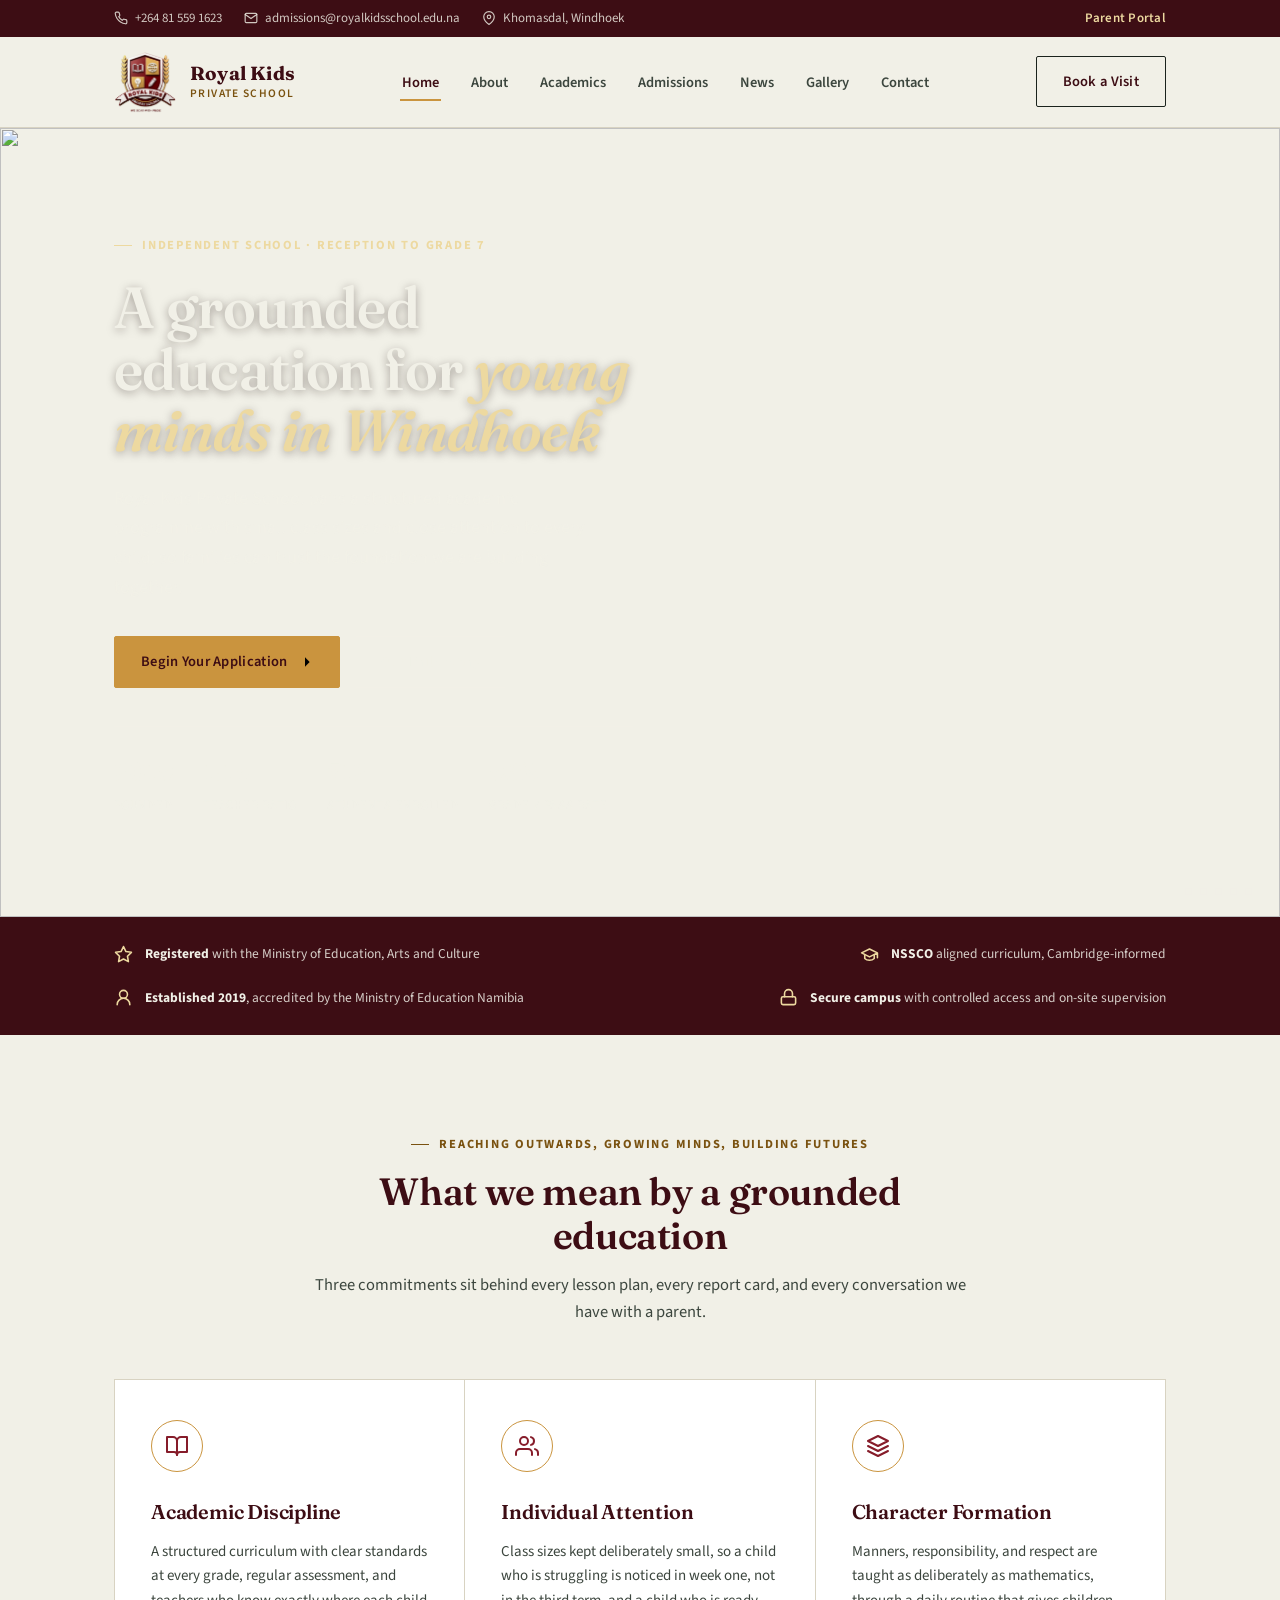
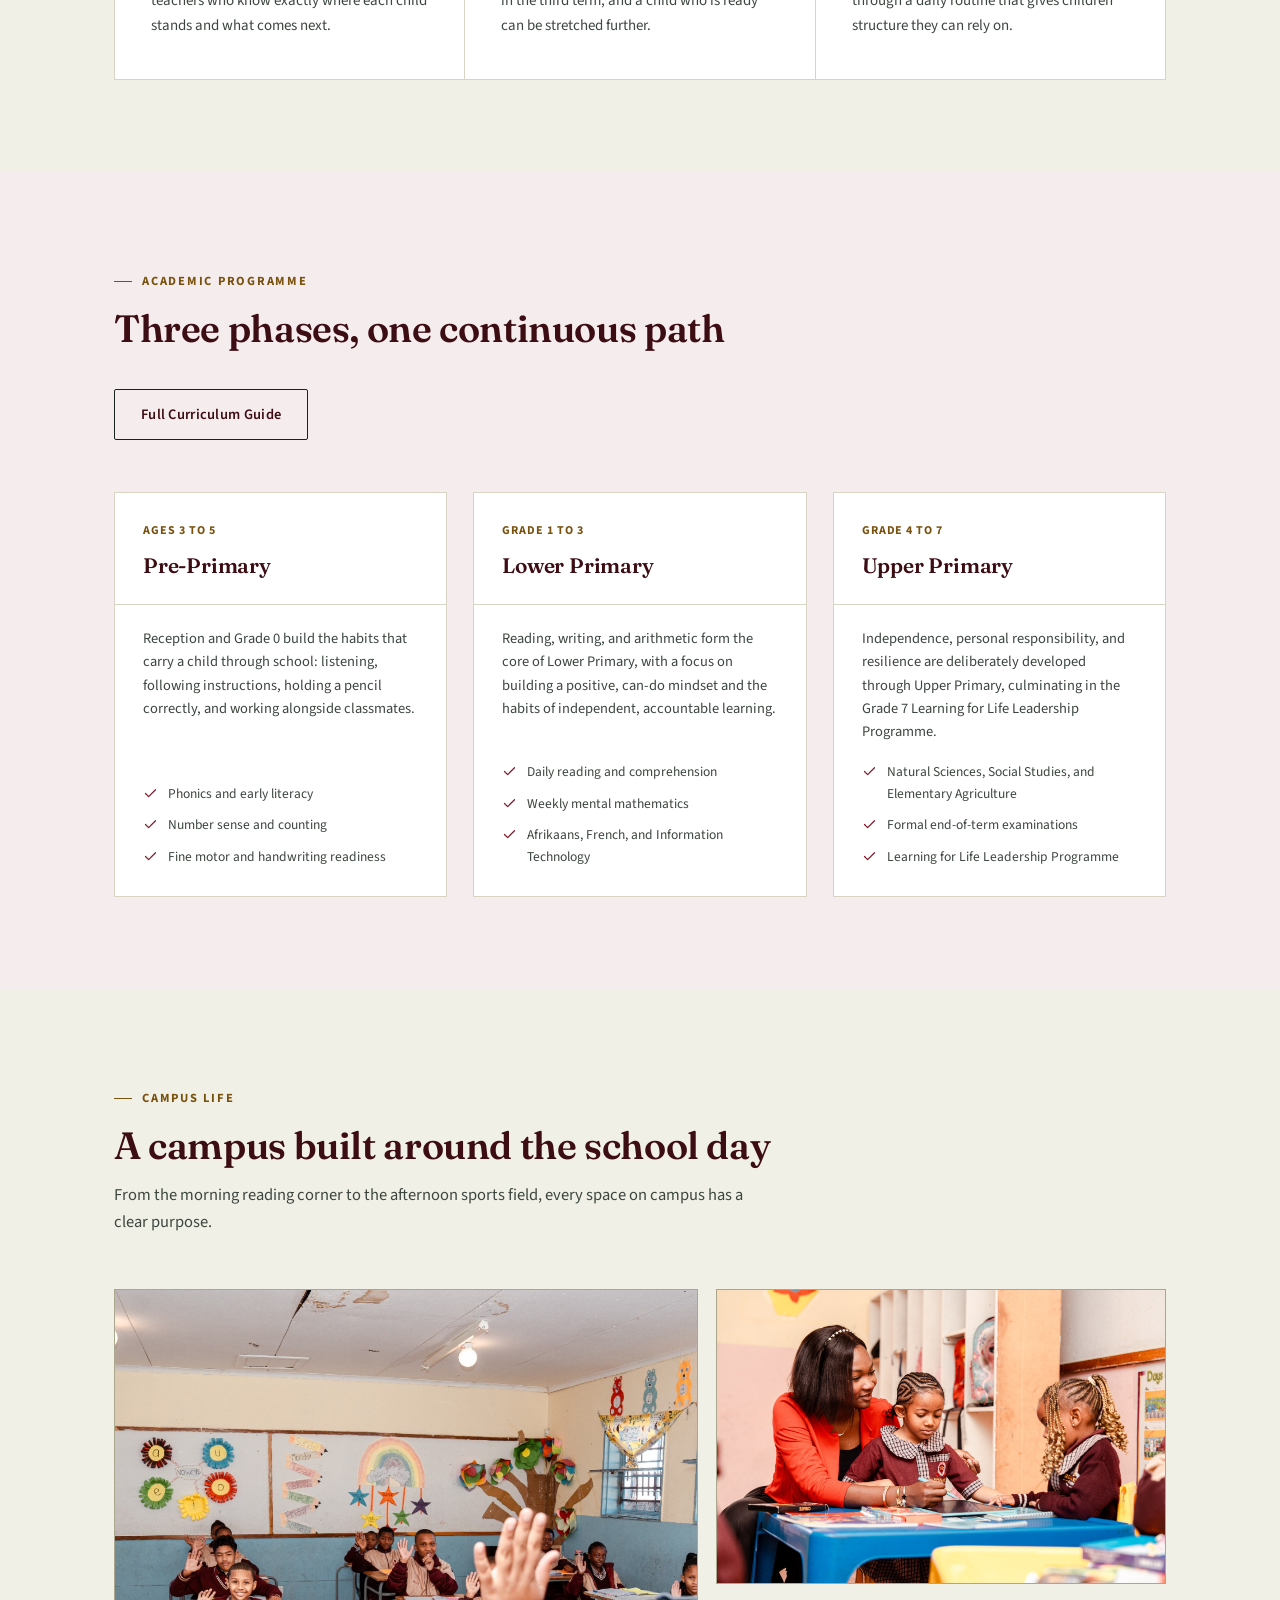
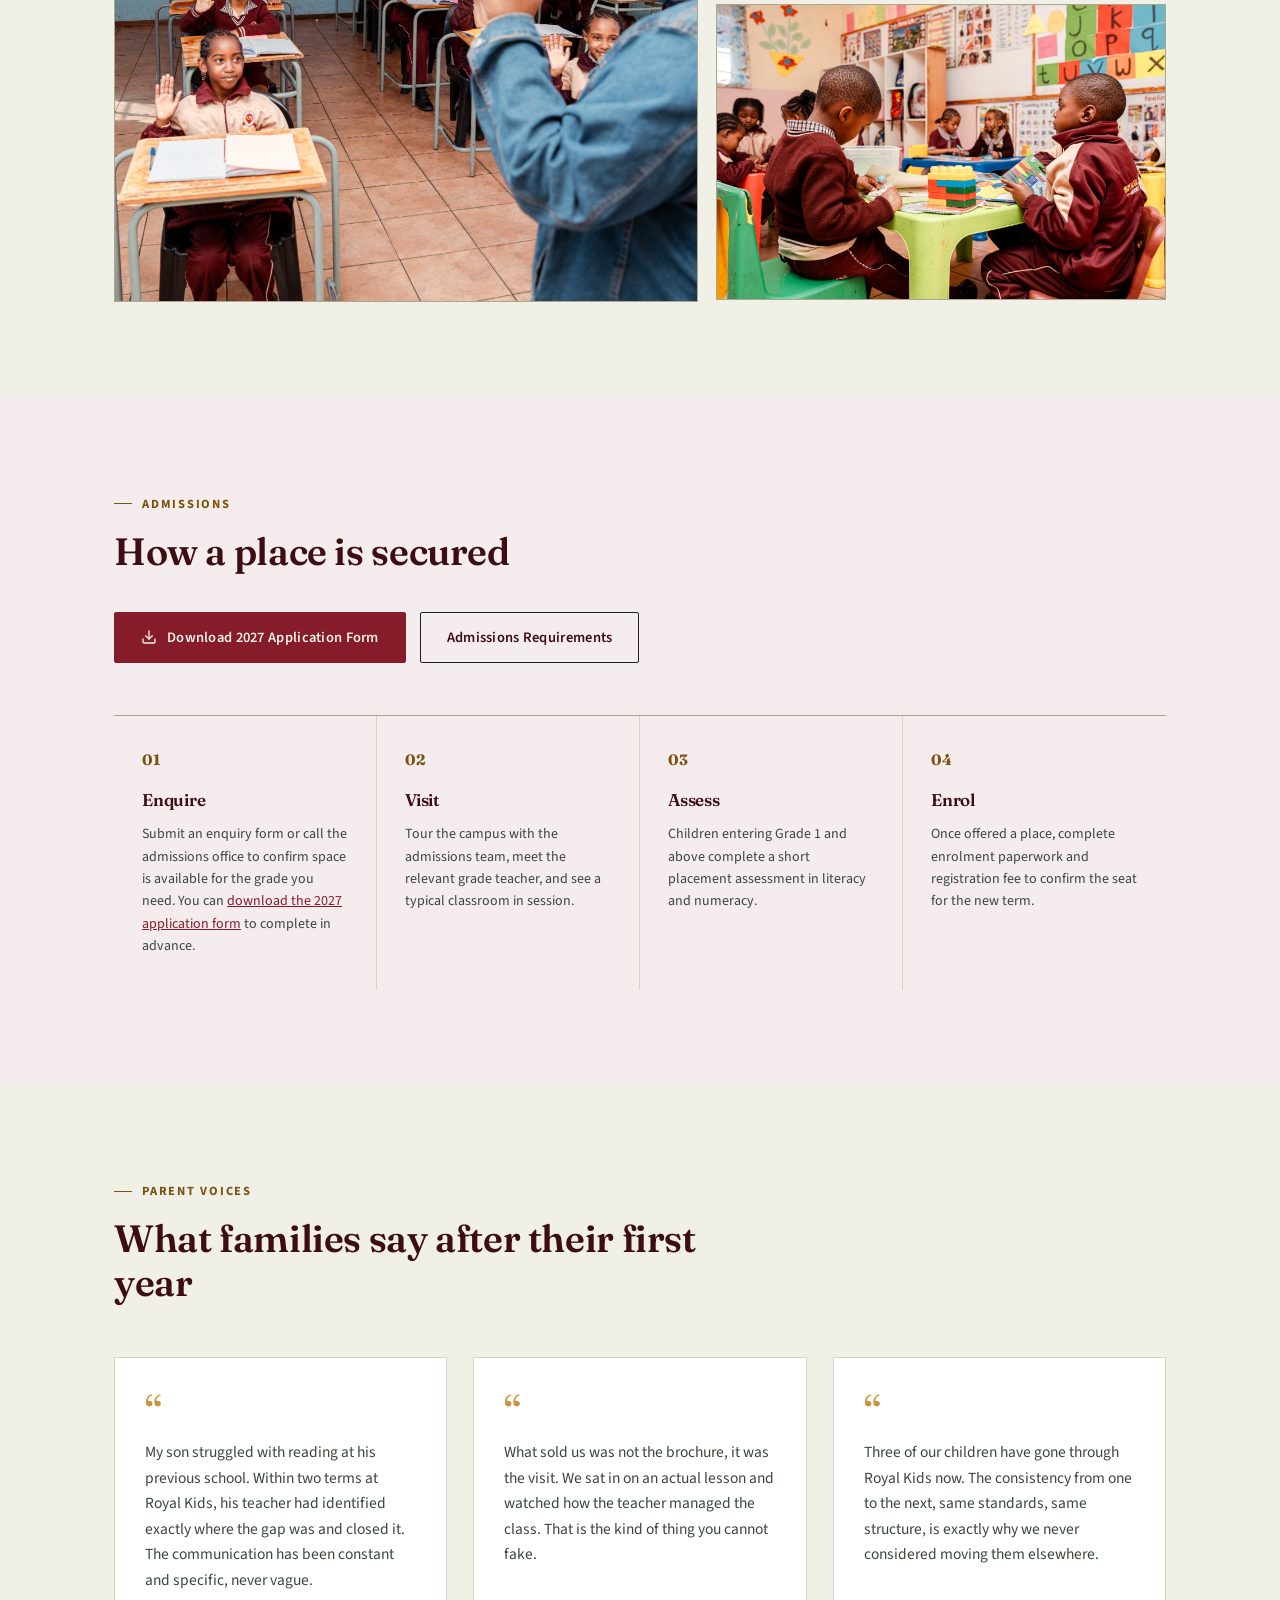
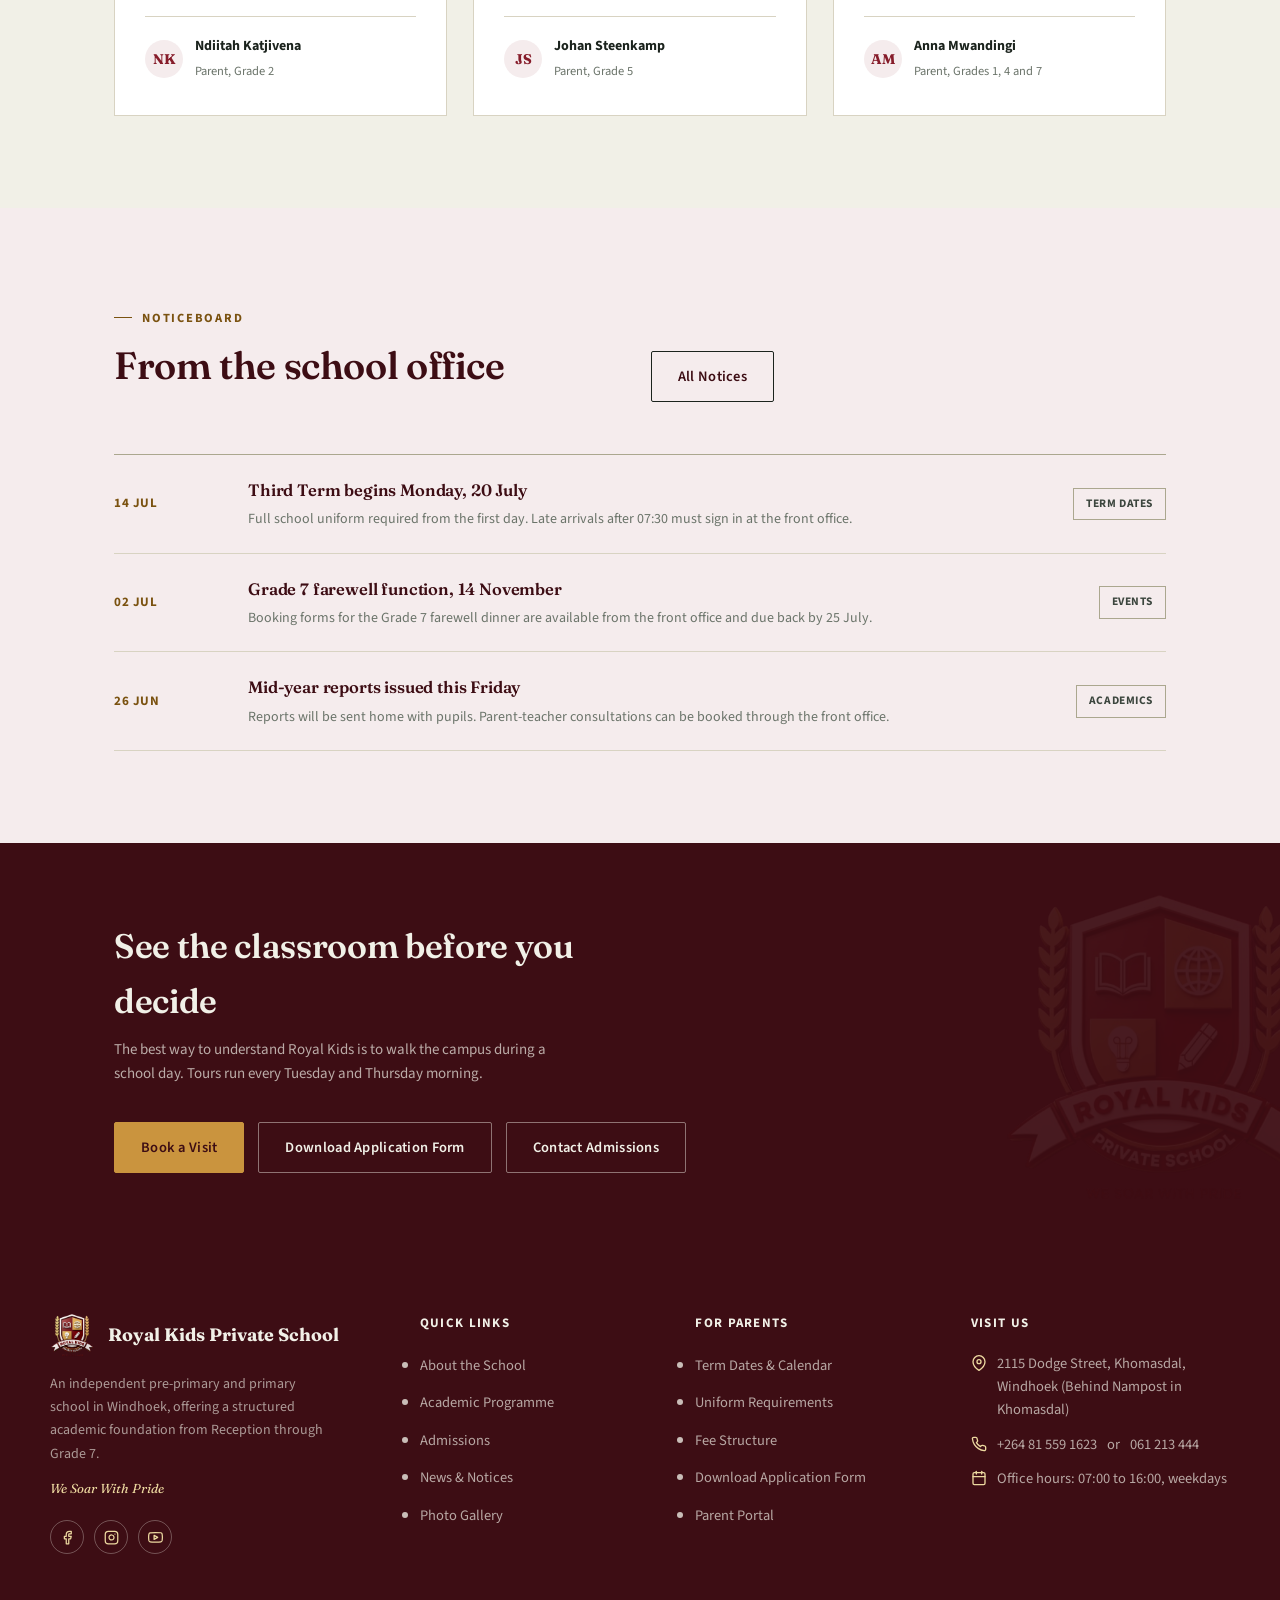
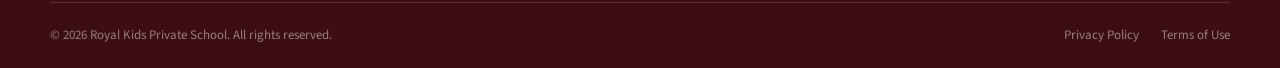
==== commit a774120b: "feat(hero): add staff photos as first two homepage hero slides" ====
--- a/index.html
+++ b/index.html
@@ -86,6 +86,12 @@
   <section class="hero">
     <div class="hero-slideshow" aria-hidden="true">
       <div class="hero-slide is-active">
+        <img src="images/staff1.jpeg" alt="">
+      </div>
+      <div class="hero-slide">
+        <img src="images/staff2.jpeg" alt="">
+      </div>
+      <div class="hero-slide">
         <img src="images/photos/photo-hero-school-grounds.jpg" alt="">
       </div>
       <div class="hero-slide">
@@ -129,6 +135,8 @@
     </div>
     <div class="hero-indicators" aria-hidden="true">
       <button class="hero-indicator is-active"></button>
+      <button class="hero-indicator"></button>
+      <button class="hero-indicator"></button>
       <button class="hero-indicator"></button>
       <button class="hero-indicator"></button>
     </div>
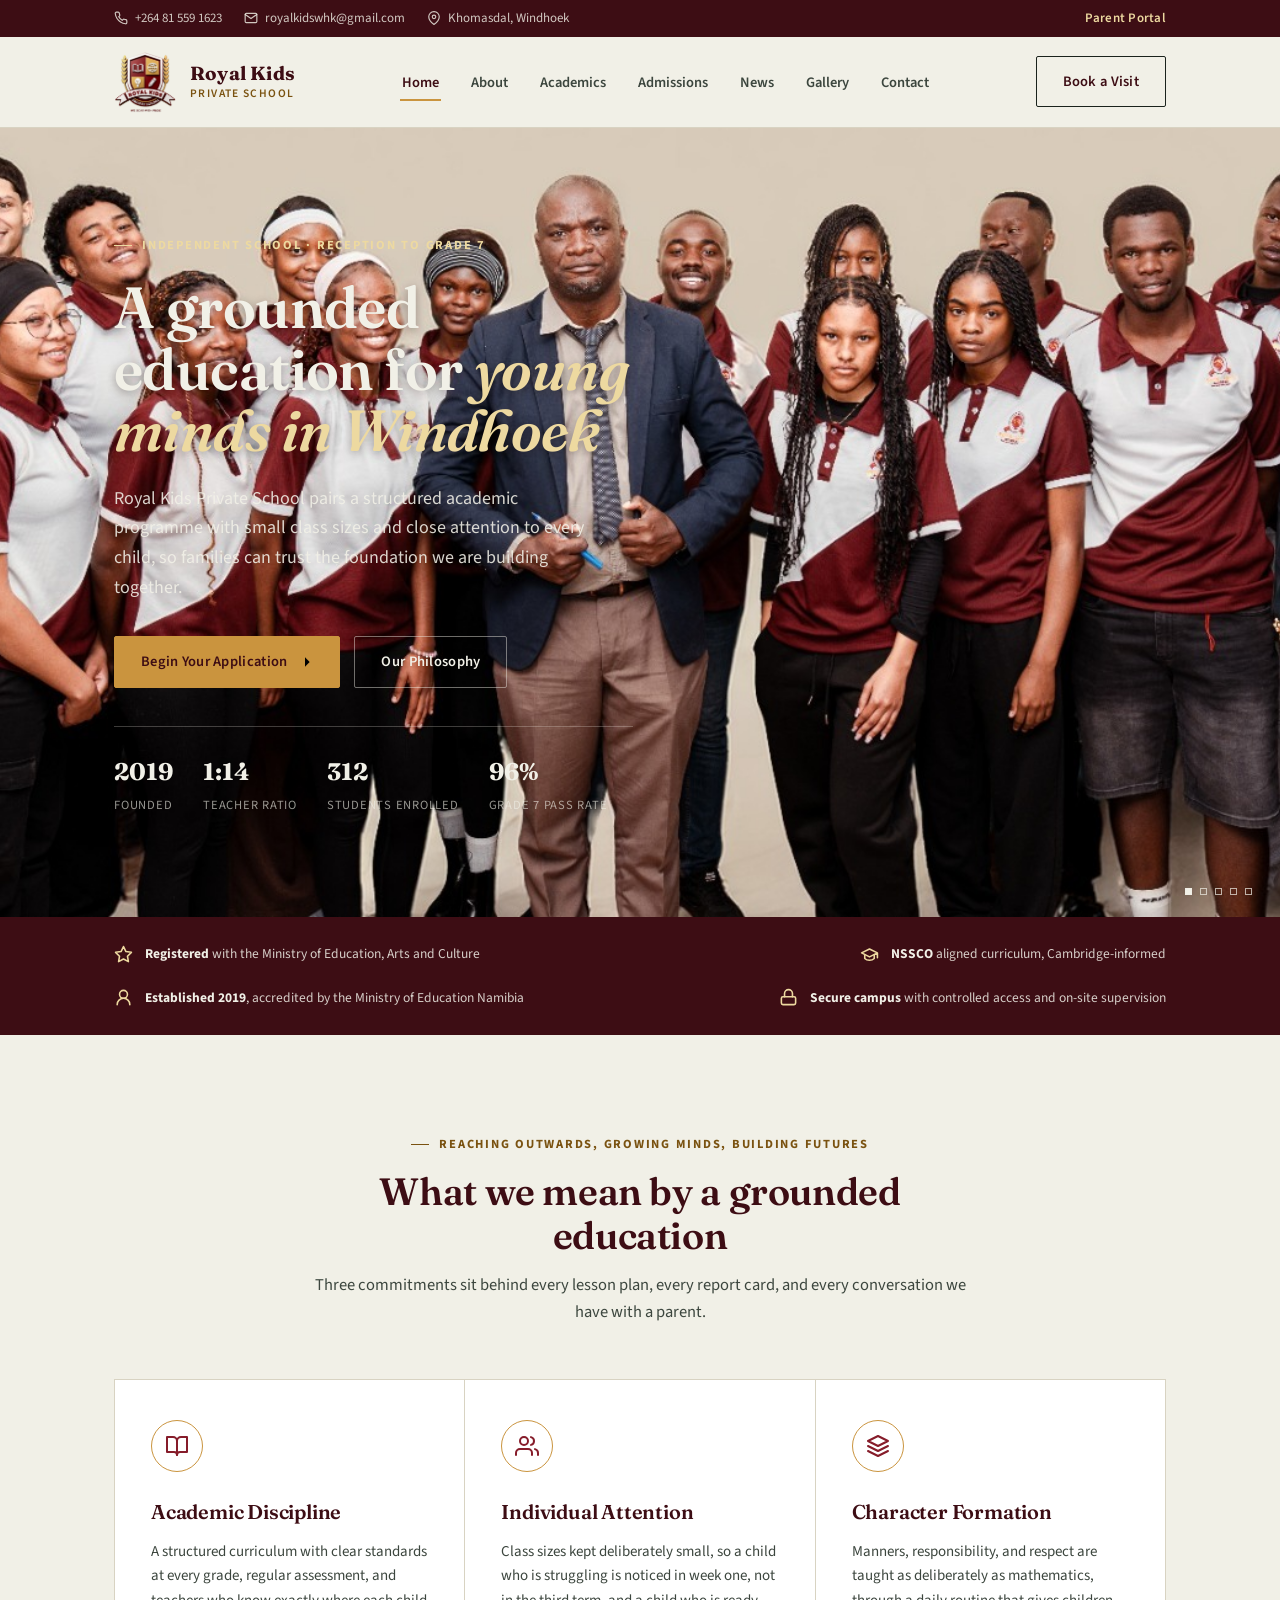
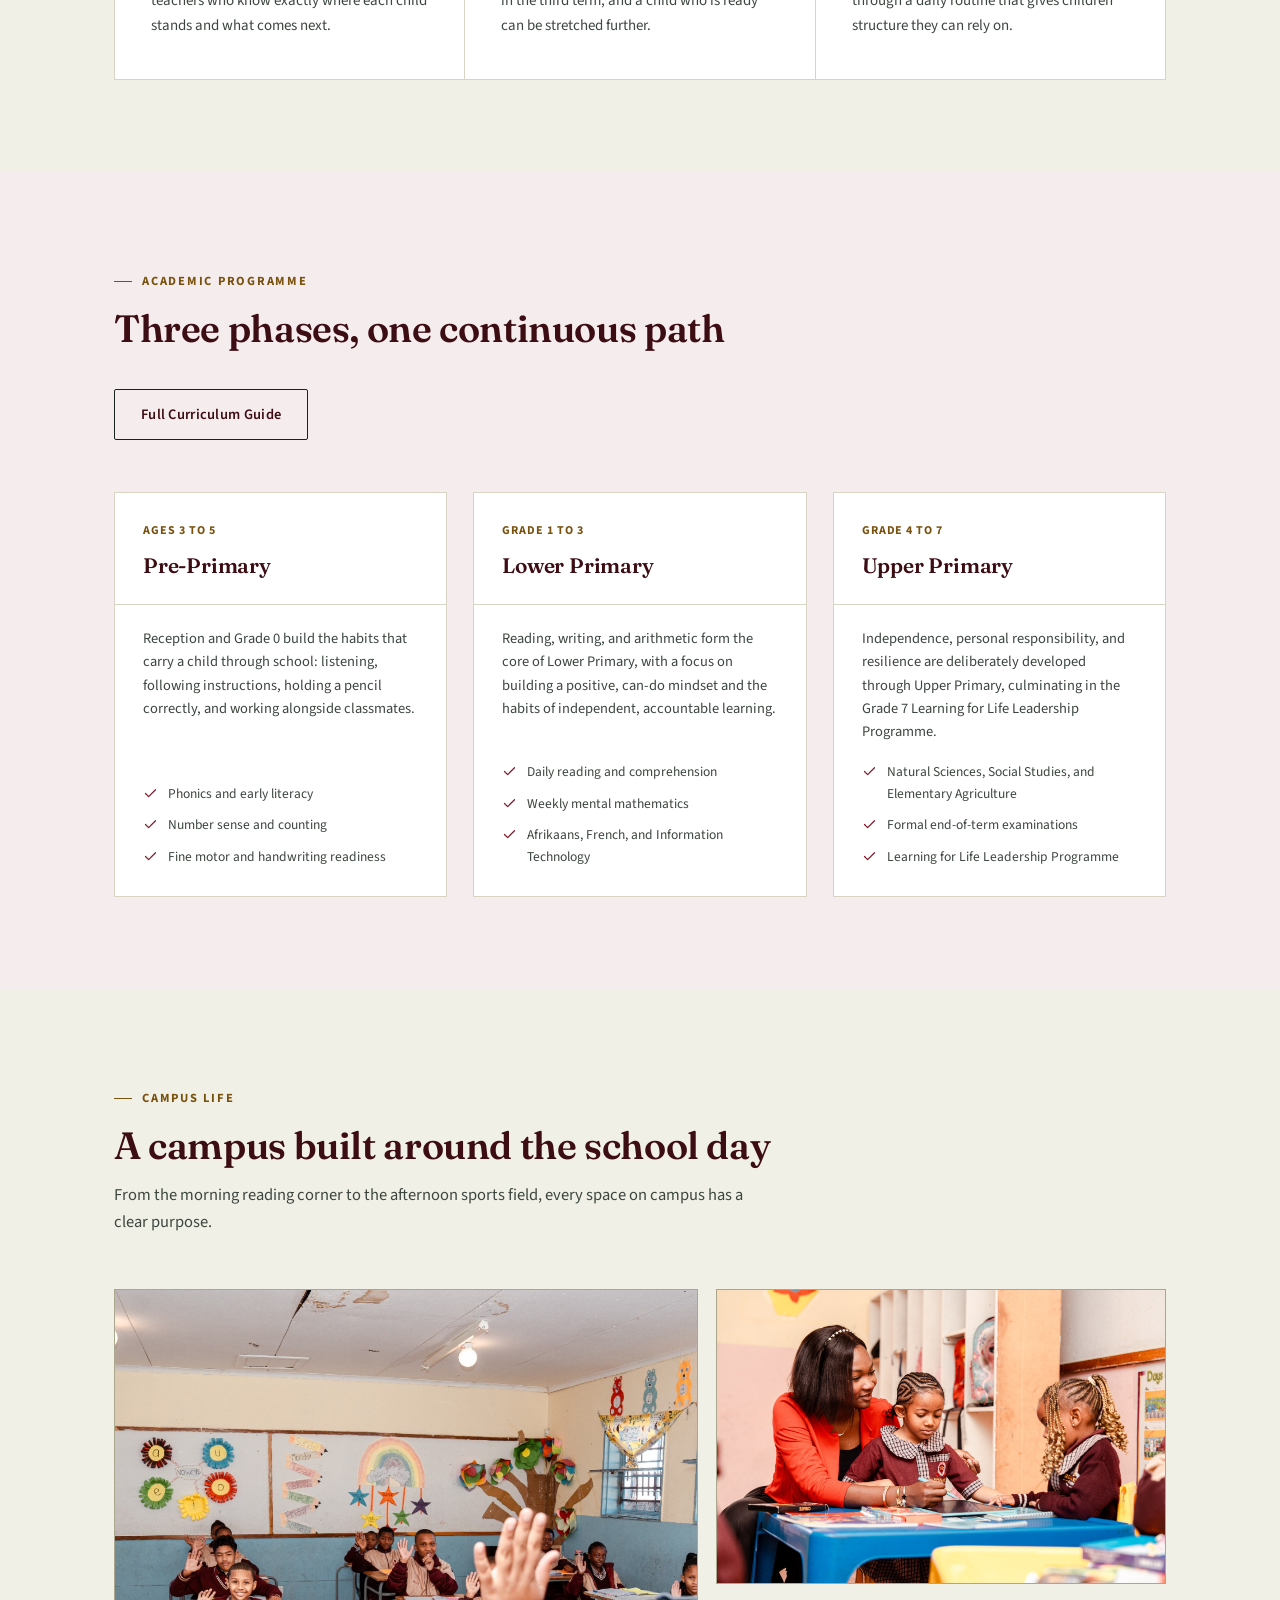
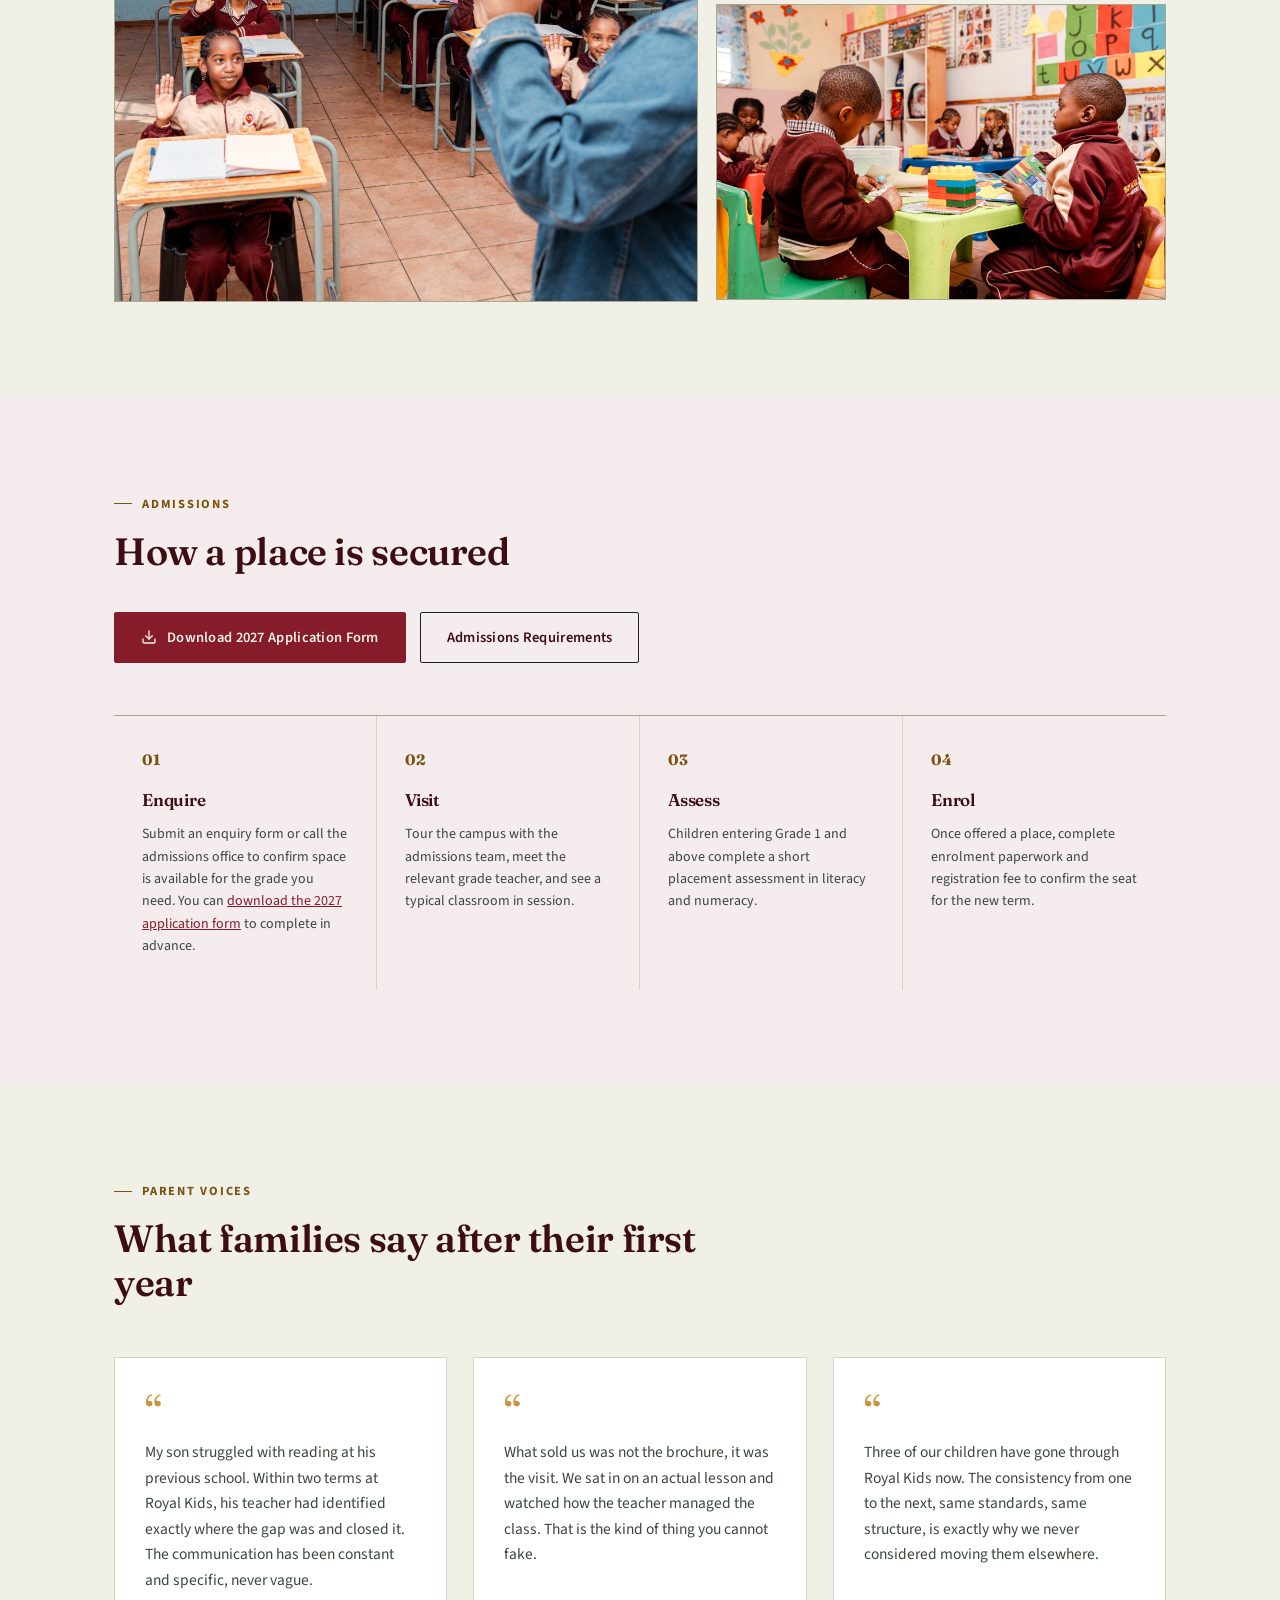
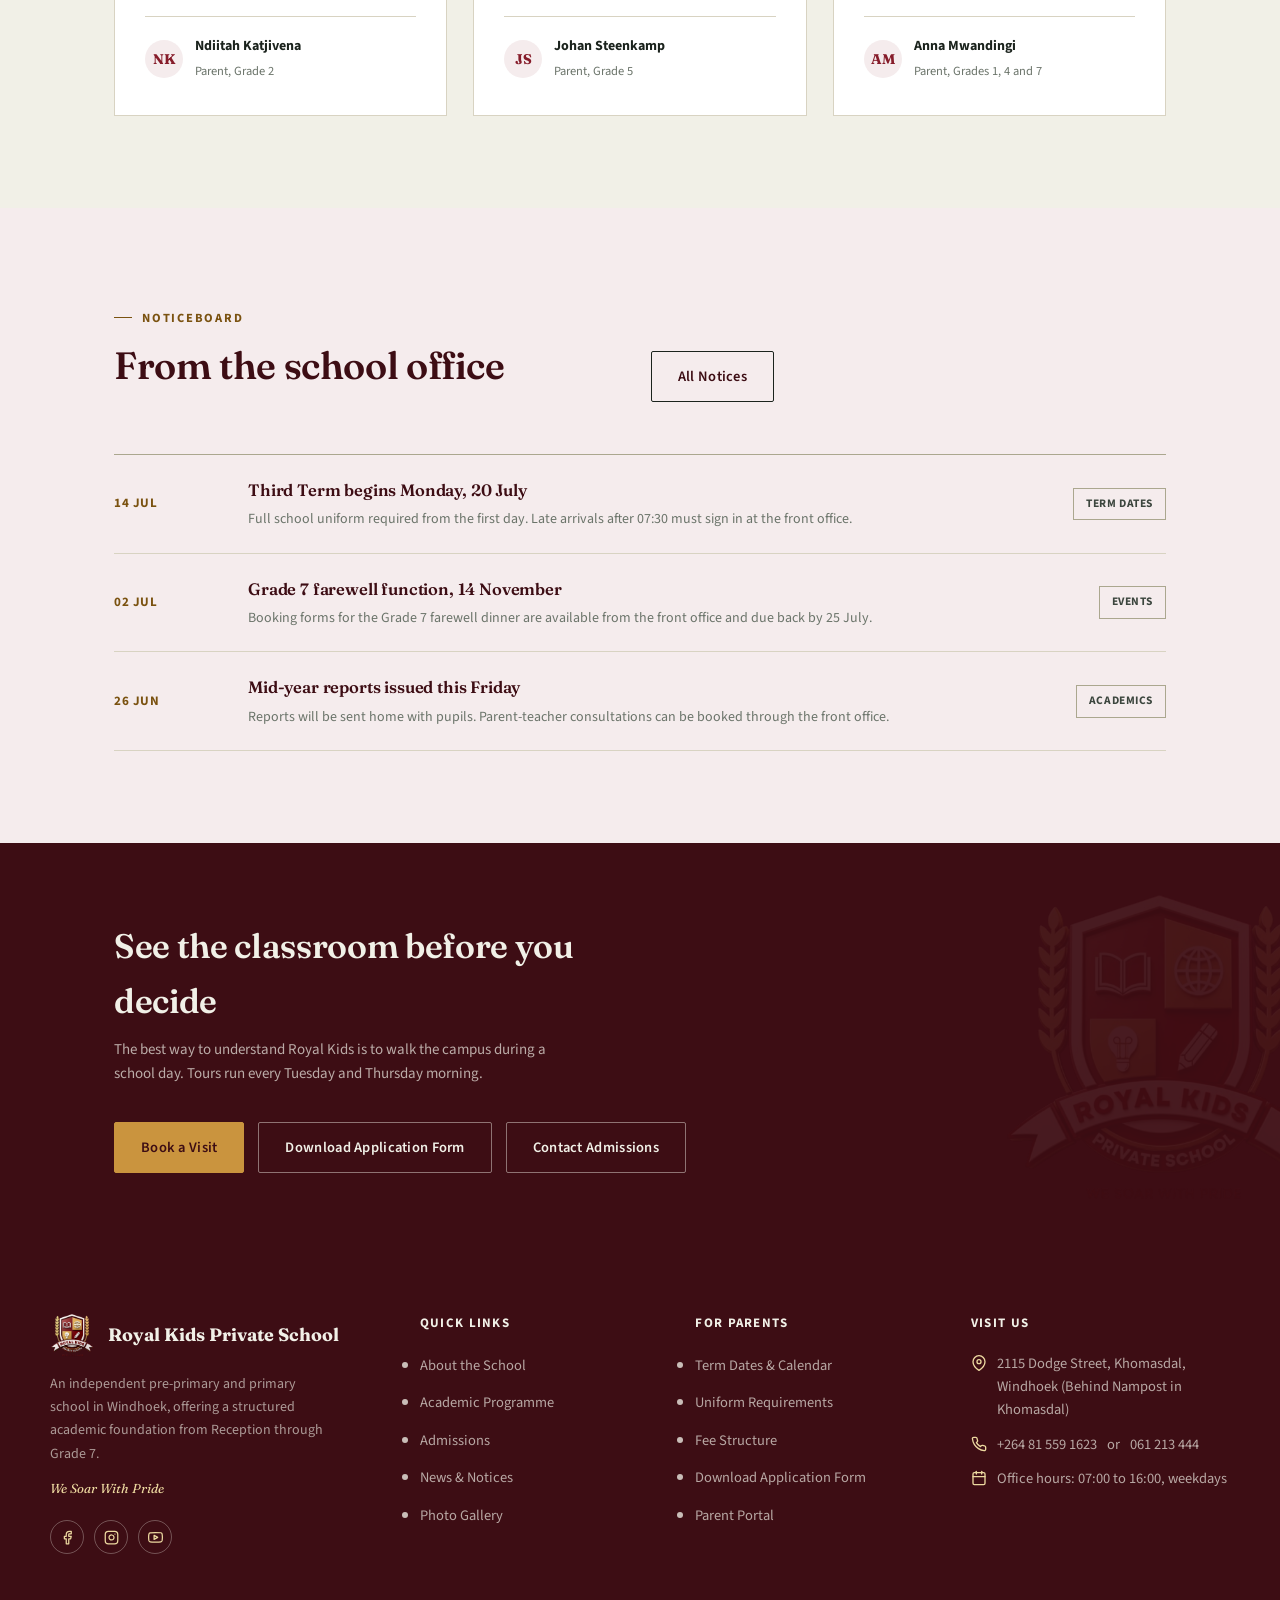
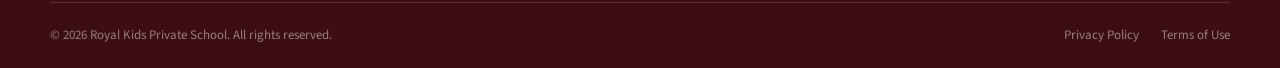
==== commit a852b092: "fix(content): use real school email royalkidswhk@gmail.com site-wide" ====
--- a/index.html
+++ b/index.html
@@ -22,9 +22,9 @@
         <svg class="icon" viewBox="0 0 24 24" stroke-width="2" stroke-linecap="round" stroke-linejoin="round"><path d="M22 16.92v3a2 2 0 0 1-2.18 2 19.79 19.79 0 0 1-8.63-3.07 19.5 19.5 0 0 1-6-6 19.79 19.79 0 0 1-3.07-8.67A2 2 0 0 1 4.11 2h3a2 2 0 0 1 2 1.72c.127.96.361 1.903.7 2.81a2 2 0 0 1-.45 2.11L8.09 9.91a16 16 0 0 0 6 6l1.27-1.27a2 2 0 0 1 2.11-.45c.907.339 1.85.573 2.81.7A2 2 0 0 1 22 16.92z"/></svg>
         +264 81 559 1623
       </a>
-      <a href="mailto:admissions@royalkidsschool.edu.na">
+      <a href="mailto:royalkidswhk@gmail.com">
         <svg class="icon" viewBox="0 0 24 24" stroke-width="2" stroke-linecap="round" stroke-linejoin="round"><path d="M4 4h16c1.1 0 2 .9 2 2v12c0 1.1-.9 2-2 2H4c-1.1 0-2-.9-2-2V6c0-1.1.9-2 2-2z"/><polyline points="22,6 12,13 2,6"/></svg>
-        admissions@royalkidsschool.edu.na
+        royalkidswhk@gmail.com
       </a>
       <span>
         <svg class="icon" viewBox="0 0 24 24" stroke-width="2" stroke-linecap="round" stroke-linejoin="round"><path d="M21 10c0 7-9 13-9 13s-9-6-9-13a9 9 0 1 1 18 0z"/><circle cx="12" cy="10" r="3"/></svg>
